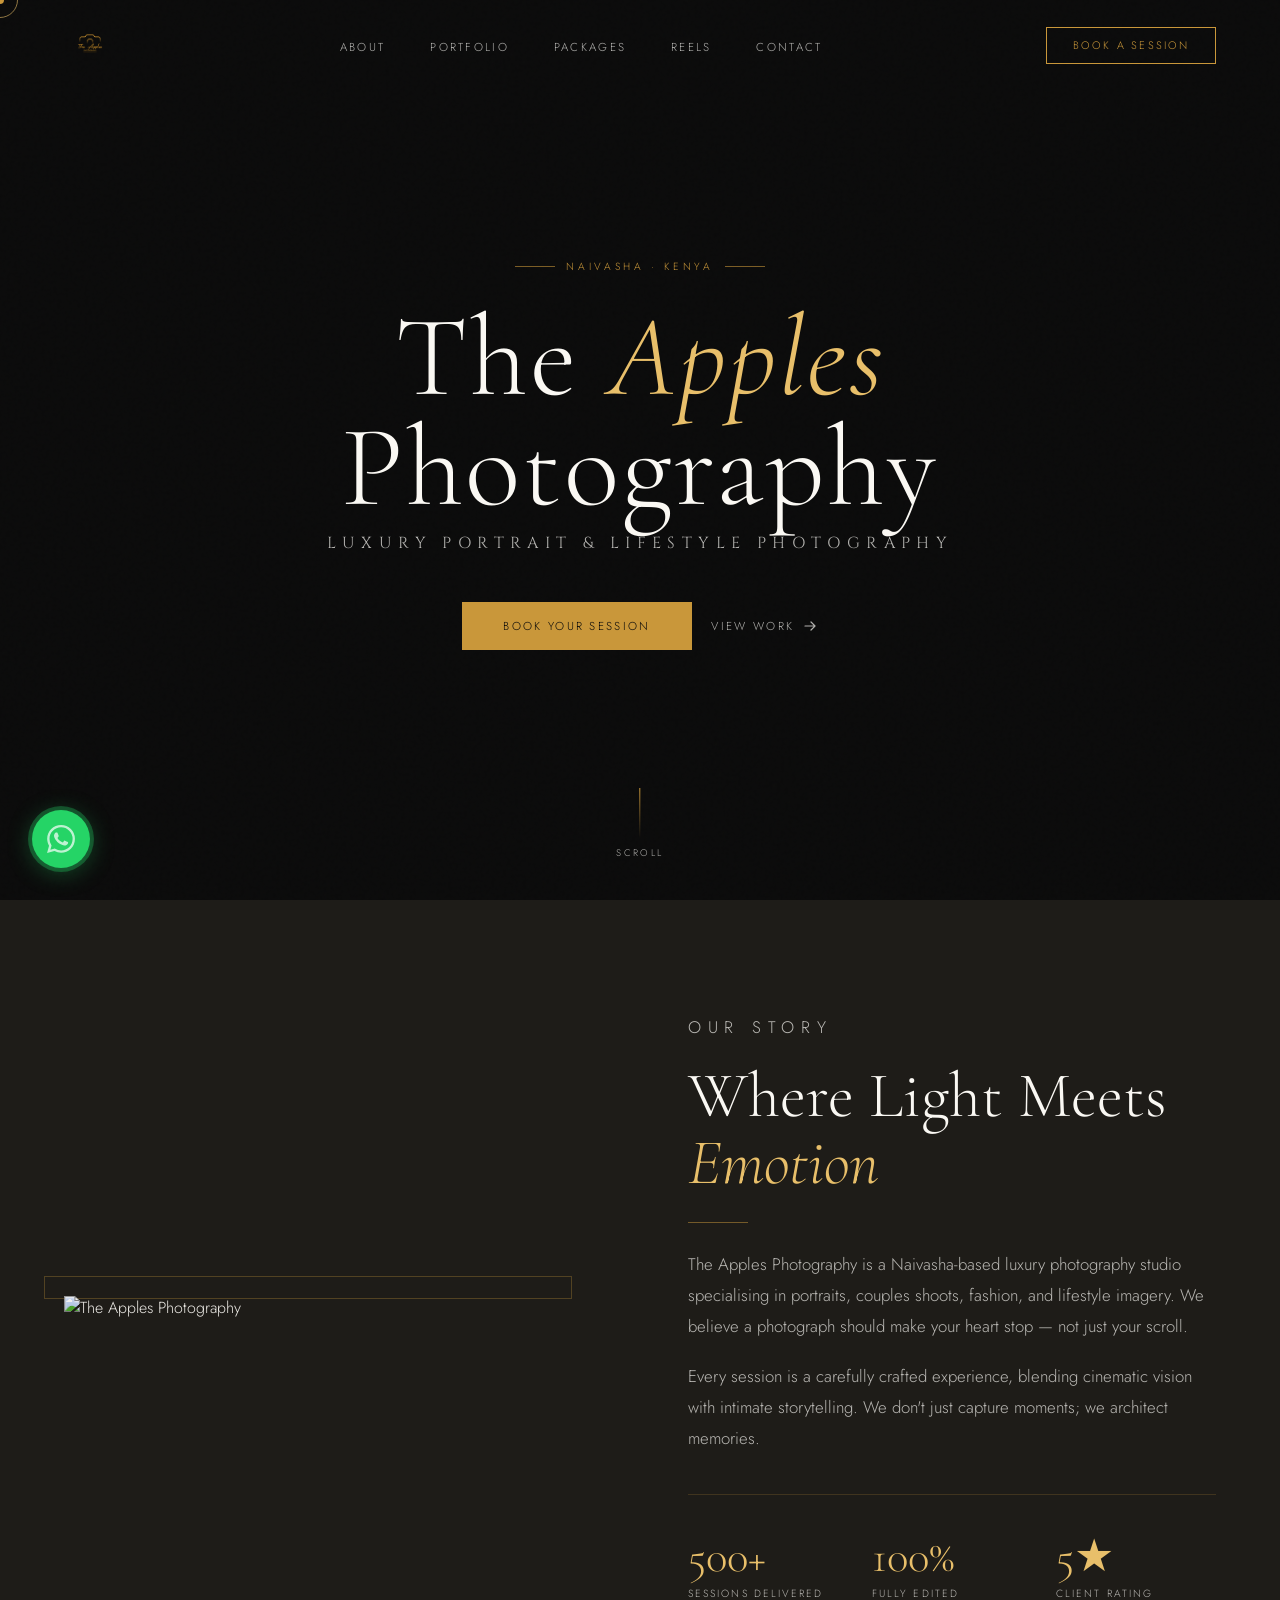
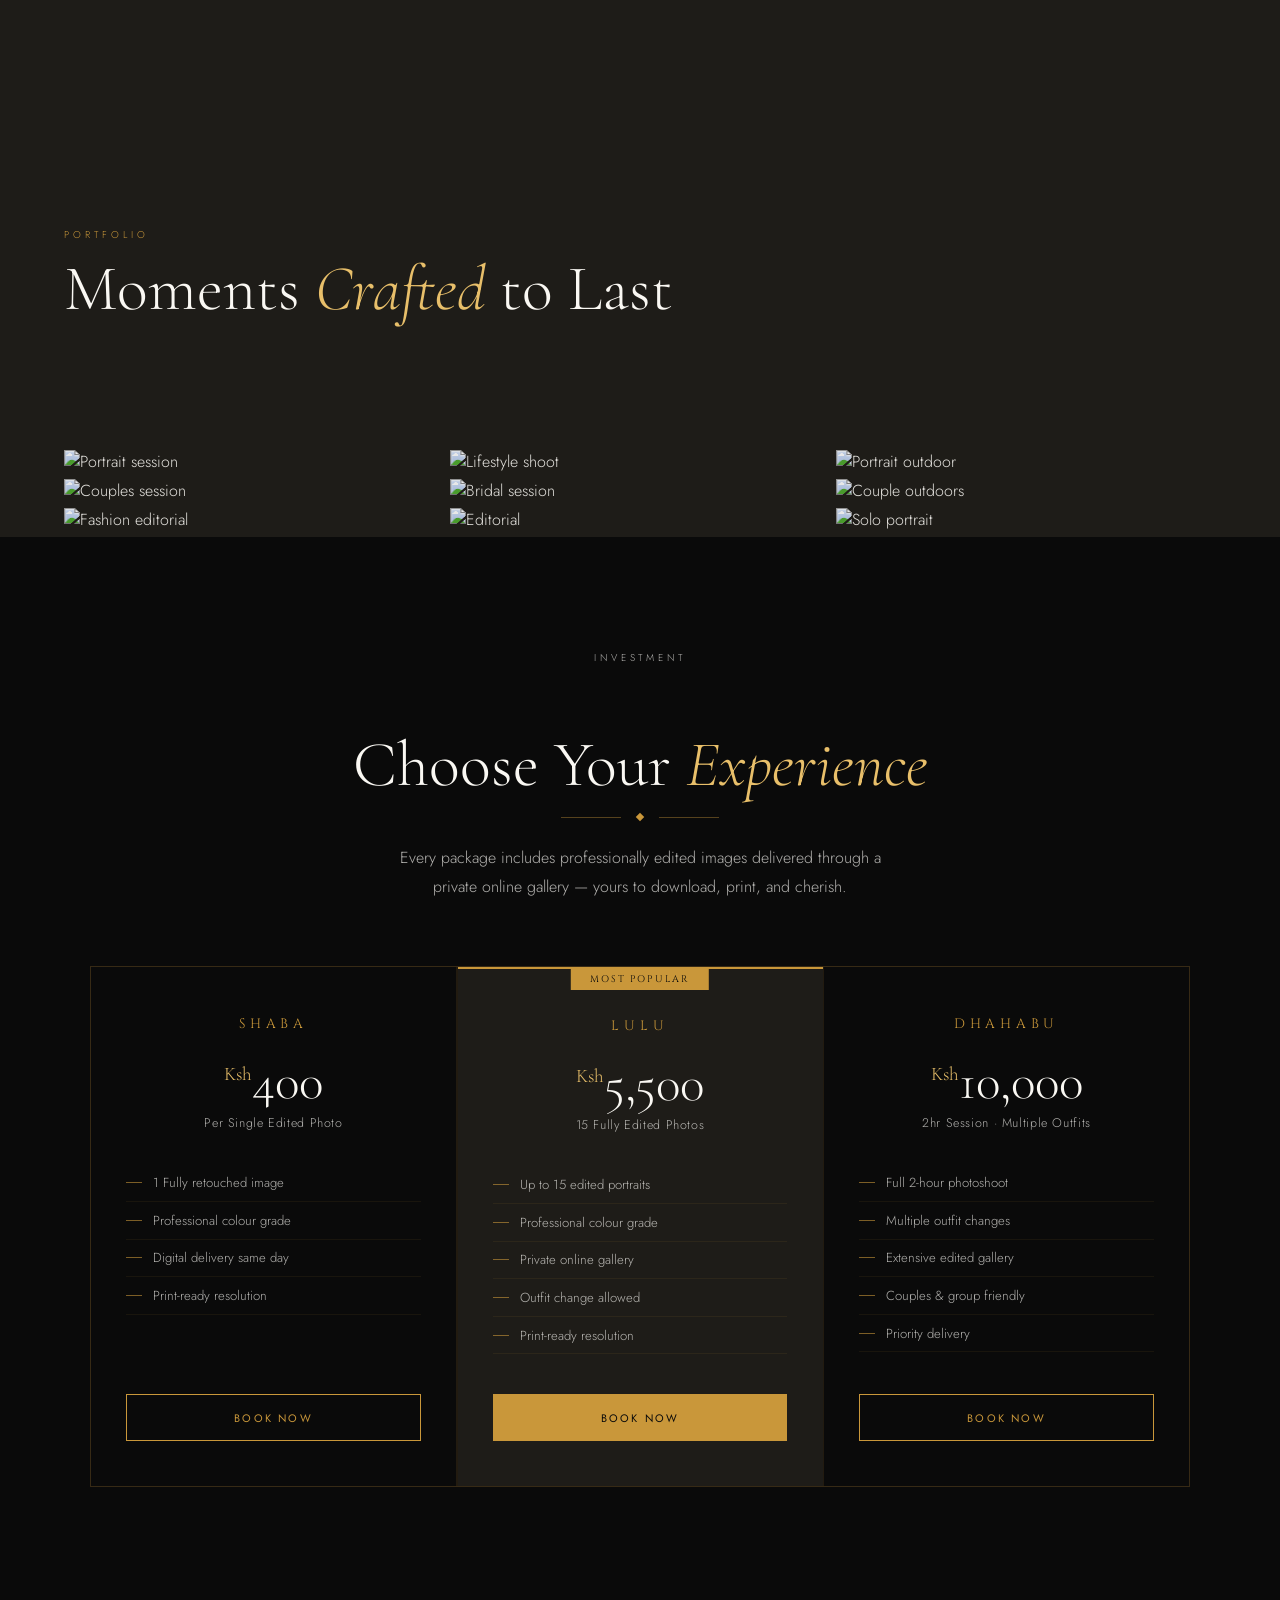
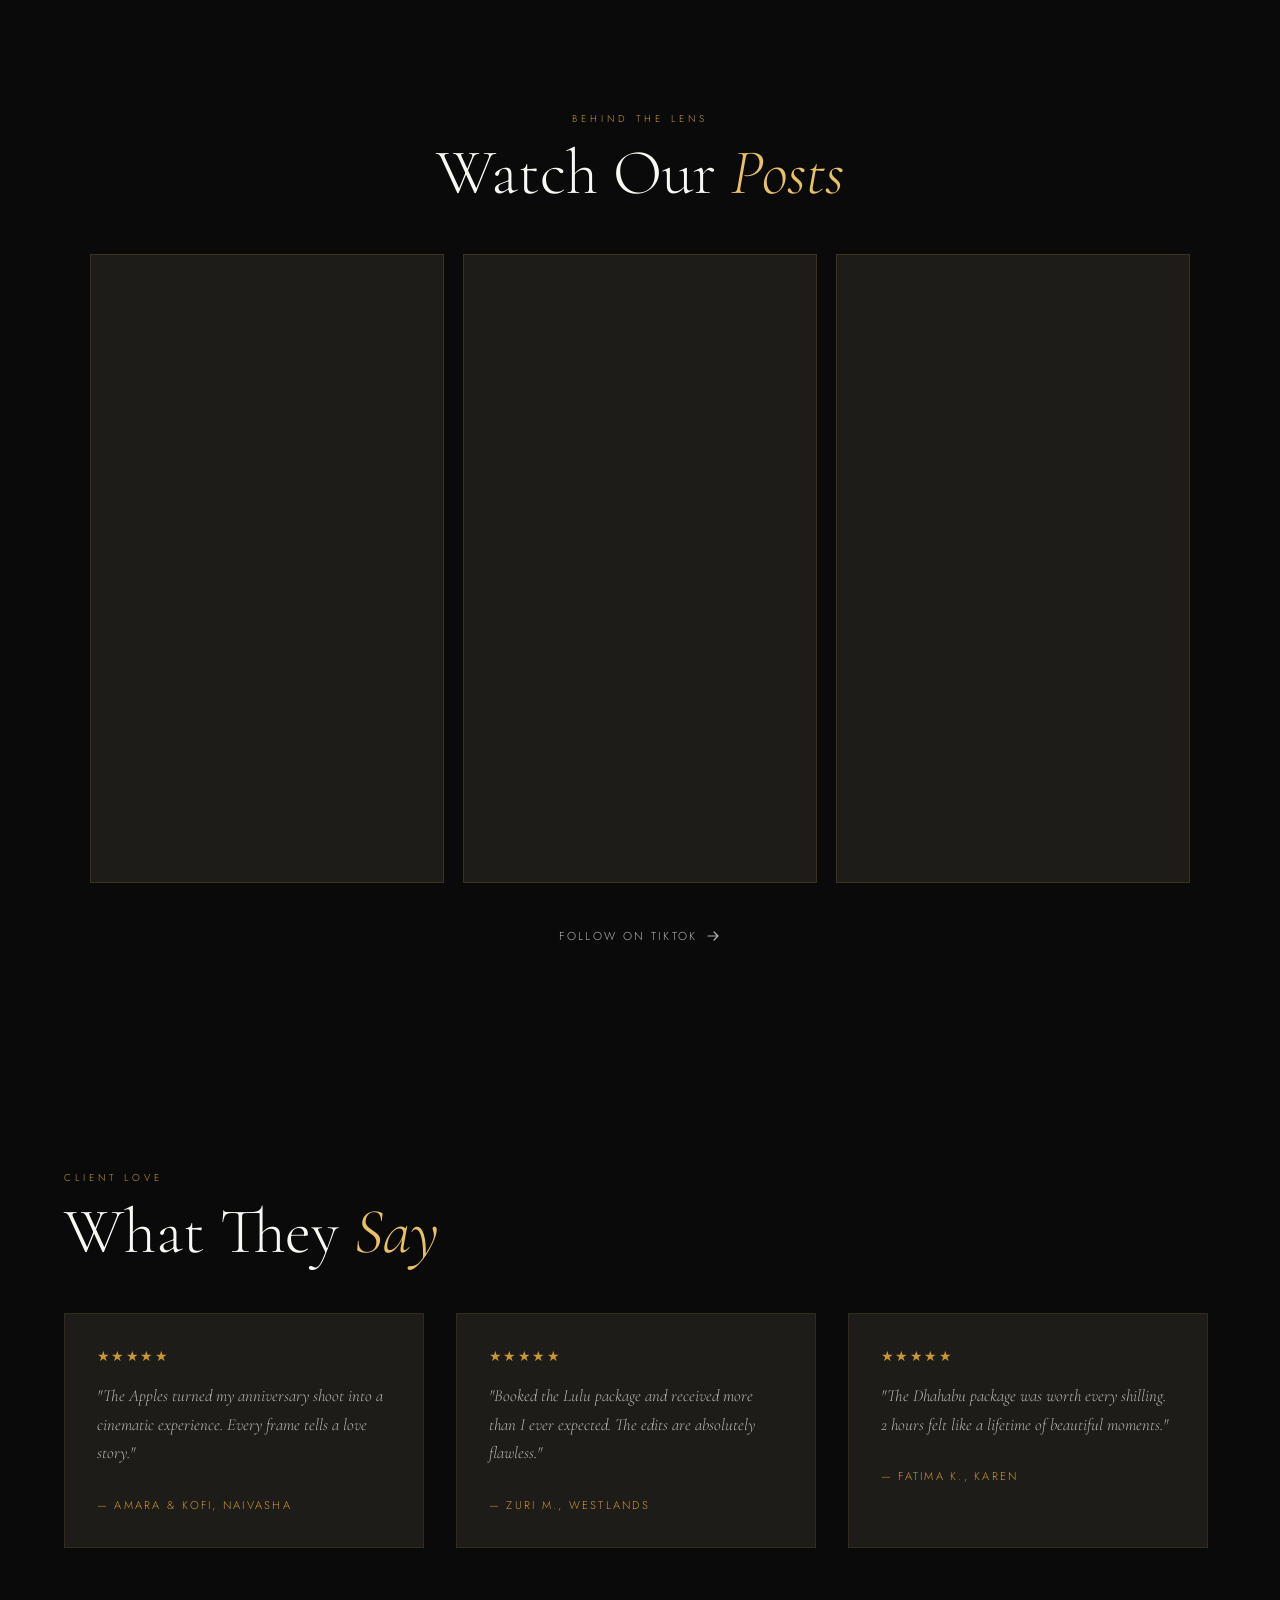
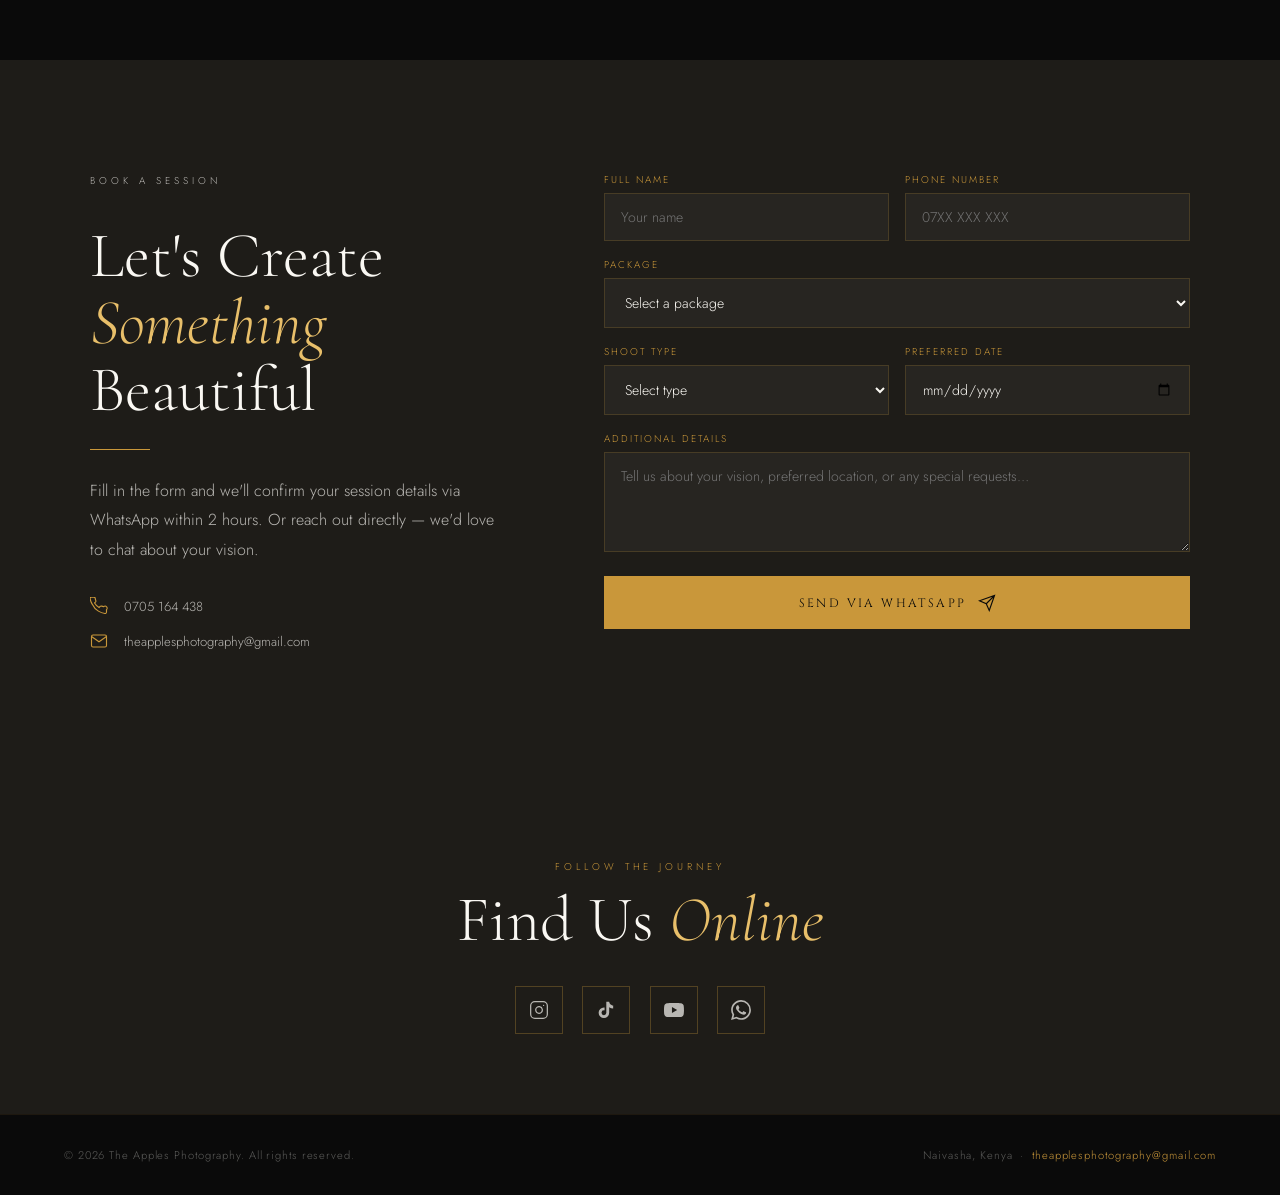
==== index.html @ 59e2ac15 "Initial commit – The Apples Photography website Single-page luxury photography site for The Apples P" ====
<!DOCTYPE html>
<html lang="en">
<head>
  <meta charset="UTF-8">
  <meta name="viewport" content="width=device-width, initial-scale=1.0">
  <title>The Apples Photography | Luxury Photography in Naivasha</title>
  <meta name="description" content="The Apples Photography – premium portrait, couples & fashion photography in Naivasha. Book your session today.">
  <link rel="preconnect" href="https://fonts.googleapis.com">
  <link rel="preconnect" href="https://fonts.gstatic.com" crossorigin>
  <link href="https://fonts.googleapis.com/css2?family=Cormorant+Garamond:ital,wght@0,300;0,400;0,600;1,300;1,400&family=Cinzel:wght@400;600&family=Jost:wght@200;300;400&display=swap" rel="stylesheet">
  <link rel="stylesheet" href="css/styles.css">
</head>
<body>

<!-- Custom Cursor -->
<div class="cursor" id="cursor"></div>
<div class="cursor-ring" id="cursorRing"></div>

<!-- Nav -->
<nav id="navbar">
  <a href="#hero" class="nav-logo">
    <img src="public/TRASNPARENT%20APPLE%20LOGO%20.png" alt="The Apples Photography" class="nav-logo-img">
  </a>
  <ul class="nav-links">
    <li><a href="#about">About</a></li>
    <li><a href="#portfolio">Portfolio</a></li>
    <li><a href="#pricing">Packages</a></li>
    <li><a href="#reels">Reels</a></li>
    <li><a href="#booking">Contact</a></li>
  </ul>
  <a href="#booking" class="nav-cta">Book a Session</a>
  <button class="nav-hamburger" id="navHamburger" aria-label="Open menu">
    <span></span><span></span><span></span>
  </button>
</nav>

<!-- Mobile Nav Overlay -->
<div class="mobile-nav" id="mobileNav">
  <button class="mobile-nav-close" id="mobileNavClose" aria-label="Close menu">&#x2715;</button>
  <ul>
    <li><a href="#about">About</a></li>
    <li><a href="#portfolio">Portfolio</a></li>
    <li><a href="#pricing">Packages</a></li>
    <li><a href="#reels">Reels</a></li>
    <li><a href="#booking">Contact</a></li>
  </ul>
  <a href="#booking" class="mobile-nav-cta">Book a Session</a>
</div>

<!-- Hero -->
<section id="hero">
  <div class="hero-bg"></div>
  <div class="hero-grain"></div>
  <div class="hero-content">
    <div class="hero-badge">Naivasha · Kenya</div>
    <h1 class="hero-title">
      The <em>Apples</em><br>Photography
    </h1>
    <p class="hero-sub">Luxury Portrait &amp; Lifestyle Photography</p>
    <div class="hero-actions">
      <a href="#booking" class="btn-primary">Book Your Session</a>
      <a href="#portfolio" class="btn-secondary">
        View Work
        <svg width="16" height="16" viewBox="0 0 16 16" fill="none">
          <path d="M3 8H13M9 4l4 4-4 4" stroke="currentColor" stroke-width="1.2" stroke-linecap="round" stroke-linejoin="round"/>
        </svg>
      </a>
    </div>
  </div>
  <div class="hero-scroll">
    <div class="hero-scroll-line"></div>
    <span>Scroll</span>
  </div>
</section>

<!-- About -->
<section id="about">
  <div class="about-visual reveal">
    <div class="about-img-frame"></div>
    <img src="https://images.unsplash.com/photo-1531746020798-e6953c6e8e04?w=800&q=85" alt="The Apples Photography" class="about-img">
  </div>
  <div class="about-text reveal reveal-delay-1">
    <p class="section-label">Our Story</p>
    <h2 class="section-title">Where Light Meets <em>Emotion</em></h2>
    <div class="divider"></div>
    <p>The Apples Photography is a Naivasha-based luxury photography studio specialising in portraits, couples shoots, fashion, and lifestyle imagery. We believe a photograph should make your heart stop — not just your scroll.</p>
    <p>Every session is a carefully crafted experience, blending cinematic vision with intimate storytelling. We don't just capture moments; we architect memories.</p>
    <div class="about-stats">
      <div>
        <span class="stat-num">500+</span>
        <span class="stat-label">Sessions Delivered</span>
      </div>
      <div>
        <span class="stat-num">100%</span>
        <span class="stat-label">Fully Edited</span>
      </div>
      <div>
        <span class="stat-num">5★</span>
        <span class="stat-label">Client Rating</span>
      </div>
    </div>
  </div>
</section>

<!-- Portfolio -->
<section id="portfolio">
  <div class="section-inner">
    <p class="section-label reveal">Portfolio</p>
    <h2 class="section-title reveal reveal-delay-1">Moments <em>Crafted</em> to Last</h2>
  </div>
  <div class="gallery-masonry">
    <div class="gallery-item reveal">
      <img src="https://images.unsplash.com/photo-1531746020798-e6953c6e8e04?w=600&q=80" alt="Portrait session">
      <div class="gallery-overlay"><span class="gallery-tag">Portrait</span></div>
    </div>
    <div class="gallery-item reveal reveal-delay-1">
      <img src="https://images.unsplash.com/photo-1519741497674-611481863552?w=600&q=80" alt="Couples session">
      <div class="gallery-overlay"><span class="gallery-tag">Couples</span></div>
    </div>
    <div class="gallery-item reveal reveal-delay-2">
      <img src="https://images.unsplash.com/photo-1509631179647-0177331693ae?w=600&q=80" alt="Fashion editorial">
      <div class="gallery-overlay"><span class="gallery-tag">Fashion</span></div>
    </div>
    <div class="gallery-item reveal reveal-delay-1">
      <img src="https://images.unsplash.com/photo-1488161628813-04466f872be2?w=600&q=80" alt="Lifestyle shoot">
      <div class="gallery-overlay"><span class="gallery-tag">Lifestyle</span></div>
    </div>
    <div class="gallery-item reveal reveal-delay-2">
      <img src="https://images.unsplash.com/photo-1622547748225-3fc4abd2cca0?w=600&q=80" alt="Bridal session">
      <div class="gallery-overlay"><span class="gallery-tag">Bridal</span></div>
    </div>
    <div class="gallery-item reveal">
      <img src="https://images.unsplash.com/photo-1469334031218-e382a71b716b?w=600&q=80" alt="Editorial">
      <div class="gallery-overlay"><span class="gallery-tag">Editorial</span></div>
    </div>
    <div class="gallery-item reveal reveal-delay-1">
      <img src="https://images.unsplash.com/photo-1524504388940-b1c1722653e1?w=600&q=80" alt="Portrait outdoor">
      <div class="gallery-overlay"><span class="gallery-tag">Outdoor</span></div>
    </div>
    <div class="gallery-item reveal reveal-delay-2">
      <img src="https://images.unsplash.com/photo-1520975941755-7b1b8a1c9e9e?w=600&q=80" alt="Couple outdoors">
      <div class="gallery-overlay"><span class="gallery-tag">Couples</span></div>
    </div>
    <div class="gallery-item reveal">
      <img src="https://images.unsplash.com/photo-1508214751196-bcfd4ca60f91?w=600&q=80" alt="Solo portrait">
      <div class="gallery-overlay"><span class="gallery-tag">Portrait</span></div>
    </div>
  </div>
</section>

<!-- Pricing -->
<section id="pricing">
  <p class="section-label reveal">Investment</p>
  <h2 class="section-title reveal reveal-delay-1">Choose Your <em>Experience</em></h2>
  <div class="ornament reveal reveal-delay-1" style="justify-content:center;max-width:200px;margin:1rem auto 1.5rem;">
    <div class="ornament-line"></div>
    <div class="ornament-diamond"></div>
    <div class="ornament-line"></div>
  </div>
  <p class="reveal reveal-delay-2">Every package includes professionally edited images delivered through a private online gallery — yours to download, print, and cherish.</p>

  <div class="packages-grid reveal reveal-delay-2">
    <!-- Shaba -->
    <div class="package-card">
      <p class="package-name">Shaba</p>
      <div class="package-price"><span class="package-currency">Ksh</span>400</div>
      <p class="package-desc">Per Single Edited Photo</p>
      <ul class="package-features">
        <li>1 Fully retouched image</li>
        <li>Professional colour grade</li>
        <li>Digital delivery same day</li>
        <li>Print-ready resolution</li>
      </ul>
      <button class="pkg-btn" onclick="bookPackage('Shaba','Ksh 400','Single Edited Photo')">Book Now</button>
    </div>
    <!-- Lulu — Featured -->
    <div class="package-card featured">
      <span class="package-tag">Most Popular</span>
      <p class="package-name">Lulu</p>
      <div class="package-price"><span class="package-currency">Ksh</span>5,500</div>
      <p class="package-desc">15 Fully Edited Photos</p>
      <ul class="package-features">
        <li>Up to 15 edited portraits</li>
        <li>Professional colour grade</li>
        <li>Private online gallery</li>
        <li>Outfit change allowed</li>
        <li>Print-ready resolution</li>
      </ul>
      <button class="pkg-btn" onclick="bookPackage('Lulu','Ksh 5,500','15 Fully Edited Photos')">Book Now</button>
    </div>
    <!-- Dhahabu -->
    <div class="package-card">
      <p class="package-name">Dhahabu</p>
      <div class="package-price"><span class="package-currency">Ksh</span>10,000</div>
      <p class="package-desc">2hr Session · Multiple Outfits</p>
      <ul class="package-features">
        <li>Full 2-hour photoshoot</li>
        <li>Multiple outfit changes</li>
        <li>Extensive edited gallery</li>
        <li>Couples &amp; group friendly</li>
        <li>Priority delivery</li>
      </ul>
      <button class="pkg-btn" onclick="bookPackage('Dhahabu','Ksh 10,000','2hr Session with Multiple Outfits')">Book Now</button>
    </div>
  </div>
</section>

<!-- Reels -->
<section id="reels">
  <p class="section-label reveal">Behind the Lens</p>
  <h2 class="section-title reveal reveal-delay-1">Watch Our <em>Posts</em></h2>
  <div class="reels-grid">
    <div class="reel-card reveal">
      <iframe
        class="reel-embed"
        src="https://www.tiktok.com/embed/v2/7470085297770908934"
        allowfullscreen
        scrolling="no"
        allow="encrypted-media; autoplay; clipboard-write"
        title="The Apples Photography TikTok post 1">
      </iframe>
    </div>
    <div class="reel-card reveal reveal-delay-1">
      <iframe
        class="reel-embed"
        src="https://www.tiktok.com/embed/v2/7559918968539041035"
        allowfullscreen
        scrolling="no"
        allow="encrypted-media; autoplay; clipboard-write"
        title="The Apples Photography TikTok post 2">
      </iframe>
    </div>
    <div class="reel-card reveal reveal-delay-2">
      <iframe
        class="reel-embed"
        src="https://www.tiktok.com/embed/v2/7595934901258472760"
        allowfullscreen
        scrolling="no"
        allow="encrypted-media; autoplay; clipboard-write"
        title="The Apples Photography TikTok post 3">
      </iframe>
    </div>
  </div>
  <div style="margin-top:2.5rem;">
    <a href="https://www.tiktok.com/@theapplesphotography" target="_blank" rel="noopener" class="btn-secondary">
      Follow on TikTok
      <svg width="16" height="16" viewBox="0 0 16 16" fill="none">
        <path d="M3 8H13M9 4l4 4-4 4" stroke="currentColor" stroke-width="1.2" stroke-linecap="round" stroke-linejoin="round"/>
      </svg>
    </a>
  </div>
</section>

<!-- Testimonials -->
<section id="testimonials">
  <p class="section-label reveal">Client Love</p>
  <h2 class="section-title reveal reveal-delay-1">What They <em>Say</em></h2>
  <div style="overflow:hidden;margin-top:0;">
    <div class="testimonials-track">
      <div class="testimonial-card">
        <div class="testimonial-stars">★★★★★</div>
        <p class="testimonial-text">"The Apples turned my anniversary shoot into a cinematic experience. Every frame tells a love story."</p>
        <span class="testimonial-name">— Amara &amp; Kofi, Naivasha</span>
      </div>
      <div class="testimonial-card">
        <div class="testimonial-stars">★★★★★</div>
        <p class="testimonial-text">"Booked the Lulu package and received more than I ever expected. The edits are absolutely flawless."</p>
        <span class="testimonial-name">— Zuri M., Westlands</span>
      </div>
      <div class="testimonial-card">
        <div class="testimonial-stars">★★★★★</div>
        <p class="testimonial-text">"The Dhahabu package was worth every shilling. 2 hours felt like a lifetime of beautiful moments."</p>
        <span class="testimonial-name">— Fatima K., Karen</span>
      </div>
      <div class="testimonial-card">
        <div class="testimonial-stars">★★★★★</div>
        <p class="testimonial-text">"I've worked with many photographers. None make you feel like a model the way The Apples team does."</p>
        <span class="testimonial-name">— Njeri W., Kilimani</span>
      </div>
      <div class="testimonial-card">
        <div class="testimonial-stars">★★★★★</div>
        <p class="testimonial-text">"My headshots went from LinkedIn-basic to magazine-cover worthy. Absolute professionals."</p>
        <span class="testimonial-name">— David O., CBD</span>
      </div>
      <!-- Duplicate for seamless infinite loop -->
      <div class="testimonial-card">
        <div class="testimonial-stars">★★★★★</div>
        <p class="testimonial-text">"The Apples turned my anniversary shoot into a cinematic experience. Every frame tells a love story."</p>
        <span class="testimonial-name">— Amara &amp; Kofi, Naivasha</span>
      </div>
      <div class="testimonial-card">
        <div class="testimonial-stars">★★★★★</div>
        <p class="testimonial-text">"Booked the Lulu package and received more than I ever expected. The edits are absolutely flawless."</p>
        <span class="testimonial-name">— Zuri M., Westlands</span>
      </div>
      <div class="testimonial-card">
        <div class="testimonial-stars">★★★★★</div>
        <p class="testimonial-text">"The Dhahabu package was worth every shilling. 2 hours felt like a lifetime of beautiful moments."</p>
        <span class="testimonial-name">— Fatima K., Karen</span>
      </div>
      <div class="testimonial-card">
        <div class="testimonial-stars">★★★★★</div>
        <p class="testimonial-text">"I've worked with many photographers. None make you feel like a model the way The Apples team does."</p>
        <span class="testimonial-name">— Njeri W., Kilimani</span>
      </div>
      <div class="testimonial-card">
        <div class="testimonial-stars">★★★★★</div>
        <p class="testimonial-text">"My headshots went from LinkedIn-basic to magazine-cover worthy. Absolute professionals."</p>
        <span class="testimonial-name">— David O., CBD</span>
      </div>
    </div>
  </div>
</section>

<!-- Booking -->
<section id="booking">
  <div class="booking-inner">
    <div class="booking-info">
      <p class="section-label reveal">Book a Session</p>
      <h2 class="section-title reveal reveal-delay-1">Let's Create <em>Something</em> Beautiful</h2>
      <div class="divider reveal reveal-delay-1"></div>
      <p class="reveal reveal-delay-2">Fill in the form and we'll confirm your session details via WhatsApp within 2 hours. Or reach out directly — we'd love to chat about your vision.</p>
      <div class="booking-contact-item reveal reveal-delay-2">
        <svg width="18" height="18" viewBox="0 0 24 24" fill="none" stroke="currentColor" stroke-width="1.5" style="color:var(--gold)"><path d="M22 16.92v3a2 2 0 01-2.18 2 19.79 19.79 0 01-8.63-3.07A19.5 19.5 0 013.07 9.8a19.79 19.79 0 01-3.07-8.63A2 2 0 012 .18h3a2 2 0 012 1.72c.127.96.361 1.903.7 2.81a2 2 0 01-.45 2.11L6.09 7.91a16 16 0 006 6l1.27-1.27a2 2 0 012.11-.45c.907.339 1.85.573 2.81.7A2 2 0 0122 16.92z"/></svg>
        <span>0705 164 438</span>
      </div>
      <div class="booking-contact-item reveal reveal-delay-2">
        <svg width="18" height="18" viewBox="0 0 24 24" fill="none" stroke="currentColor" stroke-width="1.5" style="color:var(--gold)"><path d="M4 4h16c1.1 0 2 .9 2 2v12c0 1.1-.9 2-2 2H4c-1.1 0-2-.9-2-2V6c0-1.1.9-2 2-2z"/><polyline points="22,6 12,13 2,6"/></svg>
        <span>theapplesphotography@gmail.com</span>
      </div>
    </div>
    <div class="booking-form reveal reveal-delay-2">
      <div class="form-row">
        <div class="form-group">
          <label for="name">Full Name</label>
          <input type="text" id="name" placeholder="Your name">
        </div>
        <div class="form-group">
          <label for="phone">Phone Number</label>
          <input type="tel" id="phone" placeholder="07XX XXX XXX">
        </div>
      </div>
      <div class="form-group">
        <label for="package">Package</label>
        <select id="package">
          <option value="">Select a package</option>
          <option value="Shaba – Ksh 400 (Single Photo)">Shaba – Ksh 400 (Single Photo)</option>
          <option value="Lulu – Ksh 5,500 (15 Photos)">Lulu – Ksh 5,500 (15 Photos)</option>
          <option value="Dhahabu – Ksh 10,000 (2hr Session)">Dhahabu – Ksh 10,000 (2hr Session)</option>
        </select>
      </div>
      <div class="form-row">
        <div class="form-group">
          <label for="shoot-type">Shoot Type</label>
          <select id="shoot-type">
            <option value="">Select type</option>
            <option value="Portrait / Solo">Portrait / Solo</option>
            <option value="Couples">Couples</option>
            <option value="Family">Family</option>
            <option value="Fashion / Editorial">Fashion / Editorial</option>
            <option value="Corporate / Headshots">Corporate / Headshots</option>
            <option value="Bridal / Pre-wedding">Bridal / Pre-wedding</option>
          </select>
        </div>
        <div class="form-group">
          <label for="date">Preferred Date</label>
          <input type="date" id="date">
        </div>
      </div>
      <div class="form-group">
        <label for="message">Additional Details</label>
        <textarea id="message" placeholder="Tell us about your vision, preferred location, or any special requests…"></textarea>
      </div>
      <button class="form-submit" onclick="sendToWhatsApp()">
        Send via WhatsApp
        <svg width="18" height="18" viewBox="0 0 24 24" fill="none" stroke="currentColor" stroke-width="1.5">
          <path d="M22 2L11 13M22 2l-7 20-4-9-9-4 20-7z"/>
        </svg>
      </button>
    </div>
  </div>
</section>

<!-- Social -->
<section id="social">
  <p class="section-label">Follow the Journey</p>
  <h2 class="section-title">Find Us <em>Online</em></h2>
  <ul class="social-links">
    <li>
      <a href="https://www.instagram.com/theapplesphotography" target="_blank" rel="noopener" title="Instagram" aria-label="Instagram">
        <svg width="20" height="20" viewBox="0 0 24 24" fill="none" stroke="currentColor" stroke-width="1.5" stroke-linecap="round" stroke-linejoin="round">
          <rect x="2" y="2" width="20" height="20" rx="5" ry="5"/>
          <path d="M16 11.37A4 4 0 1112.63 8 4 4 0 0116 11.37z"/>
          <line x1="17.5" y1="6.5" x2="17.51" y2="6.5"/>
        </svg>
      </a>
    </li>
    <li>
      <a href="https://www.tiktok.com/@theapplesphotography" target="_blank" rel="noopener" title="TikTok" aria-label="TikTok">
        <svg width="20" height="20" viewBox="0 0 24 24" fill="currentColor">
          <path d="M19.59 6.69a4.83 4.83 0 01-3.77-4.25V2h-3.45v13.67a2.89 2.89 0 01-2.88 2.5 2.89 2.89 0 01-2.89-2.89 2.89 2.89 0 012.89-2.89c.28 0 .54.04.79.1V9.01a6.27 6.27 0 00-.79-.05 6.34 6.34 0 00-6.34 6.34 6.34 6.34 0 006.34 6.34 6.34 6.34 0 006.33-6.34V8.69a8.18 8.18 0 004.78 1.52V6.73a4.85 4.85 0 01-1.01-.04z"/>
        </svg>
      </a>
    </li>
    <li>
      <a href="https://www.youtube.com/@theapplesphotographyfilms9664" target="_blank" rel="noopener" title="YouTube" aria-label="YouTube">
        <svg width="20" height="20" viewBox="0 0 24 24" fill="currentColor">
          <path d="M23.498 6.186a3.016 3.016 0 00-2.122-2.136C19.505 3.545 12 3.545 12 3.545s-7.505 0-9.377.505A3.017 3.017 0 00.502 6.186C0 8.07 0 12 0 12s0 3.93.502 5.814a3.016 3.016 0 002.122 2.136c1.871.505 9.376.505 9.376.505s7.505 0 9.377-.505a3.015 3.015 0 002.122-2.136C24 15.93 24 12 24 12s0-3.93-.502-5.814zM9.545 15.568V8.432L15.818 12l-6.273 3.568z"/>
        </svg>
      </a>
    </li>
    <li>
      <a href="https://wa.me/254705164438" target="_blank" rel="noopener" title="WhatsApp" aria-label="WhatsApp">
        <svg width="20" height="20" viewBox="0 0 24 24" fill="currentColor">
          <path d="M17.472 14.382c-.297-.149-1.758-.867-2.03-.967-.273-.099-.471-.148-.67.15-.197.297-.767.966-.94 1.164-.173.199-.347.223-.644.075-.297-.15-1.255-.463-2.39-1.475-.883-.788-1.48-1.761-1.653-2.059-.173-.297-.018-.458.13-.606.134-.133.298-.347.446-.52.149-.174.198-.298.298-.497.099-.198.05-.371-.025-.52-.075-.149-.669-1.612-.916-2.207-.242-.579-.487-.5-.669-.51-.173-.008-.371-.01-.57-.01-.198 0-.52.074-.792.372-.272.297-1.04 1.016-1.04 2.479 0 1.462 1.065 2.875 1.213 3.074.149.198 2.096 3.2 5.077 4.487.709.306 1.262.489 1.694.625.712.227 1.36.195 1.871.118.571-.085 1.758-.719 2.006-1.413.248-.694.248-1.289.173-1.413-.074-.124-.272-.198-.57-.347m-5.421 7.403h-.004a9.87 9.87 0 01-5.031-1.378l-.361-.214-3.741.982.998-3.648-.235-.374a9.86 9.86 0 01-1.51-5.26c.001-5.45 4.436-9.884 9.888-9.884 2.64 0 5.122 1.03 6.988 2.898a9.825 9.825 0 012.893 6.994c-.003 5.45-4.437 9.884-9.885 9.884m8.413-18.297A11.815 11.815 0 0012.05 0C5.495 0 .16 5.335.157 11.892c0 2.096.547 4.142 1.588 5.945L.057 24l6.305-1.654a11.882 11.882 0 005.683 1.448h.005c6.554 0 11.89-5.335 11.893-11.893a11.821 11.821 0 00-3.48-8.413z"/>
        </svg>
      </a>
    </li>
  </ul>
</section>

<footer>
  <span>© 2026 The Apples Photography. All rights reserved.</span>
  <span>Naivasha, Kenya &nbsp;·&nbsp; <a href="mailto:theapplesphotography@gmail.com">theapplesphotography@gmail.com</a></span>
</footer>

<!-- WhatsApp Sticky -->
<div class="wa-sticky">
  <span class="wa-tooltip">Chat with us now</span>
  <a href="https://wa.me/254705164438?text=Hi%20The%20Apples%20Photography!%20I'm%20interested%20in%20booking%20a%20session." target="_blank" rel="noopener" class="wa-bubble" aria-label="Chat on WhatsApp">
    <div class="wa-pulse"></div>
    <svg viewBox="0 0 24 24" xmlns="http://www.w3.org/2000/svg">
      <path d="M17.472 14.382c-.297-.149-1.758-.867-2.03-.967-.273-.099-.471-.148-.67.15-.197.297-.767.966-.94 1.164-.173.199-.347.223-.644.075-.297-.15-1.255-.463-2.39-1.475-.883-.788-1.48-1.761-1.653-2.059-.173-.297-.018-.458.13-.606.134-.133.298-.347.446-.52.149-.174.198-.298.298-.497.099-.198.05-.371-.025-.52-.075-.149-.669-1.612-.916-2.207-.242-.579-.487-.5-.669-.51-.173-.008-.371-.01-.57-.01-.198 0-.52.074-.792.372-.272.297-1.04 1.016-1.04 2.479 0 1.462 1.065 2.875 1.213 3.074.149.198 2.096 3.2 5.077 4.487.709.306 1.262.489 1.694.625.712.227 1.36.195 1.871.118.571-.085 1.758-.719 2.006-1.413.248-.694.248-1.289.173-1.413-.074-.124-.272-.198-.57-.347m-5.421 7.403h-.004a9.87 9.87 0 01-5.031-1.378l-.361-.214-3.741.982.998-3.648-.235-.374a9.86 9.86 0 01-1.51-5.26c.001-5.45 4.436-9.884 9.888-9.884 2.64 0 5.122 1.03 6.988 2.898a9.825 9.825 0 012.893 6.994c-.003 5.45-4.437 9.884-9.885 9.884m8.413-18.297A11.815 11.815 0 0012.05 0C5.495 0 .16 5.335.157 11.892c0 2.096.547 4.142 1.588 5.945L.057 24l6.305-1.654a11.882 11.882 0 005.683 1.448h.005c6.554 0 11.89-5.335 11.893-11.893a11.821 11.821 0 00-3.48-8.413z"/>
    </svg>
  </a>
</div>

<script src="js/main.js"></script>
</body>
</html>
---- css/styles.css ----
:root {
  --gold: #C9973A;
  --gold-light: #E8BF6A;
  --gold-pale: #F5E6C8;
  --gold-deep: #8B6320;
  --black: #0A0A0A;
  --black-mid: #141414;
  --black-soft: #1E1C18;
  --white: #FAF8F3;
  --white-dim: rgba(250,248,243,0.7);
  --white-ghost: rgba(250,248,243,0.12);
  --font-display: 'Cinzel', serif;
  --font-serif: 'Cormorant Garamond', serif;
  --font-body: 'Jost', sans-serif;
}

*, *::before, *::after { box-sizing: border-box; margin: 0; padding: 0; }
html { scroll-behavior: smooth; }

body {
  background: var(--black);
  color: var(--white);
  font-family: var(--font-body);
  font-weight: 300;
  overflow-x: hidden;
  cursor: none;
}

/* ── Custom Cursor ── */
.cursor {
  position: fixed;
  width: 8px; height: 8px;
  background: var(--gold);
  border-radius: 50%;
  pointer-events: none;
  z-index: 9999;
  transform: translate(-50%, -50%);
  transition: transform 0.1s ease;
}
.cursor-ring {
  position: fixed;
  width: 36px; height: 36px;
  border: 1px solid var(--gold-light);
  border-radius: 50%;
  pointer-events: none;
  z-index: 9998;
  transform: translate(-50%, -50%);
  transition: all 0.18s ease;
  opacity: 0.6;
}
body:hover .cursor { opacity: 1; }

/* ── Nav ── */
nav {
  position: fixed; top: 0; left: 0; right: 0;
  z-index: 1000;
  padding: 1.2rem 4rem;
  display: flex;
  align-items: center;
  justify-content: space-between;
  transition: background 0.4s ease, padding 0.4s ease;
}
nav.scrolled {
  background: rgba(10,10,10,0.94);
  backdrop-filter: blur(16px);
  padding: 0.7rem 4rem;
  border-bottom: 1px solid rgba(201,151,58,0.15);
}
.nav-logo { display: flex; align-items: center; text-decoration: none; }
.nav-logo-img {
  height: 52px;
  width: auto;
  object-fit: contain;
  transition: height 0.4s ease, opacity 0.3s;
}
nav.scrolled .nav-logo-img { height: 40px; }
.nav-logo-img:hover { opacity: 0.85; }

.nav-links { display: flex; gap: 2.8rem; list-style: none; }
.nav-links a {
  font-family: var(--font-body);
  font-weight: 300;
  font-size: 0.72rem;
  letter-spacing: 0.2em;
  text-transform: uppercase;
  color: var(--white-dim);
  text-decoration: none;
  transition: color 0.3s;
}
.nav-links a:hover { color: var(--gold-light); }

.nav-cta {
  background: transparent;
  border: 1px solid var(--gold);
  color: var(--gold);
  font-family: var(--font-body);
  font-size: 0.68rem;
  letter-spacing: 0.2em;
  text-transform: uppercase;
  padding: 0.6rem 1.6rem;
  cursor: none;
  transition: all 0.3s ease;
  text-decoration: none;
}
.nav-cta:hover { background: var(--gold); color: var(--black); }

/* Hamburger */
.nav-hamburger {
  display: none;
  flex-direction: column;
  justify-content: center;
  gap: 6px;
  background: none;
  border: none;
  cursor: none;
  padding: 4px;
  z-index: 1001;
}
.nav-hamburger span {
  display: block;
  width: 26px;
  height: 1.5px;
  background: var(--gold);
  transition: all 0.3s ease;
}

/* ── Mobile Nav Overlay ── */
.mobile-nav {
  position: fixed;
  inset: 0;
  background: rgba(10,10,10,0.98);
  backdrop-filter: blur(24px);
  z-index: 999;
  display: flex;
  flex-direction: column;
  align-items: center;
  justify-content: center;
  gap: 2.5rem;
  opacity: 0;
  pointer-events: none;
  transition: opacity 0.35s ease;
}
.mobile-nav.open { opacity: 1; pointer-events: all; }

.mobile-nav-close {
  position: absolute;
  top: 1.8rem;
  right: 2rem;
  background: none;
  border: none;
  color: var(--white-dim);
  font-size: 1.6rem;
  line-height: 1;
  cursor: none;
  transition: color 0.3s;
}
.mobile-nav-close:hover { color: var(--gold); }

.mobile-nav ul {
  list-style: none;
  display: flex;
  flex-direction: column;
  align-items: center;
  gap: 2rem;
}
.mobile-nav ul a {
  font-family: var(--font-display);
  font-size: 1rem;
  letter-spacing: 0.35em;
  text-transform: uppercase;
  color: var(--white-dim);
  text-decoration: none;
  transition: color 0.3s;
}
.mobile-nav ul a:hover { color: var(--gold-light); }

.mobile-nav .mobile-nav-cta {
  font-family: var(--font-body);
  font-size: 0.75rem;
  letter-spacing: 0.2em;
  text-transform: uppercase;
  color: var(--black);
  background: var(--gold);
  padding: 0.9rem 2.4rem;
  text-decoration: none;
  border: none;
  transition: background 0.3s;
  margin-top: 0.5rem;
}
.mobile-nav .mobile-nav-cta:hover { background: var(--gold-light); }

/* ── Hero ── */
#hero {
  height: 100vh;
  position: relative;
  display: flex;
  align-items: center;
  justify-content: center;
  overflow: hidden;
}
.hero-bg {
  position: absolute; inset: 0;
  background:
    linear-gradient(160deg, rgba(10,10,10,0.7) 0%, rgba(10,10,10,0.3) 50%, rgba(10,10,10,0.85) 100%),
    url('https://images.unsplash.com/photo-1531746020798-e6953c6e8e04?w=1600&q=80') center/cover no-repeat;
  transform: scale(1.05);
  animation: heroZoom 12s ease-in-out infinite alternate;
}
@keyframes heroZoom {
  from { transform: scale(1.05); }
  to   { transform: scale(1.0); }
}
.hero-grain {
  position: absolute; inset: 0;
  background-image: url("data:image/svg+xml,%3Csvg viewBox='0 0 256 256' xmlns='http://www.w3.org/2000/svg'%3E%3Cfilter id='noise'%3E%3CfeTurbulence type='fractalNoise' baseFrequency='0.9' numOctaves='4' stitchTiles='stitch'/%3E%3C/filter%3E%3Crect width='100%25' height='100%25' filter='url(%23noise)' opacity='0.04'/%3E%3C/svg%3E");
  pointer-events: none;
  opacity: 0.4;
}
.hero-content {
  position: relative;
  text-align: center;
  z-index: 1;
  padding: 0 1.5rem;
  animation: heroFadeUp 1.4s cubic-bezier(0.16,1,0.3,1) forwards;
  opacity: 0;
  transform: translateY(30px);
}
@keyframes heroFadeUp {
  to { opacity: 1; transform: translateY(0); }
}
.hero-badge {
  display: inline-flex;
  align-items: center;
  gap: 0.7rem;
  font-family: var(--font-body);
  font-size: 0.65rem;
  letter-spacing: 0.35em;
  text-transform: uppercase;
  color: var(--gold);
  margin-bottom: 1.8rem;
}
.hero-badge::before, .hero-badge::after {
  content: '';
  display: block;
  width: 40px; height: 1px;
  background: var(--gold);
  opacity: 0.6;
}
.hero-title {
  font-family: var(--font-serif);
  font-size: clamp(3rem, 9vw, 8rem);
  font-weight: 300;
  line-height: 0.95;
  letter-spacing: 0.02em;
  margin-bottom: 0.6rem;
  color: var(--white);
}
.hero-title em { font-style: italic; color: var(--gold-light); }
.hero-sub {
  font-family: var(--font-display);
  font-size: clamp(0.6rem, 1.5vw, 1rem);
  letter-spacing: 0.4em;
  text-transform: uppercase;
  color: var(--white-dim);
  margin-bottom: 3rem;
}
.hero-actions {
  display: flex;
  flex-wrap: wrap;
  gap: 1.2rem;
  justify-content: center;
  align-items: center;
}
.btn-primary {
  background: var(--gold);
  color: var(--black);
  font-family: var(--font-body);
  font-size: 0.72rem;
  letter-spacing: 0.2em;
  text-transform: uppercase;
  padding: 1rem 2.6rem;
  border: none;
  cursor: none;
  text-decoration: none;
  display: inline-block;
  transition: all 0.3s ease;
  position: relative;
  overflow: hidden;
}
.btn-primary::after {
  content: '';
  position: absolute; inset: 0;
  background: rgba(255,255,255,0.15);
  transform: translateX(-101%);
  transition: transform 0.35s ease;
}
.btn-primary:hover::after { transform: translateX(0); }

.btn-secondary {
  font-family: var(--font-body);
  font-size: 0.72rem;
  letter-spacing: 0.2em;
  text-transform: uppercase;
  color: var(--white-dim);
  text-decoration: none;
  display: inline-flex;
  align-items: center;
  gap: 0.5rem;
  transition: color 0.3s;
}
.btn-secondary:hover { color: var(--gold-light); }
.btn-secondary svg { transition: transform 0.3s; }
.btn-secondary:hover svg { transform: translateX(4px); }

.hero-scroll {
  position: absolute;
  bottom: 2.5rem; left: 50%;
  transform: translateX(-50%);
  display: flex;
  flex-direction: column;
  align-items: center;
  gap: 0.5rem;
  color: var(--white-dim);
  font-size: 0.6rem;
  letter-spacing: 0.25em;
  text-transform: uppercase;
}
.hero-scroll-line {
  width: 1px; height: 50px;
  background: linear-gradient(to bottom, var(--gold), transparent);
  animation: scrollPulse 2s ease-in-out infinite;
}
@keyframes scrollPulse {
  0%, 100% { opacity: 0.4; transform: scaleY(1); }
  50%       { opacity: 1;   transform: scaleY(1.15); }
}

/* ── Section base ── */
section { padding: 7rem 4rem; }
.section-label {
  font-family: var(--font-body);
  font-size: 0.62rem;
  letter-spacing: 0.4em;
  text-transform: uppercase;
  color: var(--gold);
  margin-bottom: 0.8rem;
}
.section-title {
  font-family: var(--font-serif);
  font-size: clamp(2.2rem, 5vw, 4.5rem);
  font-weight: 300;
  line-height: 1.05;
}
.section-title em { font-style: italic; color: var(--gold-light); }
.divider {
  width: 60px; height: 1px;
  background: var(--gold);
  margin: 1.6rem 0;
  opacity: 0.5;
}

/* ── About ── */
#about {
  display: grid;
  grid-template-columns: 1fr 1fr;
  gap: 6rem;
  align-items: center;
  background: var(--black-soft);
}
.about-visual { position: relative; }
.about-img {
  width: 100%;
  aspect-ratio: 3/4;
  object-fit: cover;
  filter: brightness(0.9) contrast(1.1);
}
.about-img-frame {
  position: absolute;
  top: -20px; left: -20px;
  right: 20px; bottom: 20px;
  border: 1px solid rgba(201,151,58,0.3);
  pointer-events: none;
}
.about-text p {
  font-size: 1.05rem;
  line-height: 1.85;
  color: var(--white-dim);
  margin-bottom: 1.2rem;
}
.about-stats {
  display: grid;
  grid-template-columns: repeat(3, 1fr);
  gap: 1.5rem;
  margin-top: 2.5rem;
  padding-top: 2.5rem;
  border-top: 1px solid rgba(201,151,58,0.2);
}
.stat-num {
  font-family: var(--font-serif);
  font-size: 2.8rem;
  font-weight: 300;
  color: var(--gold-light);
  display: block;
  line-height: 1;
}
.stat-label {
  font-size: 0.65rem;
  letter-spacing: 0.2em;
  text-transform: uppercase;
  color: var(--white-dim);
  margin-top: 0.3rem;
}

/* ── Pricing ── */
#pricing { background: var(--black); text-align: center; }
#pricing .section-title { margin-bottom: 0.5rem; }
#pricing > p {
  color: var(--white-dim);
  max-width: 520px;
  margin: 0 auto 4rem;
  line-height: 1.8;
}
.packages-grid {
  display: grid;
  grid-template-columns: repeat(3, 1fr);
  gap: 1.5px;
  max-width: 1100px;
  margin: 0 auto;
  background: rgba(201,151,58,0.12);
  border: 1px solid rgba(201,151,58,0.12);
}
.package-card {
  background: var(--black);
  padding: 3rem 2.2rem 2.8rem;
  position: relative;
  transition: background 0.3s;
  display: flex;
  flex-direction: column;
}
.package-card:hover { background: var(--black-soft); }
.package-card.featured {
  background: var(--black-soft);
  border-top: 2px solid var(--gold);
}
.package-tag {
  position: absolute;
  top: -1px; left: 50%; transform: translateX(-50%);
  background: var(--gold);
  color: var(--black);
  font-size: 0.6rem;
  letter-spacing: 0.2em;
  text-transform: uppercase;
  padding: 0.3rem 1.2rem;
  font-family: var(--font-display);
  white-space: nowrap;
}
.package-name {
  font-family: var(--font-display);
  font-size: 0.85rem;
  letter-spacing: 0.35em;
  text-transform: uppercase;
  color: var(--gold);
  margin-bottom: 1.5rem;
}
.package-price {
  font-family: var(--font-serif);
  font-size: 3.2rem;
  font-weight: 300;
  color: var(--white);
  line-height: 1;
  margin-bottom: 0.4rem;
}
.package-currency {
  font-size: 1.2rem;
  vertical-align: super;
  color: var(--gold-light);
}
.package-desc {
  font-size: 0.78rem;
  color: var(--white-dim);
  letter-spacing: 0.05em;
  margin-bottom: 2rem;
}
.package-features {
  list-style: none;
  margin-bottom: 2.5rem;
  flex: 1;
}
.package-features li {
  font-size: 0.82rem;
  color: var(--white-dim);
  padding: 0.55rem 0;
  border-bottom: 1px solid rgba(201,151,58,0.08);
  display: flex;
  align-items: center;
  gap: 0.7rem;
}
.package-features li::before {
  content: '';
  width: 16px; height: 1px;
  background: var(--gold);
  flex-shrink: 0;
  opacity: 0.6;
}
.pkg-btn {
  display: block;
  width: 100%;
  text-align: center;
  padding: 0.9rem;
  font-family: var(--font-body);
  font-size: 0.68rem;
  letter-spacing: 0.2em;
  text-transform: uppercase;
  text-decoration: none;
  border: 1px solid var(--gold);
  color: var(--gold);
  background: transparent;
  transition: all 0.3s;
  cursor: none;
}
.package-card.featured .pkg-btn,
.pkg-btn:hover {
  background: var(--gold);
  color: var(--black);
}

/* ── Portfolio ── */
#portfolio { background: var(--black-soft); padding-bottom: 0; }
#portfolio .section-inner { padding-bottom: 5rem; }
.gallery-masonry { columns: 3; column-gap: 6px; margin-top: 3rem; }
.gallery-item {
  break-inside: avoid;
  margin-bottom: 6px;
  overflow: hidden;
  position: relative;
  cursor: none;
}
.gallery-item img {
  width: 100%;
  display: block;
  filter: brightness(0.88) contrast(1.08);
  transition: transform 0.7s cubic-bezier(0.25,0.46,0.45,0.94), filter 0.4s;
}
.gallery-item:hover img { transform: scale(1.04); filter: brightness(1) contrast(1.05); }
.gallery-overlay {
  position: absolute; inset: 0;
  background: linear-gradient(to top, rgba(10,10,10,0.7) 0%, transparent 50%);
  opacity: 0;
  transition: opacity 0.4s;
  display: flex;
  align-items: flex-end;
  padding: 1.2rem;
}
.gallery-item:hover .gallery-overlay { opacity: 1; }
.gallery-tag {
  font-size: 0.6rem;
  letter-spacing: 0.2em;
  text-transform: uppercase;
  color: var(--gold-light);
}

/* ── Reels / TikTok Embeds ── */
#reels { background: var(--black); text-align: center; }
.reels-grid {
  display: grid;
  grid-template-columns: repeat(3, 1fr);
  gap: 1.2rem;
  max-width: 1100px;
  margin: 3rem auto 0;
}
.reel-card {
  position: relative;
  overflow: hidden;
  background: var(--black-soft);
  border: 1px solid rgba(201,151,58,0.18);
  aspect-ratio: 9/16;
  transition: border-color 0.3s;
}
.reel-card:hover { border-color: var(--gold); }
.reel-embed {
  position: absolute;
  inset: 0;
  width: 100%;
  height: 100%;
  border: none;
  display: block;
}

/* ── Booking Form ── */
#booking { background: var(--black-soft); }
.booking-inner {
  display: grid;
  grid-template-columns: 1fr 1.4fr;
  gap: 6rem;
  align-items: start;
  max-width: 1100px;
  margin: 0 auto;
}
.booking-info h2 { margin-bottom: 1.2rem; }
.booking-info p { color: var(--white-dim); line-height: 1.85; margin-bottom: 2rem; }
.booking-contact-item {
  display: flex;
  align-items: center;
  gap: 1rem;
  margin-bottom: 1rem;
  font-size: 0.82rem;
  color: var(--white-dim);
}
.booking-contact-item svg { color: var(--gold); flex-shrink: 0; }
.booking-form { display: flex; flex-direction: column; gap: 1rem; }
.form-row { display: grid; grid-template-columns: 1fr 1fr; gap: 1rem; }
.form-group { display: flex; flex-direction: column; gap: 0.4rem; }
.form-group label {
  font-size: 0.62rem;
  letter-spacing: 0.2em;
  text-transform: uppercase;
  color: var(--gold);
}
.form-group input,
.form-group select,
.form-group textarea {
  background: rgba(255,255,255,0.04);
  border: 1px solid rgba(201,151,58,0.2);
  color: var(--white);
  font-family: var(--font-body);
  font-size: 0.88rem;
  font-weight: 300;
  padding: 0.8rem 1rem;
  outline: none;
  transition: border-color 0.3s, background 0.3s;
  width: 100%;
}
.form-group input:focus,
.form-group select:focus,
.form-group textarea:focus {
  border-color: var(--gold);
  background: rgba(201,151,58,0.05);
}
.form-group select option { background: var(--black-soft); }
.form-group textarea { resize: vertical; min-height: 100px; }
.form-submit {
  background: var(--gold);
  color: var(--black);
  border: none;
  font-family: var(--font-display);
  font-size: 0.75rem;
  letter-spacing: 0.2em;
  text-transform: uppercase;
  padding: 1.1rem 2rem;
  cursor: none;
  margin-top: 0.5rem;
  transition: all 0.3s;
  display: flex;
  align-items: center;
  justify-content: center;
  gap: 0.7rem;
  width: 100%;
}
.form-submit:hover { background: var(--gold-light); }
.form-submit svg { transition: transform 0.3s; }
.form-submit:hover svg { transform: translateX(4px); }

/* ── Testimonials ── */
#testimonials { background: var(--black); overflow: hidden; }
.testimonials-track {
  display: flex;
  gap: 2rem;
  margin-top: 3rem;
  animation: slide 30s linear infinite;
  width: max-content;
}
.testimonials-track:hover { animation-play-state: paused; }
@keyframes slide {
  from { transform: translateX(0); }
  to   { transform: translateX(-50%); }
}
.testimonial-card {
  background: var(--black-soft);
  border: 1px solid rgba(201,151,58,0.12);
  padding: 2rem;
  width: 360px;
  flex-shrink: 0;
}
.testimonial-stars { color: var(--gold); font-size: 0.9rem; letter-spacing: 0.1em; margin-bottom: 1rem; }
.testimonial-text {
  font-family: var(--font-serif);
  font-size: 1.05rem;
  font-style: italic;
  line-height: 1.7;
  color: var(--white-dim);
  margin-bottom: 1.5rem;
}
.testimonial-name { font-size: 0.7rem; letter-spacing: 0.2em; text-transform: uppercase; color: var(--gold); }

/* ── Social ── */
#social { background: var(--black-soft); text-align: center; padding: 5rem 4rem; }
.social-links {
  display: flex;
  justify-content: center;
  flex-wrap: wrap;
  gap: 1.2rem;
  margin-top: 2rem;
  list-style: none;
}
.social-links a {
  width: 48px; height: 48px;
  border: 1px solid rgba(201,151,58,0.3);
  display: flex;
  align-items: center;
  justify-content: center;
  color: var(--white-dim);
  text-decoration: none;
  transition: all 0.3s;
}
.social-links a:hover { border-color: var(--gold); color: var(--gold); background: rgba(201,151,58,0.08); }

/* ── Footer ── */
footer {
  background: var(--black);
  border-top: 1px solid rgba(201,151,58,0.1);
  padding: 2rem 4rem;
  display: flex;
  align-items: center;
  justify-content: space-between;
  font-size: 0.7rem;
  color: rgba(250,248,243,0.35);
  letter-spacing: 0.08em;
}
footer a { color: var(--gold); text-decoration: none; }

/* ── WhatsApp Sticky ── */
.wa-sticky {
  position: fixed;
  bottom: 2rem; left: 2rem;
  z-index: 900;
  display: flex;
  flex-direction: column;
  align-items: flex-start;
  gap: 0.5rem;
}
.wa-bubble {
  background: #25D366;
  width: 58px; height: 58px;
  border-radius: 50%;
  display: flex;
  align-items: center;
  justify-content: center;
  text-decoration: none;
  box-shadow: 0 4px 24px rgba(37,211,102,0.35);
  transition: transform 0.3s, box-shadow 0.3s;
  position: relative;
}
.wa-bubble:hover { transform: scale(1.1); box-shadow: 0 6px 32px rgba(37,211,102,0.5); }
.wa-bubble svg { width: 28px; height: 28px; fill: white; }
.wa-pulse {
  position: absolute; inset: -4px;
  border-radius: 50%;
  background: rgba(37,211,102,0.3);
  animation: waPulse 2s ease-out infinite;
}
@keyframes waPulse {
  0%   { transform: scale(1);   opacity: 0.6; }
  100% { transform: scale(1.5); opacity: 0; }
}
.wa-tooltip {
  background: var(--black-soft);
  border: 1px solid rgba(37,211,102,0.3);
  padding: 0.45rem 0.9rem;
  font-size: 0.65rem;
  letter-spacing: 0.1em;
  color: #25D366;
  white-space: nowrap;
  opacity: 0;
  transform: translateX(-8px);
  transition: all 0.3s;
  pointer-events: none;
}
.wa-sticky:hover .wa-tooltip { opacity: 1; transform: translateX(0); }

/* ── Utilities ── */
.reveal {
  opacity: 0;
  transform: translateY(24px);
  transition: opacity 0.8s cubic-bezier(0.16,1,0.3,1), transform 0.8s cubic-bezier(0.16,1,0.3,1);
}
.reveal.visible { opacity: 1; transform: translateY(0); }
.reveal-delay-1 { transition-delay: 0.1s; }
.reveal-delay-2 { transition-delay: 0.2s; }
.reveal-delay-3 { transition-delay: 0.3s; }

.ornament { display: flex; align-items: center; gap: 1rem; margin: 1rem 0 2.5rem; }
.ornament-line { flex: 1; max-width: 60px; height: 1px; background: var(--gold); opacity: 0.4; }
.ornament-diamond { width: 6px; height: 6px; background: var(--gold); transform: rotate(45deg); }

/* ═══════════════════════════════════
   RESPONSIVE BREAKPOINTS
═══════════════════════════════════ */

/* Tablet landscape */
@media (max-width: 1100px) {
  .packages-grid { grid-template-columns: repeat(3, 1fr); }
  .reels-grid { max-width: 960px; }
}

@media (max-width: 1024px) {
  nav { padding: 1.1rem 2.5rem; }
  nav.scrolled { padding: 0.65rem 2.5rem; }
  .nav-logo-img { height: 44px; }
  nav.scrolled .nav-logo-img { height: 34px; }
  section { padding: 5rem 2.5rem; }
  #social { padding: 4.5rem 2.5rem; }
  #about { grid-template-columns: 1fr; gap: 3rem; }
  .about-img { aspect-ratio: 4/3; }
  .packages-grid { grid-template-columns: 1fr; max-width: 440px; }
  .gallery-masonry { columns: 2; }
  .reels-grid { grid-template-columns: repeat(2, 1fr); max-width: 680px; }
  .booking-inner { grid-template-columns: 1fr; gap: 3rem; }
  footer { flex-direction: column; gap: 0.8rem; text-align: center; }
}

/* Tablet portrait */
@media (max-width: 768px) {
  nav { padding: 1rem 2rem; }
  nav.scrolled { padding: 0.6rem 2rem; }
  .nav-logo-img { height: 40px; }
  nav.scrolled .nav-logo-img { height: 32px; }
  section { padding: 4.5rem 2rem; }
  #social { padding: 4rem 2rem; }
  .reels-grid { grid-template-columns: 1fr 1fr; max-width: 600px; gap: 1rem; }
  .testimonial-card { width: 300px; }
  .packages-grid { max-width: 100%; }
}

/* Mobile large */
@media (max-width: 640px) {
  .nav-links, .nav-cta { display: none; }
  .nav-hamburger { display: flex; }
  nav { padding: 0.9rem 1.5rem; }
  nav.scrolled { padding: 0.55rem 1.5rem; }
  .nav-logo-img { height: 38px; }
  nav.scrolled .nav-logo-img { height: 30px; }
  section { padding: 4rem 1.5rem; }
  #social { padding: 3.5rem 1.5rem; }
  footer { padding: 1.8rem 1.5rem; }
  .gallery-masonry { columns: 1; }
  .reels-grid { grid-template-columns: 1fr; max-width: 380px; }
  .form-row { grid-template-columns: 1fr; }
  .about-stats { grid-template-columns: repeat(3, 1fr); }
  .booking-inner { gap: 2.5rem; }
}

/* Mobile medium */
@media (max-width: 480px) {
  nav { padding: 0.8rem 1.2rem; }
  section { padding: 3.5rem 1.2rem; }
  #social { padding: 3rem 1.2rem; }
  footer { padding: 1.5rem 1.2rem; font-size: 0.65rem; }
  .hero-actions { flex-direction: column; gap: 0.8rem; }
  .about-stats { grid-template-columns: 1fr 1fr; }
  .stat-num { font-size: 2.4rem; }
  .package-price { font-size: 2.8rem; }
  .reels-grid { max-width: 100%; }
  .testimonial-card { width: 280px; }
  .packages-grid { max-width: 100%; }
}

/* Mobile small */
@media (max-width: 375px) {
  nav { padding: 0.7rem 1rem; }
  section { padding: 3rem 1rem; }
  .about-stats { grid-template-columns: 1fr; text-align: center; }
  .stat-num { font-size: 2.2rem; }
  .hero-badge::before, .hero-badge::after { width: 24px; }
  .testimonial-card { width: 260px; }
}

/* Hide scroll cue on very short viewports (landscape phones) */
@media (max-height: 560px) {
  .hero-scroll { display: none; }
}
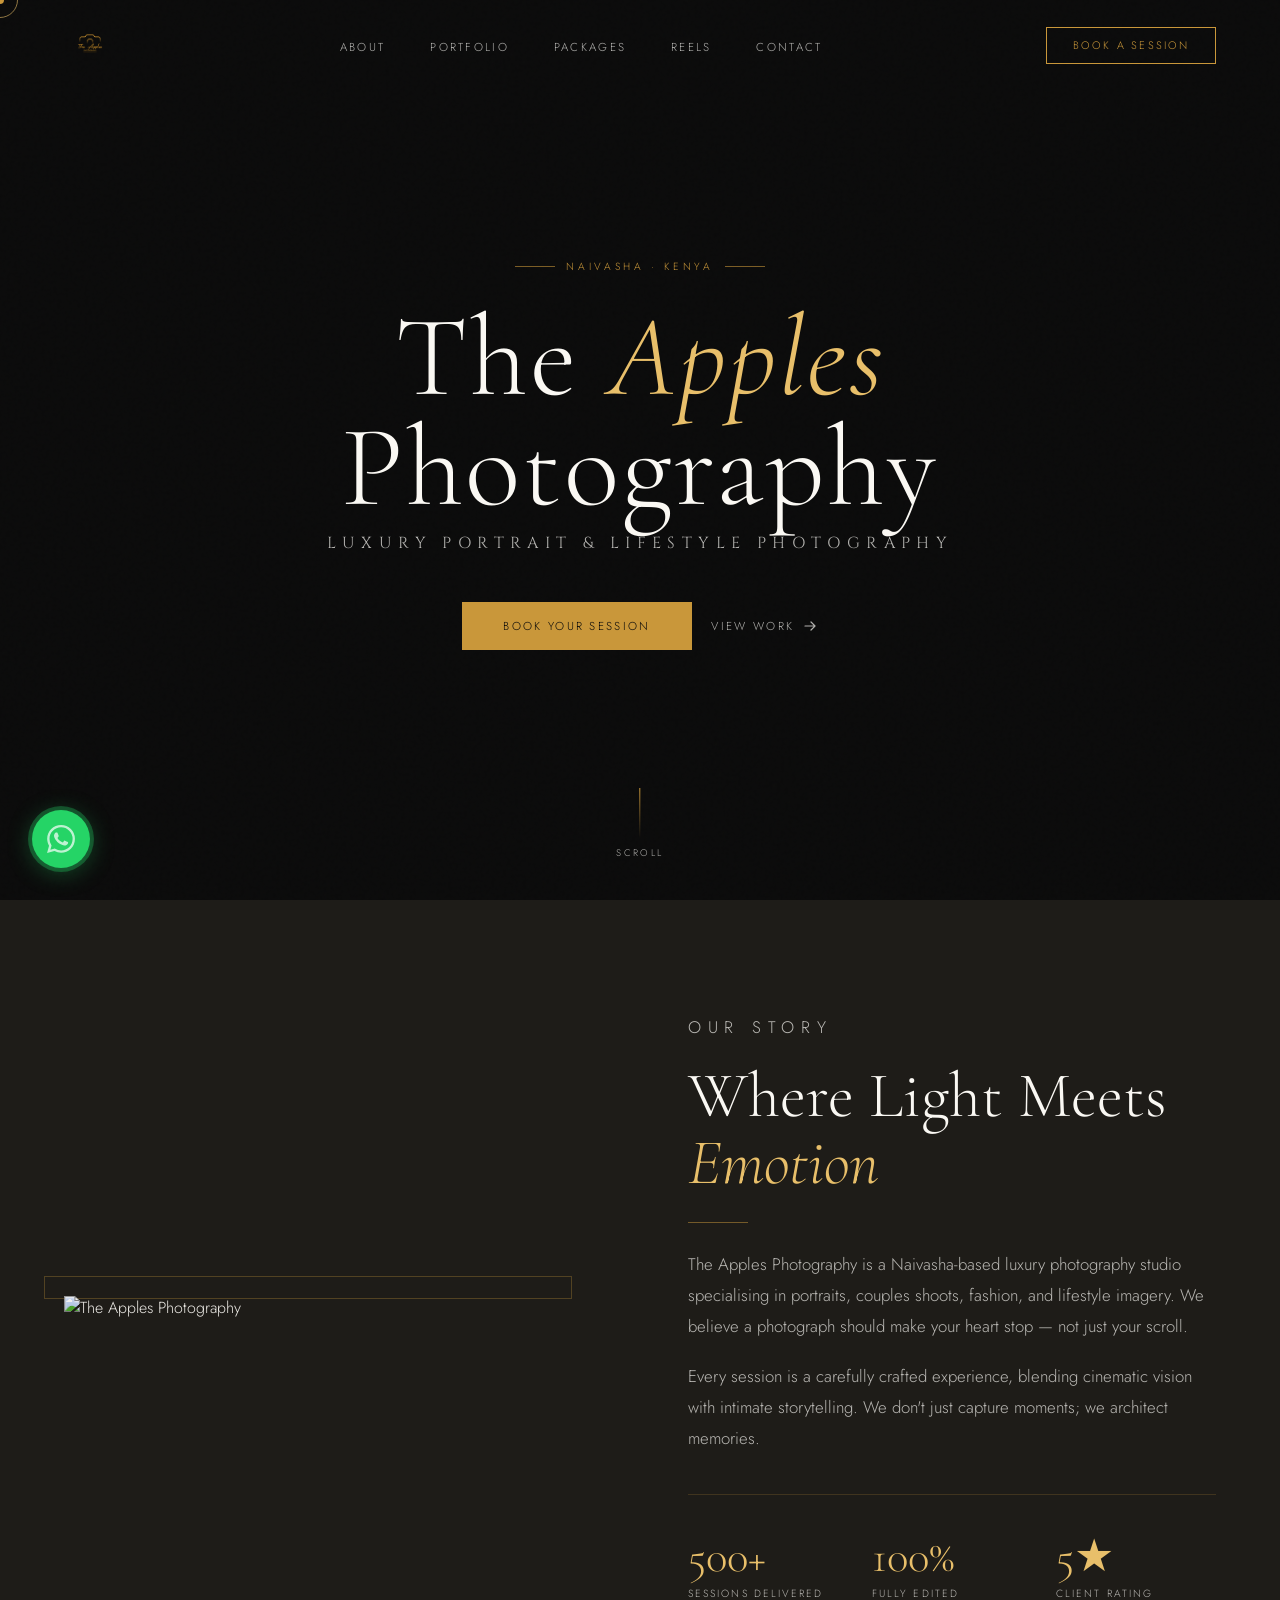
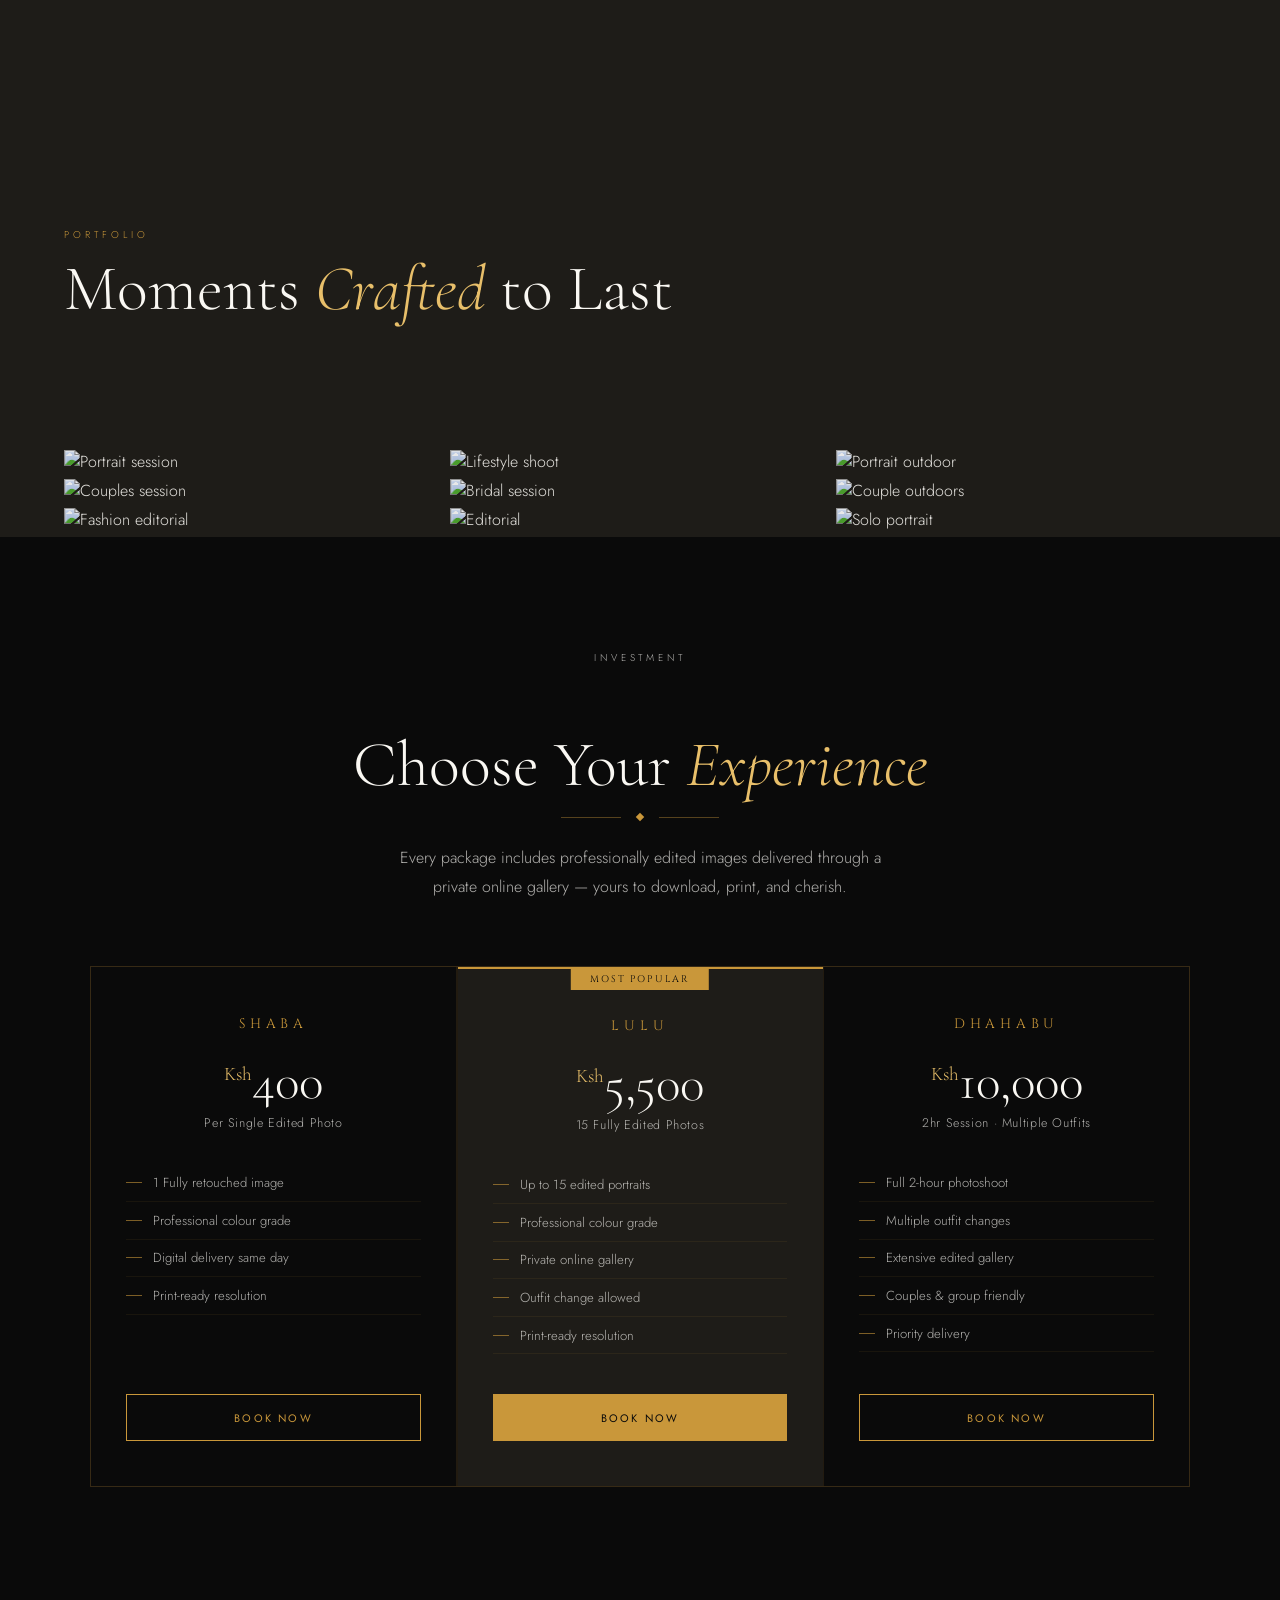
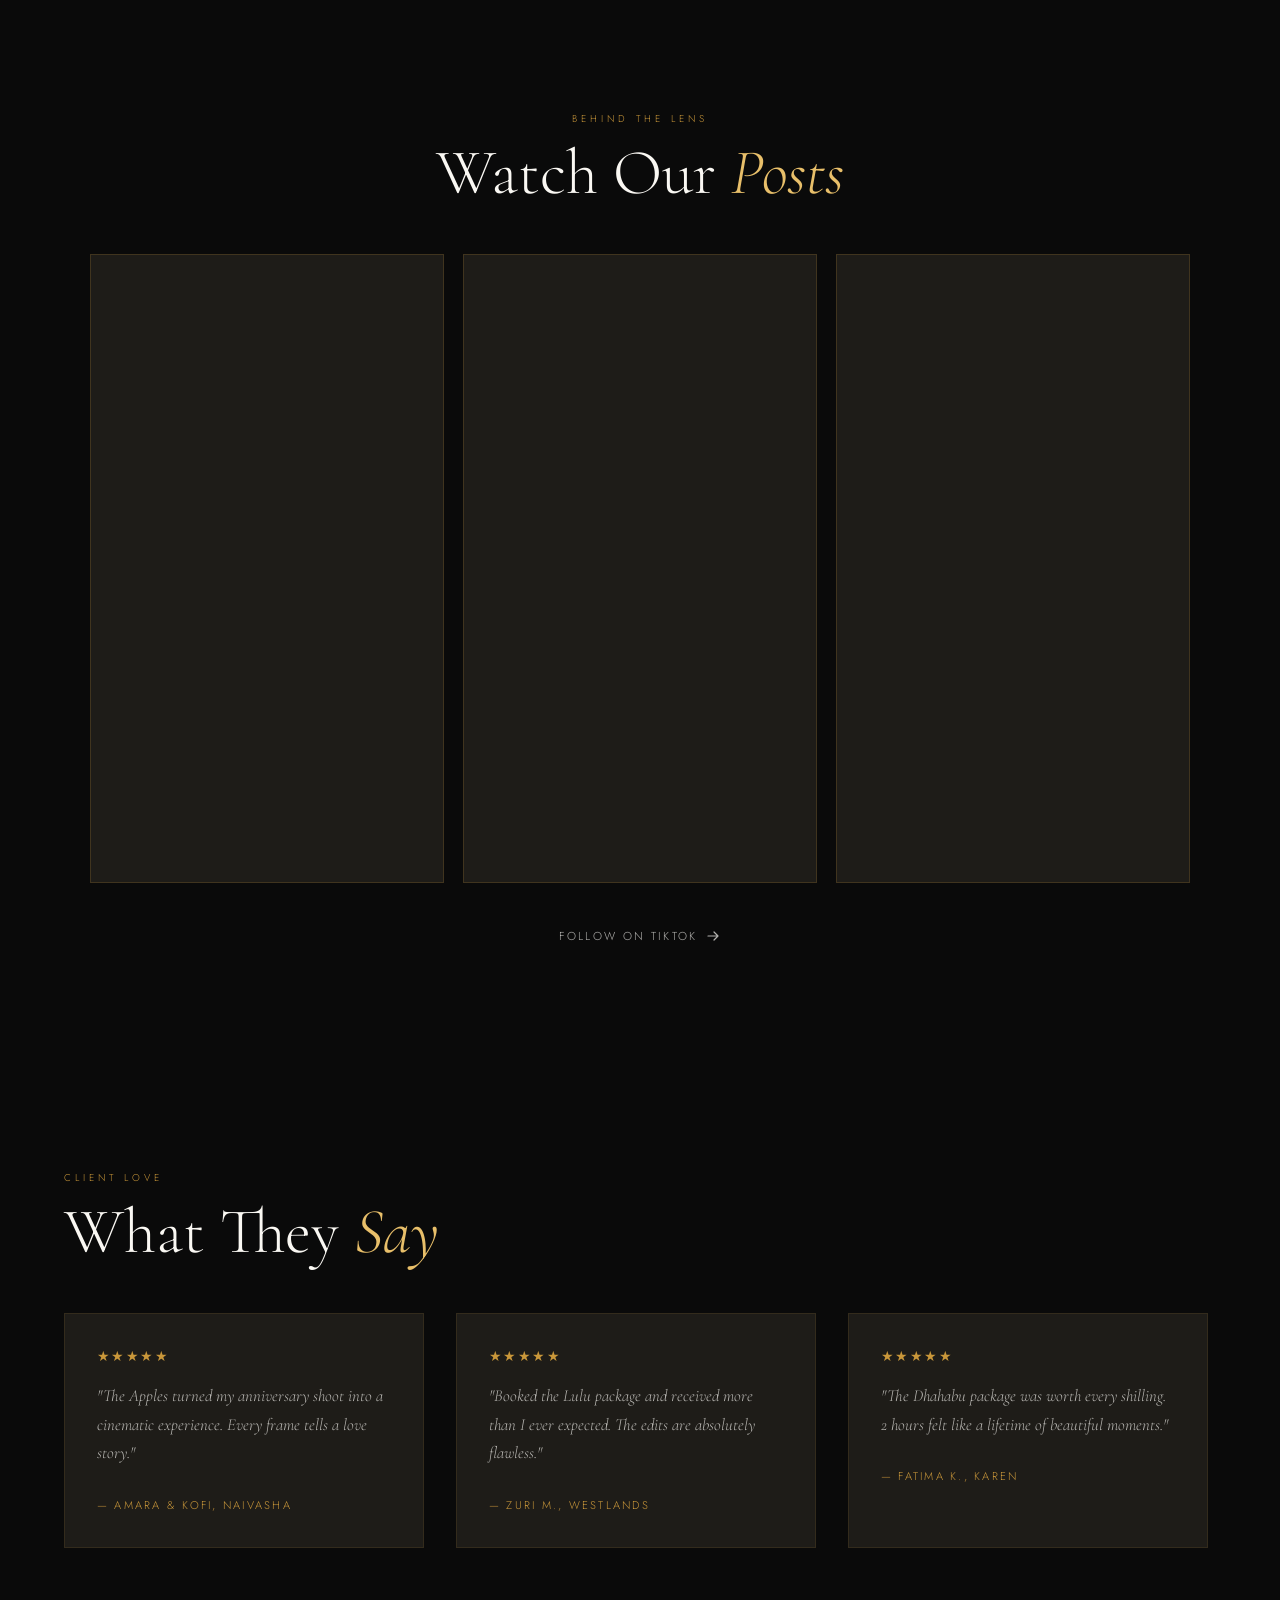
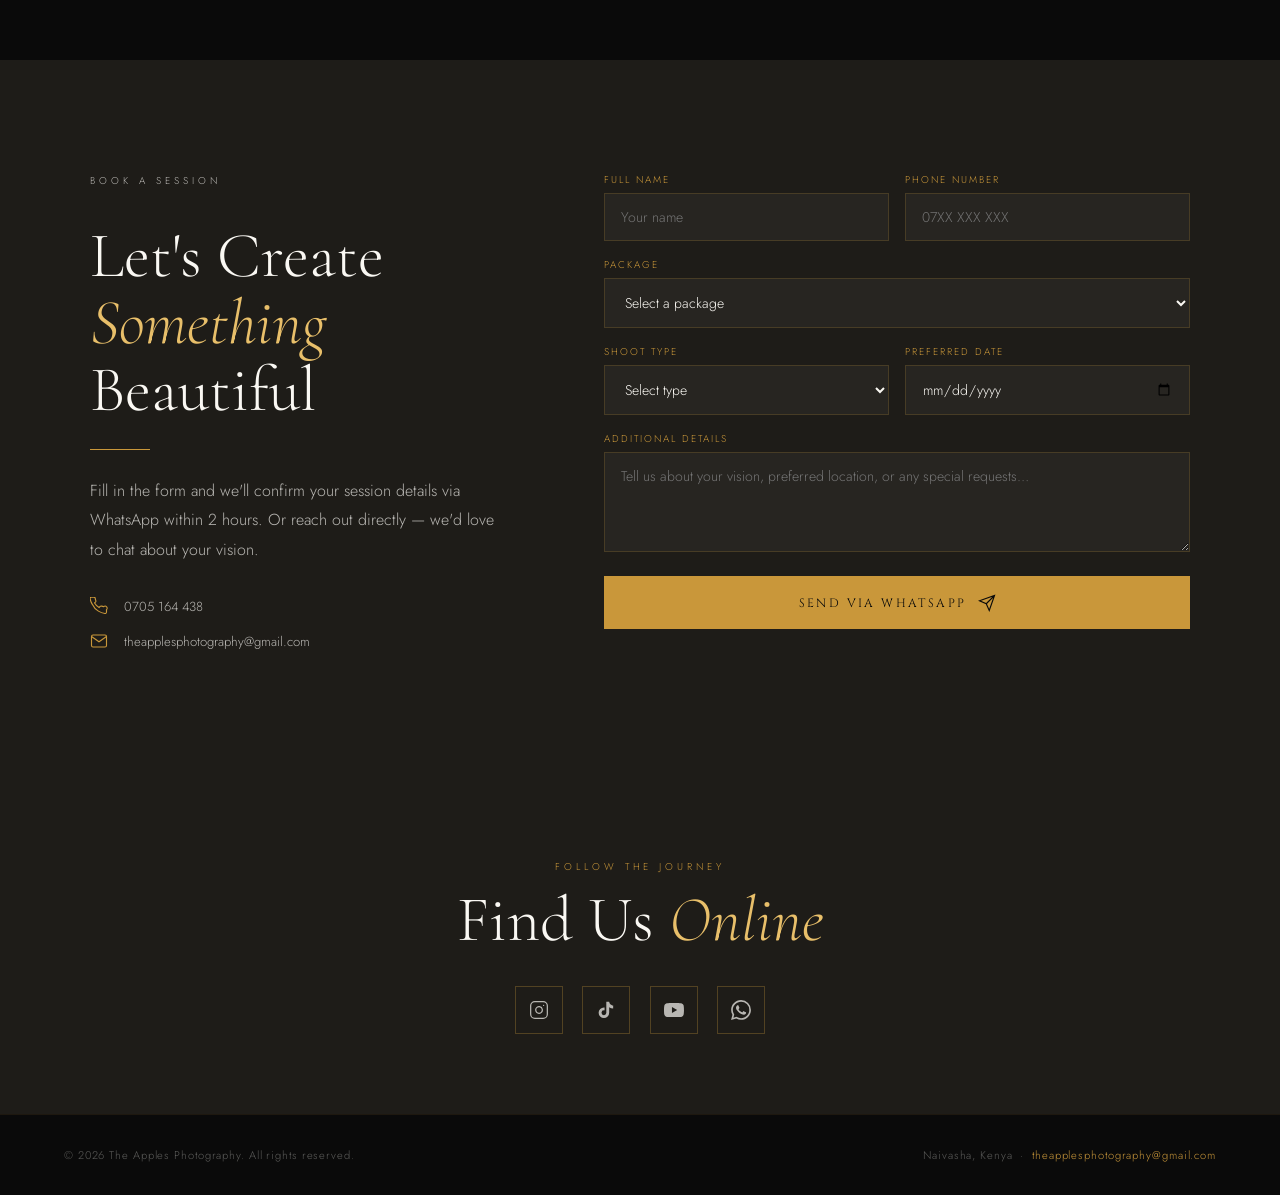
==== commit 130ea9f7: "Update location to Naivasha, refine reels section with direct inline TikTok iframes - Changed busine" ====
--- a/index.html
+++ b/index.html
@@ -211,34 +211,22 @@
   <h2 class="section-title reveal reveal-delay-1">Watch Our <em>Posts</em></h2>
   <div class="reels-grid">
     <div class="reel-card reveal">
-      <iframe
-        class="reel-embed"
-        src="https://www.tiktok.com/embed/v2/7470085297770908934"
-        allowfullscreen
-        scrolling="no"
+      <iframe class="reel-embed" src="https://www.tiktok.com/embed/v2/7470085297770908934"
+        allowfullscreen scrolling="no"
         allow="encrypted-media; autoplay; clipboard-write"
-        title="The Apples Photography TikTok post 1">
-      </iframe>
+        title="The Apples Photography post 1"></iframe>
     </div>
     <div class="reel-card reveal reveal-delay-1">
-      <iframe
-        class="reel-embed"
-        src="https://www.tiktok.com/embed/v2/7559918968539041035"
-        allowfullscreen
-        scrolling="no"
+      <iframe class="reel-embed" src="https://www.tiktok.com/embed/v2/7559918968539041035"
+        allowfullscreen scrolling="no"
         allow="encrypted-media; autoplay; clipboard-write"
-        title="The Apples Photography TikTok post 2">
-      </iframe>
+        title="The Apples Photography post 2"></iframe>
     </div>
     <div class="reel-card reveal reveal-delay-2">
-      <iframe
-        class="reel-embed"
-        src="https://www.tiktok.com/embed/v2/7595934901258472760"
-        allowfullscreen
-        scrolling="no"
+      <iframe class="reel-embed" src="https://www.tiktok.com/embed/v2/7595934901258472760"
+        allowfullscreen scrolling="no"
         allow="encrypted-media; autoplay; clipboard-write"
-        title="The Apples Photography TikTok post 3">
-      </iframe>
+        title="The Apples Photography post 3"></iframe>
     </div>
   </div>
   <div style="margin-top:2.5rem;">
@@ -250,6 +238,7 @@
     </a>
   </div>
 </section>
+
 
 <!-- Testimonials -->
 <section id="testimonials">
--- a/css/styles.css
+++ b/css/styles.css
@@ -559,7 +559,7 @@
   color: var(--gold-light);
 }
 
-/* ── Reels / TikTok Embeds ── */
+/* ── Reels ── */
 #reels { background: var(--black); text-align: center; }
 .reels-grid {
   display: grid;
@@ -570,10 +570,10 @@
 }
 .reel-card {
   position: relative;
+  aspect-ratio: 9/16;
   overflow: hidden;
   background: var(--black-soft);
-  border: 1px solid rgba(201,151,58,0.18);
-  aspect-ratio: 9/16;
+  border: 1px solid rgba(201,151,58,0.2);
   transition: border-color 0.3s;
 }
 .reel-card:hover { border-color: var(--gold); }
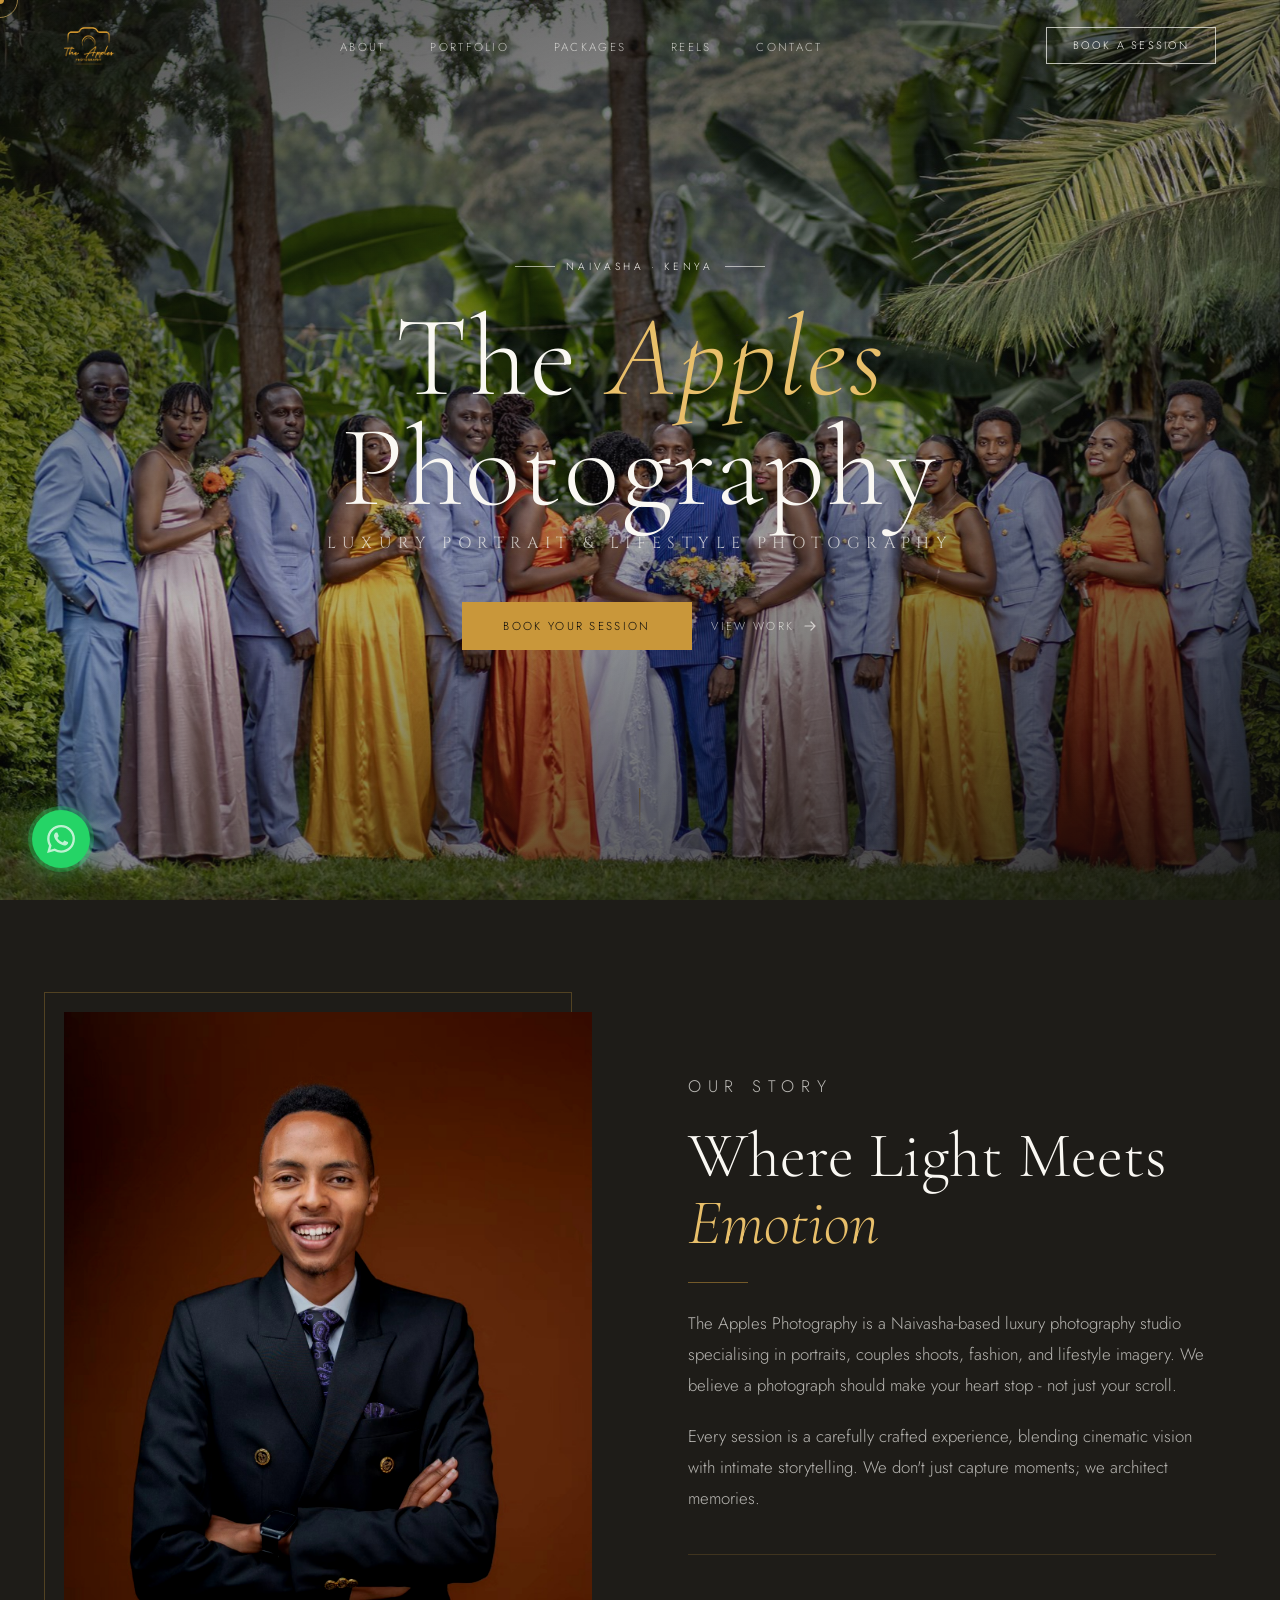
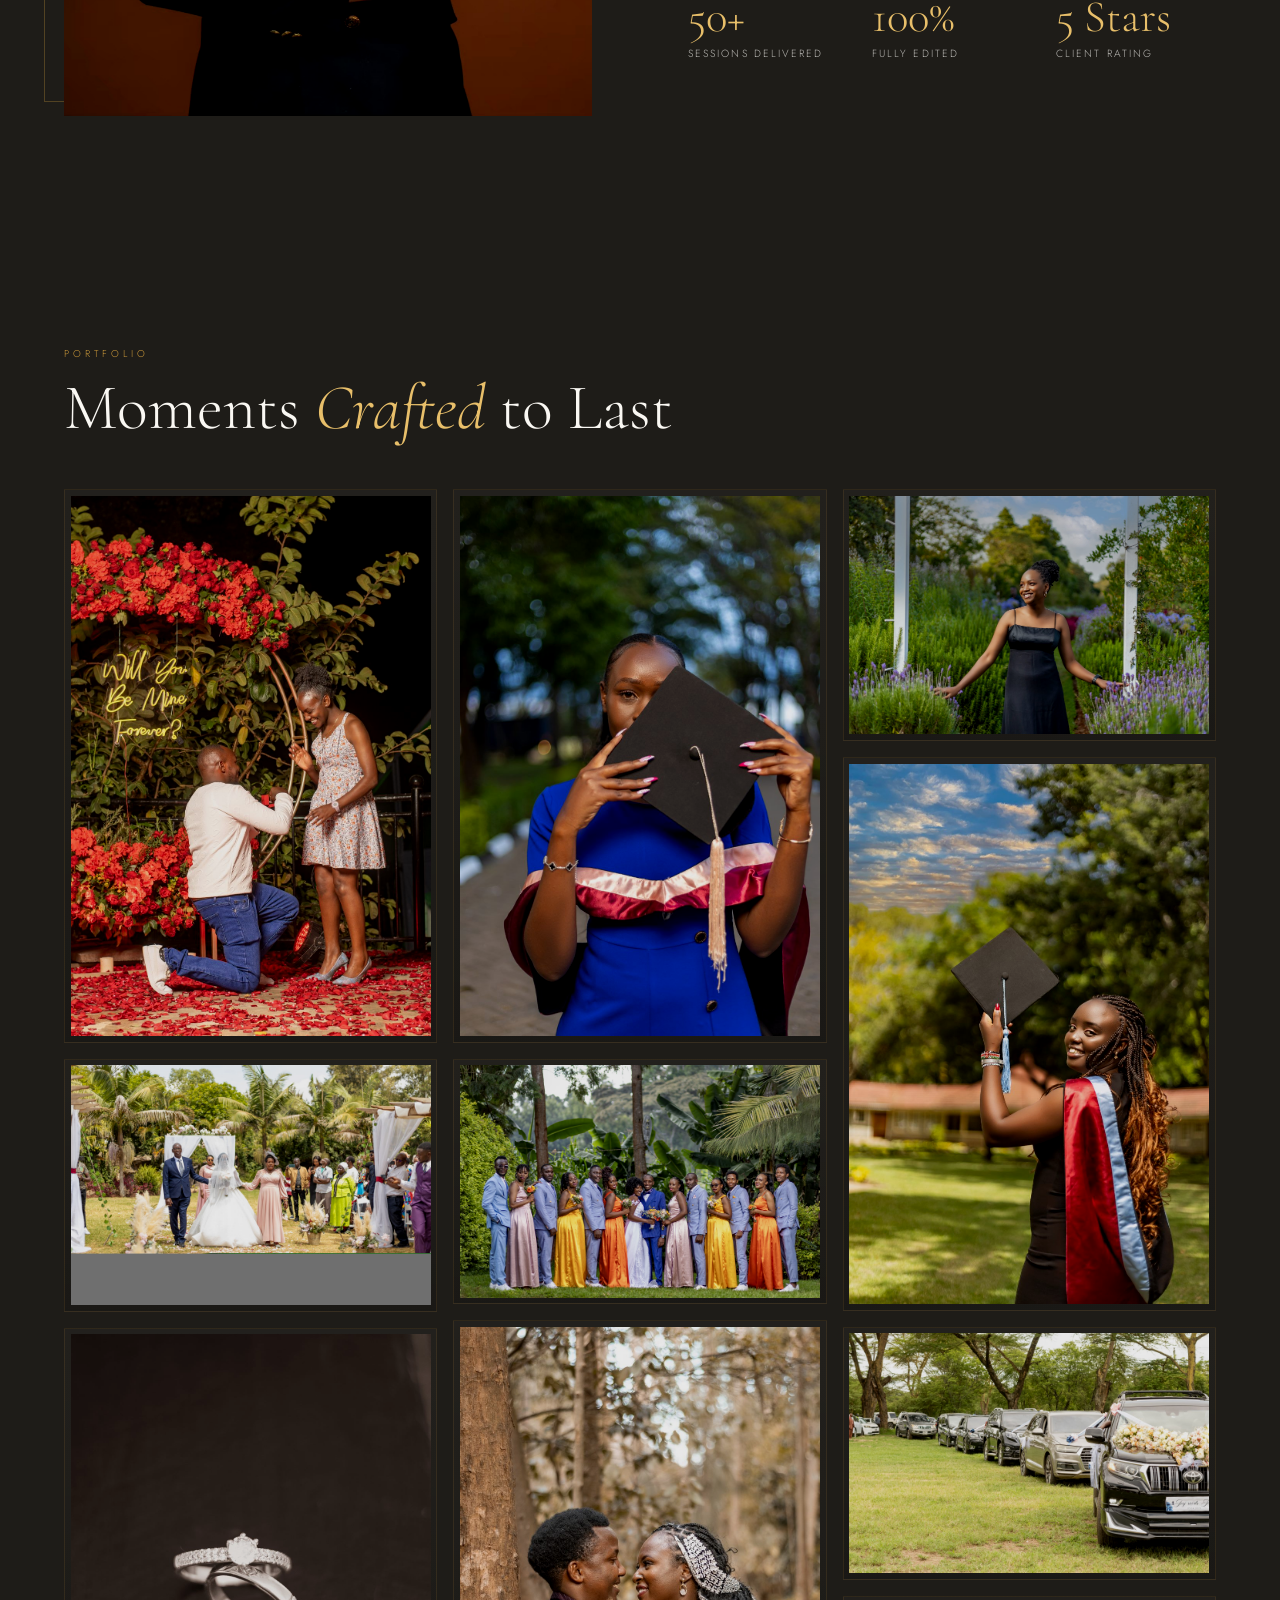
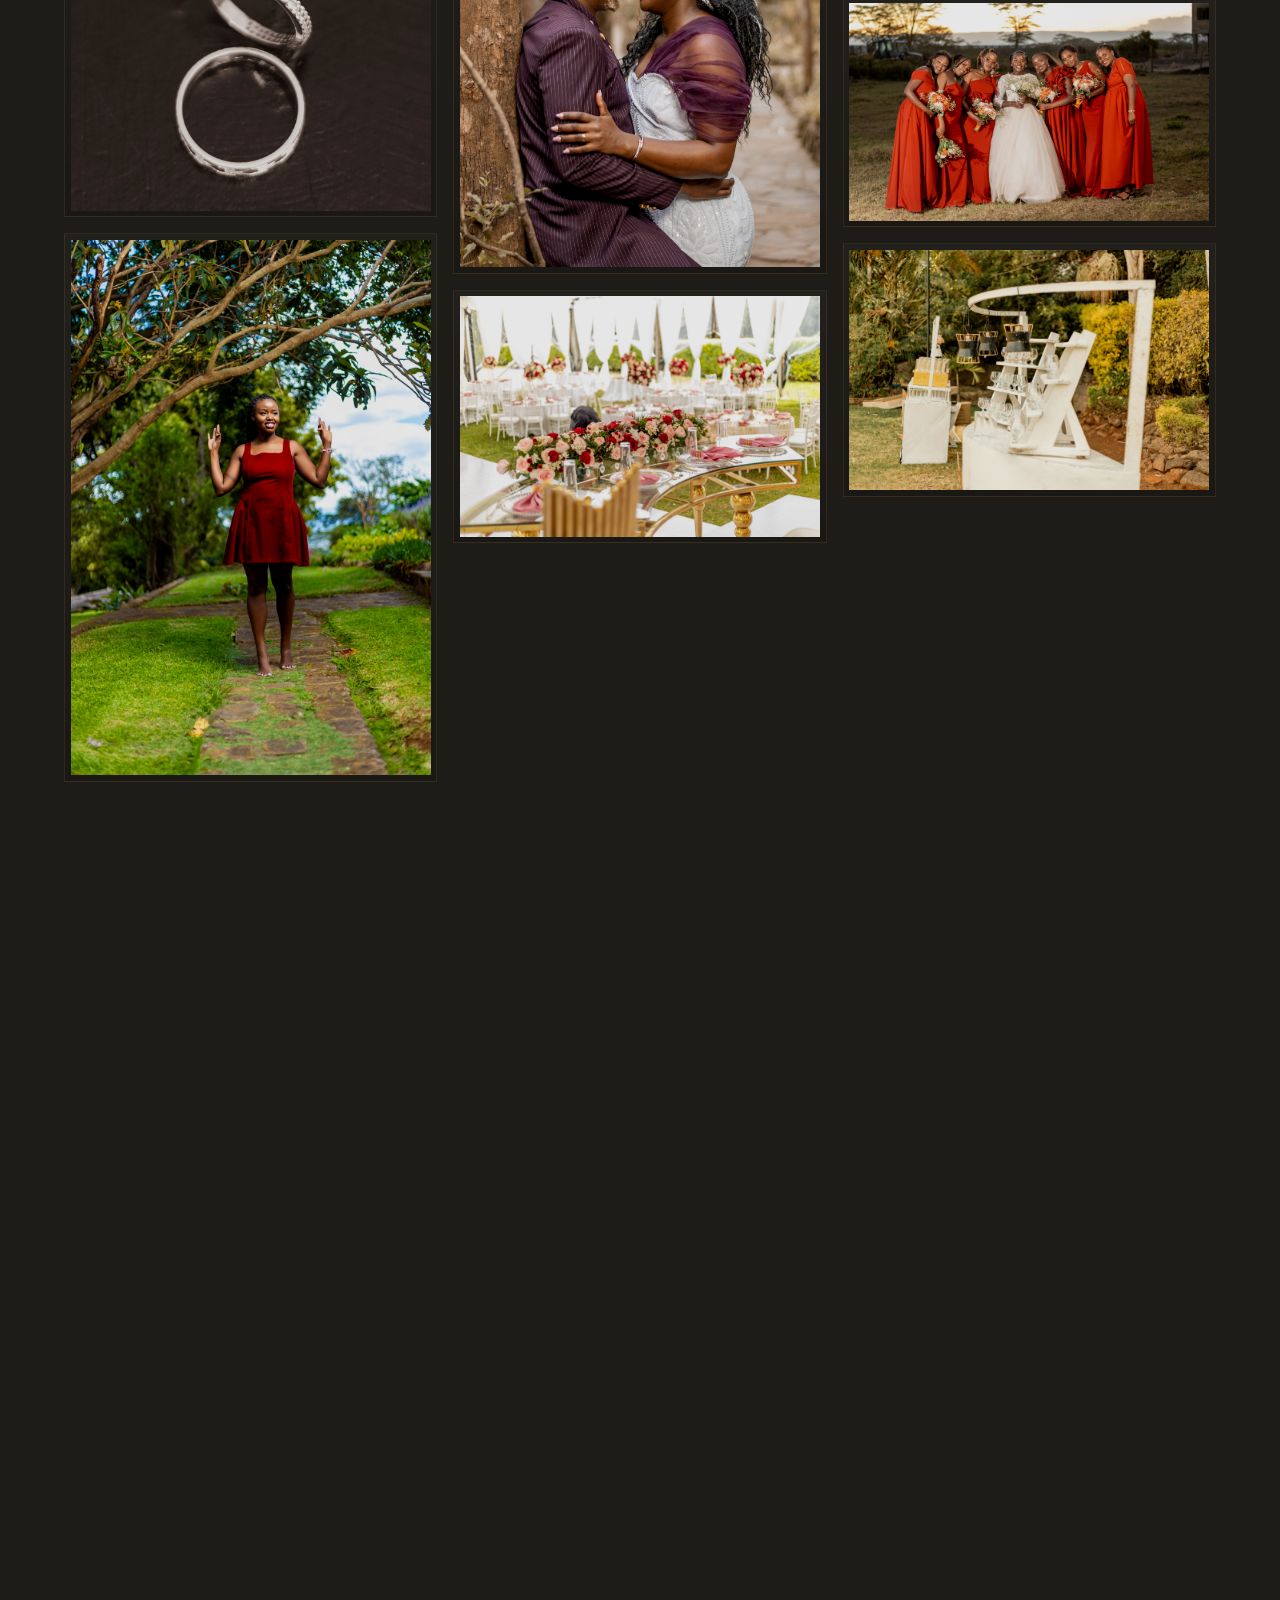
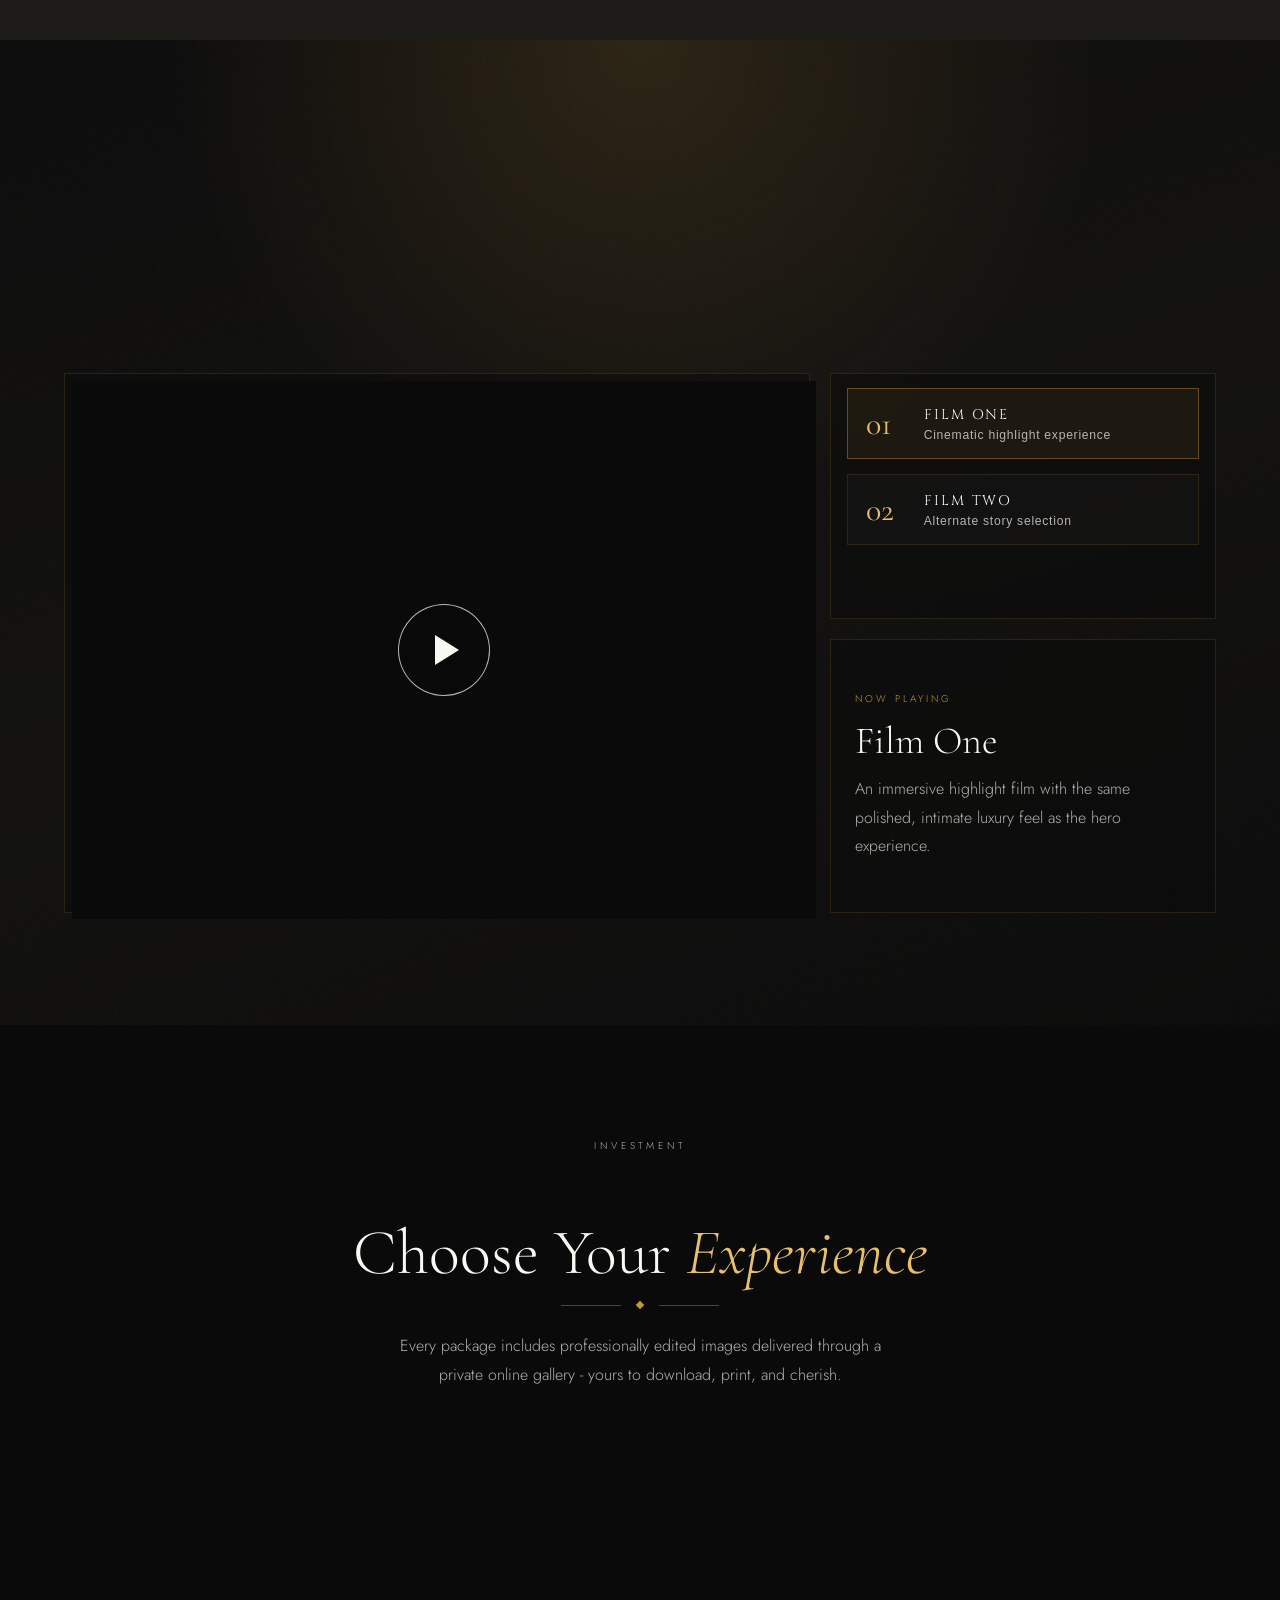
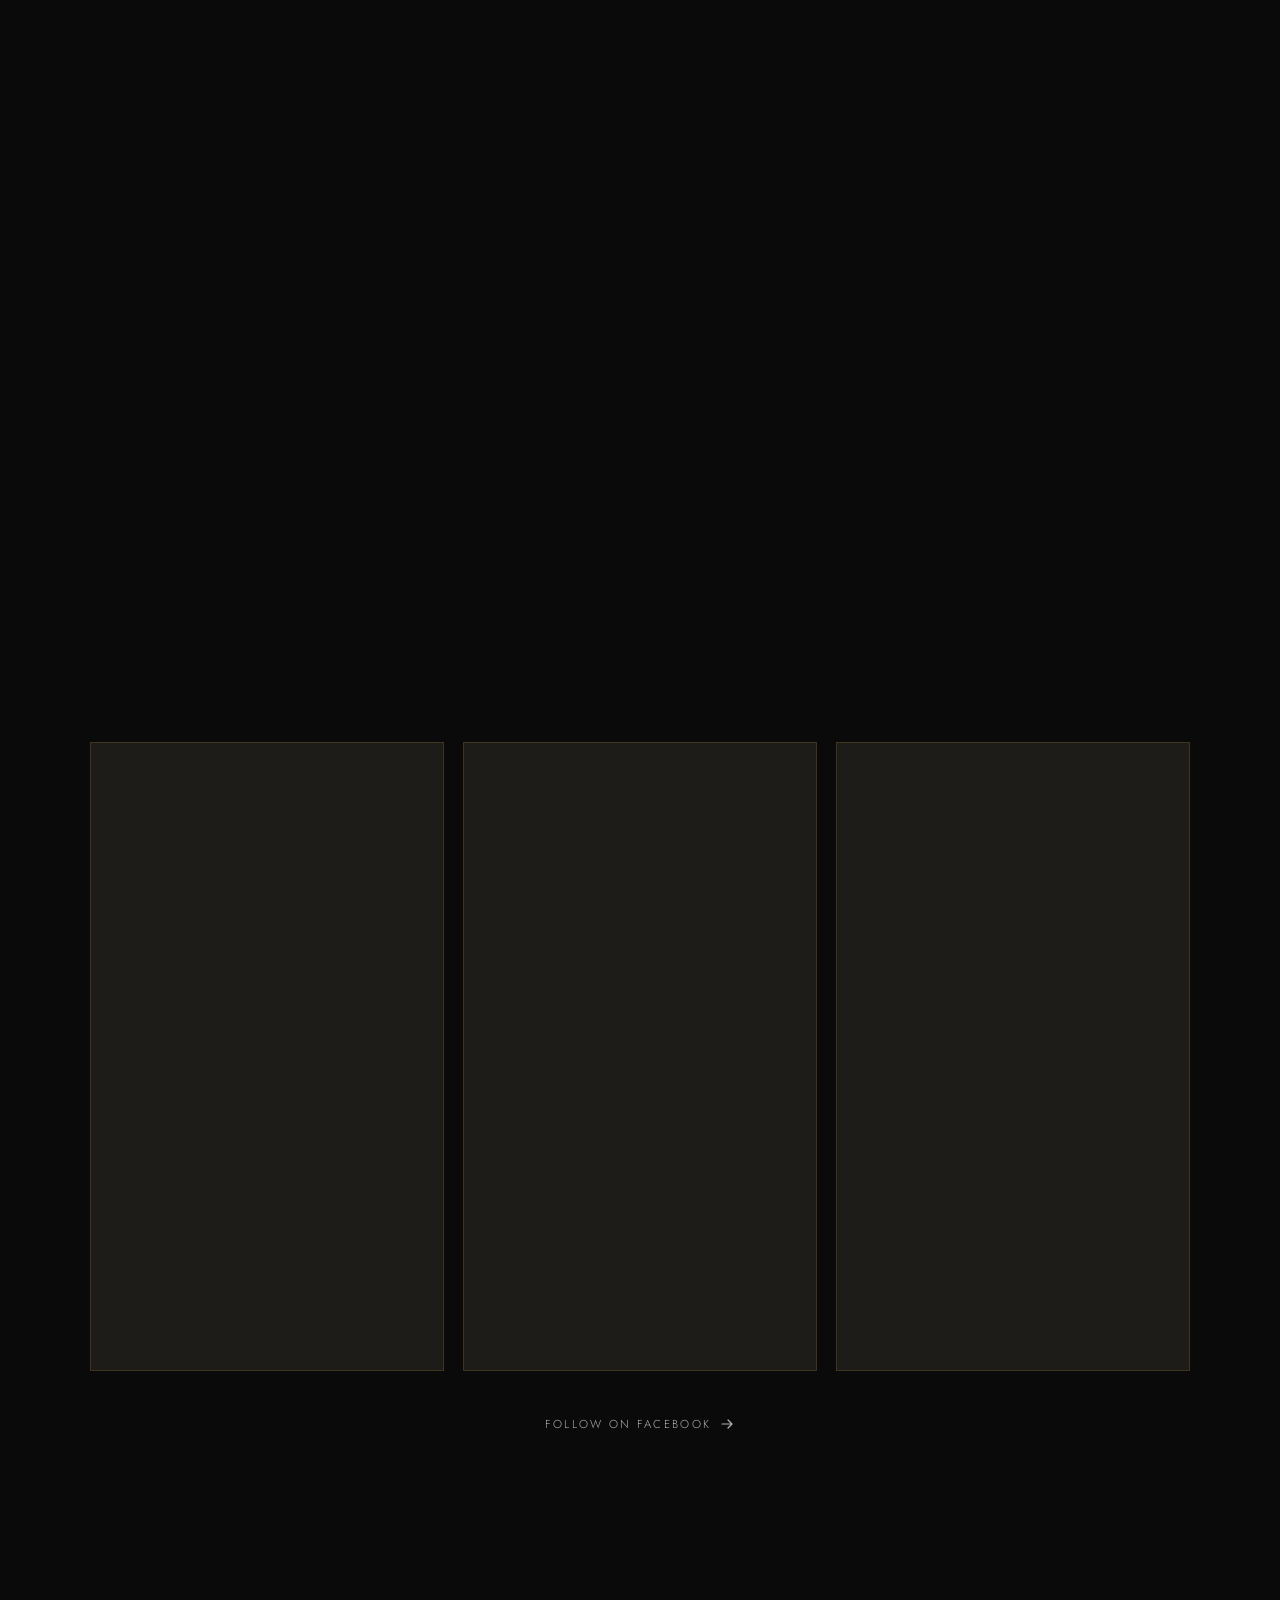
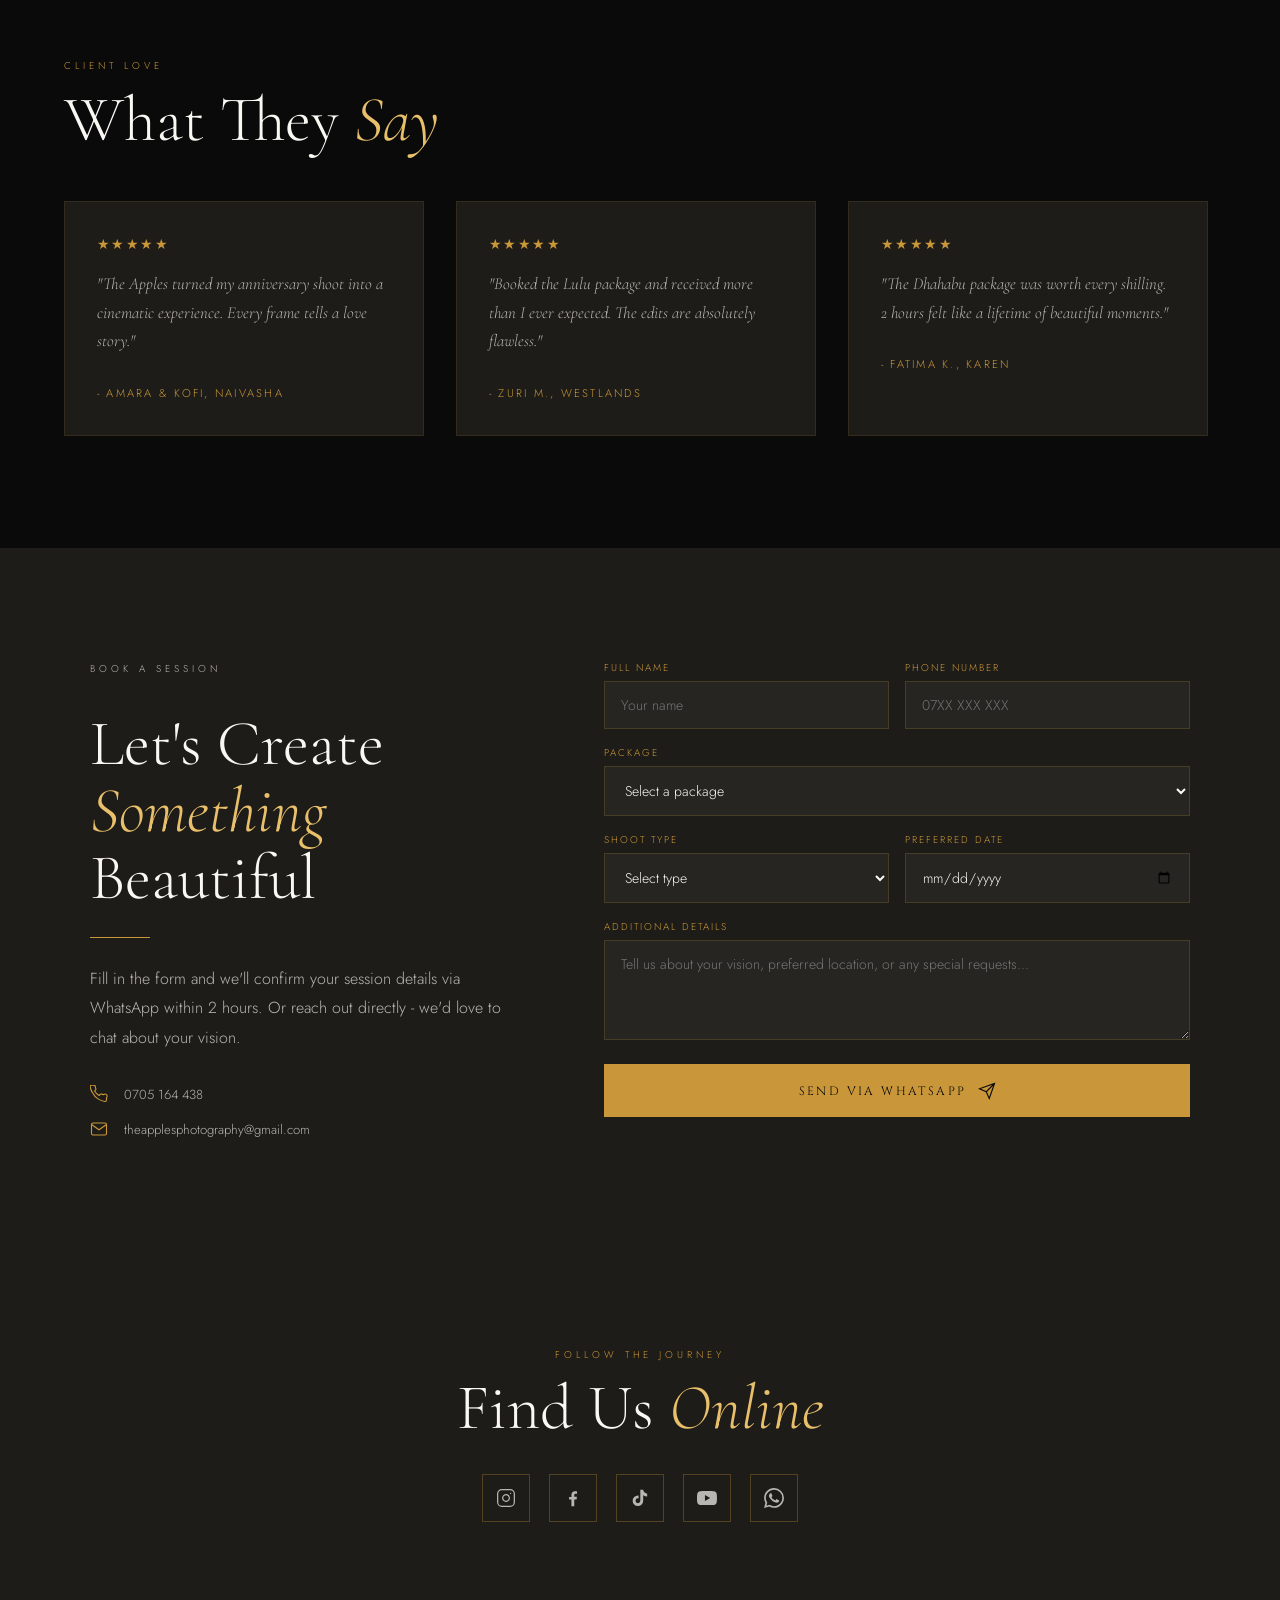
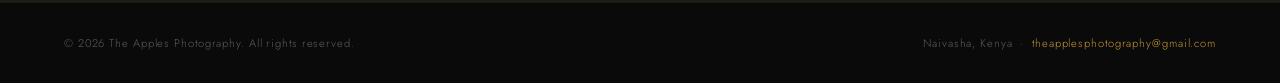
==== commit 0e02bfbe: "Update website content and assets: styles, scripts, images, and new pages" ====
--- a/index.html
+++ b/index.html
@@ -4,7 +4,8 @@
   <meta charset="UTF-8">
   <meta name="viewport" content="width=device-width, initial-scale=1.0">
   <title>The Apples Photography | Luxury Photography in Naivasha</title>
-  <meta name="description" content="The Apples Photography – premium portrait, couples & fashion photography in Naivasha. Book your session today.">
+  <meta name="description" content="The Apples Photography - premium portrait, couples and fashion photography in Naivasha. Book your session today.">
+  <link rel="icon" type="image/png" href="public/TRASNPARENT%20APPLE%20LOGO%20.png">
   <link rel="preconnect" href="https://fonts.googleapis.com">
   <link rel="preconnect" href="https://fonts.gstatic.com" crossorigin>
   <link href="https://fonts.googleapis.com/css2?family=Cormorant+Garamond:ital,wght@0,300;0,400;0,600;1,300;1,400&family=Cinzel:wght@400;600&family=Jost:wght@200;300;400&display=swap" rel="stylesheet">
@@ -49,10 +50,15 @@
 
 <!-- Hero -->
 <section id="hero">
-  <div class="hero-bg"></div>
+  <div class="hero-bg" aria-hidden="true">
+    <div class="hero-slide is-active" style="background-image:url('public/gallery/web/hero-replacement.jpg')"></div>
+    <div class="hero-slide" style="background-image:url('public/gallery/web/portraits.jpg')"></div>
+    <div class="hero-slide" style="background-image:url('public/gallery/web/wedding-convoy.jpg')"></div>
+    <div class="hero-slide" style="background-image:url('public/gallery/web/wedding-bride-team.jpg')"></div>
+  </div>
   <div class="hero-grain"></div>
   <div class="hero-content">
-    <div class="hero-badge">Naivasha · Kenya</div>
+    <div class="hero-badge">Naivasha &middot; Kenya</div>
     <h1 class="hero-title">
       The <em>Apples</em><br>Photography
     </h1>
@@ -77,17 +83,17 @@
 <section id="about">
   <div class="about-visual reveal">
     <div class="about-img-frame"></div>
-    <img src="https://images.unsplash.com/photo-1531746020798-e6953c6e8e04?w=800&q=85" alt="The Apples Photography" class="about-img">
+    <img src="public/mr_sam.jpg" alt="Mr. Sam, CEO of The Apples Photography" class="about-img">
   </div>
   <div class="about-text reveal reveal-delay-1">
     <p class="section-label">Our Story</p>
     <h2 class="section-title">Where Light Meets <em>Emotion</em></h2>
     <div class="divider"></div>
-    <p>The Apples Photography is a Naivasha-based luxury photography studio specialising in portraits, couples shoots, fashion, and lifestyle imagery. We believe a photograph should make your heart stop — not just your scroll.</p>
+    <p>The Apples Photography is a Naivasha-based luxury photography studio specialising in portraits, couples shoots, fashion, and lifestyle imagery. We believe a photograph should make your heart stop - not just your scroll.</p>
     <p>Every session is a carefully crafted experience, blending cinematic vision with intimate storytelling. We don't just capture moments; we architect memories.</p>
     <div class="about-stats">
       <div>
-        <span class="stat-num">500+</span>
+        <span class="stat-num">50+</span>
         <span class="stat-label">Sessions Delivered</span>
       </div>
       <div>
@@ -95,7 +101,7 @@
         <span class="stat-label">Fully Edited</span>
       </div>
       <div>
-        <span class="stat-num">5★</span>
+        <span class="stat-num">5 Stars</span>
         <span class="stat-label">Client Rating</span>
       </div>
     </div>
@@ -108,42 +114,155 @@
     <p class="section-label reveal">Portfolio</p>
     <h2 class="section-title reveal reveal-delay-1">Moments <em>Crafted</em> to Last</h2>
   </div>
-  <div class="gallery-masonry">
-    <div class="gallery-item reveal">
-      <img src="https://images.unsplash.com/photo-1531746020798-e6953c6e8e04?w=600&q=80" alt="Portrait session">
-      <div class="gallery-overlay"><span class="gallery-tag">Portrait</span></div>
-    </div>
-    <div class="gallery-item reveal reveal-delay-1">
-      <img src="https://images.unsplash.com/photo-1519741497674-611481863552?w=600&q=80" alt="Couples session">
-      <div class="gallery-overlay"><span class="gallery-tag">Couples</span></div>
-    </div>
-    <div class="gallery-item reveal reveal-delay-2">
-      <img src="https://images.unsplash.com/photo-1509631179647-0177331693ae?w=600&q=80" alt="Fashion editorial">
-      <div class="gallery-overlay"><span class="gallery-tag">Fashion</span></div>
-    </div>
-    <div class="gallery-item reveal reveal-delay-1">
-      <img src="https://images.unsplash.com/photo-1488161628813-04466f872be2?w=600&q=80" alt="Lifestyle shoot">
-      <div class="gallery-overlay"><span class="gallery-tag">Lifestyle</span></div>
-    </div>
-    <div class="gallery-item reveal reveal-delay-2">
-      <img src="https://images.unsplash.com/photo-1622547748225-3fc4abd2cca0?w=600&q=80" alt="Bridal session">
-      <div class="gallery-overlay"><span class="gallery-tag">Bridal</span></div>
-    </div>
-    <div class="gallery-item reveal">
-      <img src="https://images.unsplash.com/photo-1469334031218-e382a71b716b?w=600&q=80" alt="Editorial">
-      <div class="gallery-overlay"><span class="gallery-tag">Editorial</span></div>
-    </div>
-    <div class="gallery-item reveal reveal-delay-1">
-      <img src="https://images.unsplash.com/photo-1524504388940-b1c1722653e1?w=600&q=80" alt="Portrait outdoor">
-      <div class="gallery-overlay"><span class="gallery-tag">Outdoor</span></div>
-    </div>
-    <div class="gallery-item reveal reveal-delay-2">
-      <img src="https://images.unsplash.com/photo-1520975941755-7b1b8a1c9e9e?w=600&q=80" alt="Couple outdoors">
-      <div class="gallery-overlay"><span class="gallery-tag">Couples</span></div>
-    </div>
-    <div class="gallery-item reveal">
-      <img src="https://images.unsplash.com/photo-1508214751196-bcfd4ca60f91?w=600&q=80" alt="Solo portrait">
-      <div class="gallery-overlay"><span class="gallery-tag">Portrait</span></div>
+  <div class="gallery-columns">
+    <div class="gallery-column">
+      <div class="gallery-item reveal">
+        <img src="public/gallery/web/proposal.jpg" alt="Proposal session" loading="lazy">
+        <div class="gallery-overlay"><span class="gallery-tag">Proposal</span></div>
+      </div>
+      <div class="gallery-item reveal reveal-delay-1">
+        <img src="public/gallery/web/wedding-main.jpg" alt="Wedding portrait" loading="lazy">
+        <div class="gallery-overlay"><span class="gallery-tag">Wedding</span></div>
+      </div>
+      <div class="gallery-item reveal reveal-delay-2">
+        <img src="public/gallery/web/wedding-rings.jpg" alt="Wedding rings detail" loading="lazy">
+        <div class="gallery-overlay"><span class="gallery-tag">Details</span></div>
+      </div>
+      <div class="gallery-item reveal">
+        <img src="public/gallery/web/portrait-2.jpg" alt="Portrait session close-up" loading="lazy">
+        <div class="gallery-overlay"><span class="gallery-tag">Portraits</span></div>
+      </div>
+      <div class="gallery-item reveal reveal-delay-1">
+        <img src="public/gallery/web/decor-2.jpg" alt="Wedding decor setup" loading="lazy">
+        <div class="gallery-overlay"><span class="gallery-tag">Decor</span></div>
+      </div>
+      <div class="gallery-item reveal reveal-delay-2">
+        <img src="public/gallery/web/proposal-2.jpg" alt="Proposal celebration moment" loading="lazy">
+        <div class="gallery-overlay"><span class="gallery-tag">Proposal</span></div>
+      </div>
+      <div class="gallery-item reveal">
+        <img src="public/gallery/web/wedding-shoes.jpg" alt="Wedding shoes detail" loading="lazy">
+        <div class="gallery-overlay"><span class="gallery-tag">Details</span></div>
+      </div>
+    </div>
+    <div class="gallery-column">
+      <div class="gallery-item reveal">
+        <img src="public/gallery/web/graduation.jpg" alt="Graduation portraits" loading="lazy">
+        <div class="gallery-overlay"><span class="gallery-tag">Graduation</span></div>
+      </div>
+      <div class="gallery-item reveal reveal-delay-1">
+        <img src="public/gallery/web/hero-replacement.jpg" alt="Wedding ceremony moment" loading="lazy">
+        <div class="gallery-overlay"><span class="gallery-tag">Ceremony</span></div>
+      </div>
+      <div class="gallery-item reveal reveal-delay-2">
+        <img src="public/gallery/web/wedding-couple.jpg" alt="Wedding couple portrait" loading="lazy">
+        <div class="gallery-overlay"><span class="gallery-tag">Couple</span></div>
+      </div>
+      <div class="gallery-item reveal">
+        <img src="public/gallery/web/decor-1.jpg" alt="Wedding decor details" loading="lazy">
+        <div class="gallery-overlay"><span class="gallery-tag">Decor</span></div>
+      </div>
+      <div class="gallery-item reveal reveal-delay-1">
+        <img src="public/gallery/web/wedding-rings-hand.jpg" alt="Wedding rings on hand" loading="lazy">
+        <div class="gallery-overlay"><span class="gallery-tag">Details</span></div>
+      </div>
+      <div class="gallery-item reveal reveal-delay-2">
+        <img src="public/gallery/web/portrait-2.jpg" alt="Portrait session close-up" loading="lazy">
+        <div class="gallery-overlay"><span class="gallery-tag">Portraits</span></div>
+      </div>
+    </div>
+    <div class="gallery-column">
+      <div class="gallery-item reveal">
+        <img src="public/gallery/web/portraits.jpg" alt="Portrait session" loading="lazy">
+        <div class="gallery-overlay"><span class="gallery-tag">Portraits</span></div>
+      </div>
+      <div class="gallery-item reveal reveal-delay-1">
+        <img src="public/gallery/web/graduation-2.jpg" alt="Graduation portrait outdoors" loading="lazy">
+        <div class="gallery-overlay"><span class="gallery-tag">Graduation</span></div>
+      </div>
+      <div class="gallery-item reveal reveal-delay-2">
+        <img src="public/gallery/web/wedding-convoy.jpg" alt="Wedding convoy" loading="lazy">
+        <div class="gallery-overlay"><span class="gallery-tag">Convoy</span></div>
+      </div>
+      <div class="gallery-item reveal">
+        <img src="public/gallery/web/wedding-bride-team.jpg" alt="Bride team portrait" loading="lazy">
+        <div class="gallery-overlay"><span class="gallery-tag">Bride Team</span></div>
+      </div>
+      <div class="gallery-item reveal reveal-delay-1">
+        <img src="public/gallery/web/decor-3.jpg" alt="Wedding decor styling" loading="lazy">
+        <div class="gallery-overlay"><span class="gallery-tag">Decor</span></div>
+      </div>
+      <div class="gallery-item reveal reveal-delay-2">
+        <img src="public/gallery/web/groom-team-2.jpg" alt="Groom team portrait" loading="lazy">
+        <div class="gallery-overlay"><span class="gallery-tag">Groom Team</span></div>
+      </div>
+      <div class="gallery-item reveal">
+        <img src="public/gallery/web/wedding-vows.jpg" alt="Wedding vows moment" loading="lazy">
+        <div class="gallery-overlay"><span class="gallery-tag">Vows</span></div>
+      </div>
+    </div>
+  </div>
+</section>
+
+<!-- Films -->
+<section id="films-showcase">
+  <div class="films-backdrop"></div>
+  <div class="hero-grain"></div>
+  <div class="films-content">
+    <p class="section-label reveal">Moving Portraits</p>
+    <h2 class="section-title reveal reveal-delay-1">Choose the <em>Film</em> You Want to Experience</h2>
+    <p class="films-intro reveal reveal-delay-2">A cinematic extension of the gallery, designed for visitors who want to feel the motion, atmosphere, and emotion behind the still frames.</p>
+
+    <div class="films-stage reveal reveal-delay-2">
+      <div class="films-player-shell">
+        <div id="filmPoster" class="film-poster is-visible" style="background-image:url('https://drive.google.com/thumbnail?id=1dozZ3FjbHM92coeBxDfXfqhGvvhWXId0&sz=w1600')">
+          <button id="filmPlayButton" class="film-play-button" type="button" aria-label="Play selected film">
+            <span class="film-play-icon"></span>
+          </button>
+        </div>
+        <iframe
+          id="filmViewer"
+          class="film-viewer"
+          src=""
+          data-video-src="https://drive.google.com/file/d/1dozZ3FjbHM92coeBxDfXfqhGvvhWXId0/preview"
+          title="Featured film"
+          allow="autoplay; fullscreen"
+          allowfullscreen>
+        </iframe>
+      </div>
+      <div class="films-selector">
+        <button
+          class="film-option is-active"
+          type="button"
+          data-video-src="https://drive.google.com/file/d/1dozZ3FjbHM92coeBxDfXfqhGvvhWXId0/preview"
+          data-thumbnail-src="https://drive.google.com/thumbnail?id=1dozZ3FjbHM92coeBxDfXfqhGvvhWXId0&sz=w1600"
+          data-film-title="Film One"
+          data-film-copy="An immersive highlight film with the same polished, intimate luxury feel as the hero experience.">
+          <span class="film-option-index">01</span>
+          <span class="film-option-text">
+            <strong>Film One</strong>
+            <small>Cinematic highlight experience</small>
+          </span>
+        </button>
+        <button
+          class="film-option"
+          type="button"
+          data-video-src="https://drive.google.com/file/d/10wnZHdPSfFhsjtz6GJfoERpUm2gefHMs/preview"
+          data-thumbnail-src="public/gallery/web/portrait-2.jpg"
+          data-film-title="Film Two"
+          data-film-copy="A second motion piece for visitors who want to explore another mood, pace, and visual story.">
+          <span class="film-option-index">02</span>
+          <span class="film-option-text">
+            <strong>Film Two</strong>
+            <small>Alternate story selection</small>
+          </span>
+        </button>
+      </div>
+      <div class="films-meta">
+        <p class="films-meta-label">Now Playing</p>
+        <h3 id="filmTitle">Film One</h3>
+        <p id="filmCopy">An immersive highlight film with the same polished, intimate luxury feel as the hero experience.</p>
+      </div>
     </div>
   </div>
 </section>
@@ -157,7 +276,7 @@
     <div class="ornament-diamond"></div>
     <div class="ornament-line"></div>
   </div>
-  <p class="reveal reveal-delay-2">Every package includes professionally edited images delivered through a private online gallery — yours to download, print, and cherish.</p>
+  <p class="reveal reveal-delay-2">Every package includes professionally edited images delivered through a private online gallery - yours to download, print, and cherish.</p>
 
   <div class="packages-grid reveal reveal-delay-2">
     <!-- Shaba -->
@@ -173,7 +292,7 @@
       </ul>
       <button class="pkg-btn" onclick="bookPackage('Shaba','Ksh 400','Single Edited Photo')">Book Now</button>
     </div>
-    <!-- Lulu — Featured -->
+    <!-- Lulu - Featured -->
     <div class="package-card featured">
       <span class="package-tag">Most Popular</span>
       <p class="package-name">Lulu</p>
@@ -192,7 +311,7 @@
     <div class="package-card">
       <p class="package-name">Dhahabu</p>
       <div class="package-price"><span class="package-currency">Ksh</span>10,000</div>
-      <p class="package-desc">2hr Session · Multiple Outfits</p>
+      <p class="package-desc">2hr Session &middot; Multiple Outfits</p>
       <ul class="package-features">
         <li>Full 2-hour photoshoot</li>
         <li>Multiple outfit changes</li>
@@ -211,34 +330,33 @@
   <h2 class="section-title reveal reveal-delay-1">Watch Our <em>Posts</em></h2>
   <div class="reels-grid">
     <div class="reel-card reveal">
-      <iframe class="reel-embed" src="https://www.tiktok.com/embed/v2/7470085297770908934"
+      <iframe class="reel-embed" src="https://www.facebook.com/plugins/video.php?href=https%3A%2F%2Fweb.facebook.com%2Freel%2F704341072433677%2F%3Fs%3Dfb_shorts_profile%26stack_idx%3D0&show_text=false"
         allowfullscreen scrolling="no"
         allow="encrypted-media; autoplay; clipboard-write"
         title="The Apples Photography post 1"></iframe>
     </div>
     <div class="reel-card reveal reveal-delay-1">
-      <iframe class="reel-embed" src="https://www.tiktok.com/embed/v2/7559918968539041035"
+      <iframe class="reel-embed" src="https://www.facebook.com/plugins/video.php?href=https%3A%2F%2Fweb.facebook.com%2Freel%2F24614919988175196%2F%3Fs%3Dfb_shorts_profile%26stack_idx%3D0&show_text=false"
         allowfullscreen scrolling="no"
         allow="encrypted-media; autoplay; clipboard-write"
         title="The Apples Photography post 2"></iframe>
     </div>
     <div class="reel-card reveal reveal-delay-2">
-      <iframe class="reel-embed" src="https://www.tiktok.com/embed/v2/7595934901258472760"
+      <iframe class="reel-embed" src="https://www.facebook.com/plugins/video.php?href=https%3A%2F%2Fweb.facebook.com%2Freel%2F1289082409528636%2F%3Fs%3Dfb_shorts_profile%26stack_idx%3D0&show_text=false"
         allowfullscreen scrolling="no"
         allow="encrypted-media; autoplay; clipboard-write"
         title="The Apples Photography post 3"></iframe>
     </div>
   </div>
   <div style="margin-top:2.5rem;">
-    <a href="https://www.tiktok.com/@theapplesphotography" target="_blank" rel="noopener" class="btn-secondary">
-      Follow on TikTok
+    <a href="https://facebook.com/theapplesphotography" target="_blank" rel="noopener" class="btn-secondary">
+      Follow on Facebook
       <svg width="16" height="16" viewBox="0 0 16 16" fill="none">
         <path d="M3 8H13M9 4l4 4-4 4" stroke="currentColor" stroke-width="1.2" stroke-linecap="round" stroke-linejoin="round"/>
       </svg>
     </a>
   </div>
 </section>
-
 
 <!-- Testimonials -->
 <section id="testimonials">
@@ -249,53 +367,53 @@
       <div class="testimonial-card">
         <div class="testimonial-stars">★★★★★</div>
         <p class="testimonial-text">"The Apples turned my anniversary shoot into a cinematic experience. Every frame tells a love story."</p>
-        <span class="testimonial-name">— Amara &amp; Kofi, Naivasha</span>
+        <span class="testimonial-name">- Amara &amp; Kofi, Naivasha</span>
       </div>
       <div class="testimonial-card">
         <div class="testimonial-stars">★★★★★</div>
         <p class="testimonial-text">"Booked the Lulu package and received more than I ever expected. The edits are absolutely flawless."</p>
-        <span class="testimonial-name">— Zuri M., Westlands</span>
+        <span class="testimonial-name">- Zuri M., Westlands</span>
       </div>
       <div class="testimonial-card">
         <div class="testimonial-stars">★★★★★</div>
         <p class="testimonial-text">"The Dhahabu package was worth every shilling. 2 hours felt like a lifetime of beautiful moments."</p>
-        <span class="testimonial-name">— Fatima K., Karen</span>
+        <span class="testimonial-name">- Fatima K., Karen</span>
       </div>
       <div class="testimonial-card">
         <div class="testimonial-stars">★★★★★</div>
         <p class="testimonial-text">"I've worked with many photographers. None make you feel like a model the way The Apples team does."</p>
-        <span class="testimonial-name">— Njeri W., Kilimani</span>
+        <span class="testimonial-name">- Njeri W., Kilimani</span>
       </div>
       <div class="testimonial-card">
         <div class="testimonial-stars">★★★★★</div>
         <p class="testimonial-text">"My headshots went from LinkedIn-basic to magazine-cover worthy. Absolute professionals."</p>
-        <span class="testimonial-name">— David O., CBD</span>
+        <span class="testimonial-name">- David O., CBD</span>
       </div>
       <!-- Duplicate for seamless infinite loop -->
       <div class="testimonial-card">
         <div class="testimonial-stars">★★★★★</div>
         <p class="testimonial-text">"The Apples turned my anniversary shoot into a cinematic experience. Every frame tells a love story."</p>
-        <span class="testimonial-name">— Amara &amp; Kofi, Naivasha</span>
+        <span class="testimonial-name">- Amara &amp; Kofi, Naivasha</span>
       </div>
       <div class="testimonial-card">
         <div class="testimonial-stars">★★★★★</div>
         <p class="testimonial-text">"Booked the Lulu package and received more than I ever expected. The edits are absolutely flawless."</p>
-        <span class="testimonial-name">— Zuri M., Westlands</span>
+        <span class="testimonial-name">- Zuri M., Westlands</span>
       </div>
       <div class="testimonial-card">
         <div class="testimonial-stars">★★★★★</div>
         <p class="testimonial-text">"The Dhahabu package was worth every shilling. 2 hours felt like a lifetime of beautiful moments."</p>
-        <span class="testimonial-name">— Fatima K., Karen</span>
+        <span class="testimonial-name">- Fatima K., Karen</span>
       </div>
       <div class="testimonial-card">
         <div class="testimonial-stars">★★★★★</div>
         <p class="testimonial-text">"I've worked with many photographers. None make you feel like a model the way The Apples team does."</p>
-        <span class="testimonial-name">— Njeri W., Kilimani</span>
+        <span class="testimonial-name">- Njeri W., Kilimani</span>
       </div>
       <div class="testimonial-card">
         <div class="testimonial-stars">★★★★★</div>
         <p class="testimonial-text">"My headshots went from LinkedIn-basic to magazine-cover worthy. Absolute professionals."</p>
-        <span class="testimonial-name">— David O., CBD</span>
+        <span class="testimonial-name">- David O., CBD</span>
       </div>
     </div>
   </div>
@@ -308,7 +426,7 @@
       <p class="section-label reveal">Book a Session</p>
       <h2 class="section-title reveal reveal-delay-1">Let's Create <em>Something</em> Beautiful</h2>
       <div class="divider reveal reveal-delay-1"></div>
-      <p class="reveal reveal-delay-2">Fill in the form and we'll confirm your session details via WhatsApp within 2 hours. Or reach out directly — we'd love to chat about your vision.</p>
+      <p class="reveal reveal-delay-2">Fill in the form and we'll confirm your session details via WhatsApp within 2 hours. Or reach out directly - we'd love to chat about your vision.</p>
       <div class="booking-contact-item reveal reveal-delay-2">
         <svg width="18" height="18" viewBox="0 0 24 24" fill="none" stroke="currentColor" stroke-width="1.5" style="color:var(--gold)"><path d="M22 16.92v3a2 2 0 01-2.18 2 19.79 19.79 0 01-8.63-3.07A19.5 19.5 0 013.07 9.8a19.79 19.79 0 01-3.07-8.63A2 2 0 012 .18h3a2 2 0 012 1.72c.127.96.361 1.903.7 2.81a2 2 0 01-.45 2.11L6.09 7.91a16 16 0 006 6l1.27-1.27a2 2 0 012.11-.45c.907.339 1.85.573 2.81.7A2 2 0 0122 16.92z"/></svg>
         <span>0705 164 438</span>
@@ -333,9 +451,9 @@
         <label for="package">Package</label>
         <select id="package">
           <option value="">Select a package</option>
-          <option value="Shaba – Ksh 400 (Single Photo)">Shaba – Ksh 400 (Single Photo)</option>
-          <option value="Lulu – Ksh 5,500 (15 Photos)">Lulu – Ksh 5,500 (15 Photos)</option>
-          <option value="Dhahabu – Ksh 10,000 (2hr Session)">Dhahabu – Ksh 10,000 (2hr Session)</option>
+          <option value="Shaba - Ksh 400 (Single Photo)">Shaba - Ksh 400 (Single Photo)</option>
+          <option value="Lulu - Ksh 5,500 (15 Photos)">Lulu - Ksh 5,500 (15 Photos)</option>
+          <option value="Dhahabu - Ksh 10,000 (2hr Session)">Dhahabu - Ksh 10,000 (2hr Session)</option>
         </select>
       </div>
       <div class="form-row">
@@ -358,7 +476,7 @@
       </div>
       <div class="form-group">
         <label for="message">Additional Details</label>
-        <textarea id="message" placeholder="Tell us about your vision, preferred location, or any special requests…"></textarea>
+        <textarea id="message" placeholder="Tell us about your vision, preferred location, or any special requests..."></textarea>
       </div>
       <button class="form-submit" onclick="sendToWhatsApp()">
         Send via WhatsApp
@@ -385,6 +503,13 @@
       </a>
     </li>
     <li>
+      <a href="https://facebook.com/theapplesphotography" target="_blank" rel="noopener" title="Facebook" aria-label="Facebook">
+        <svg width="20" height="20" viewBox="0 0 24 24" fill="currentColor">
+          <path d="M13.5 22v-8.2h2.8l.42-3.2H13.5V8.56c0-.93.27-1.56 1.6-1.56h1.72V4.14c-.3-.04-1.32-.14-2.5-.14-2.48 0-4.18 1.5-4.18 4.28v2.38H7.3v3.2h2.8V22h3.4z"/>
+        </svg>
+      </a>
+    </li>
+    <li>
       <a href="https://www.tiktok.com/@theapplesphotography" target="_blank" rel="noopener" title="TikTok" aria-label="TikTok">
         <svg width="20" height="20" viewBox="0 0 24 24" fill="currentColor">
           <path d="M19.59 6.69a4.83 4.83 0 01-3.77-4.25V2h-3.45v13.67a2.89 2.89 0 01-2.88 2.5 2.89 2.89 0 01-2.89-2.89 2.89 2.89 0 012.89-2.89c.28 0 .54.04.79.1V9.01a6.27 6.27 0 00-.79-.05 6.34 6.34 0 00-6.34 6.34 6.34 6.34 0 006.34 6.34 6.34 6.34 0 006.33-6.34V8.69a8.18 8.18 0 004.78 1.52V6.73a4.85 4.85 0 01-1.01-.04z"/>
@@ -409,8 +534,8 @@
 </section>
 
 <footer>
-  <span>© 2026 The Apples Photography. All rights reserved.</span>
-  <span>Naivasha, Kenya &nbsp;·&nbsp; <a href="mailto:theapplesphotography@gmail.com">theapplesphotography@gmail.com</a></span>
+  <span>&copy; 2026 The Apples Photography. All rights reserved.</span>
+  <span>Naivasha, Kenya &nbsp;&middot;&nbsp; <a href="mailto:theapplesphotography@gmail.com">theapplesphotography@gmail.com</a></span>
 </footer>
 
 <!-- WhatsApp Sticky -->
--- a/css/styles.css
+++ b/css/styles.css
@@ -91,8 +91,8 @@
 
 .nav-cta {
   background: transparent;
-  border: 1px solid var(--gold);
-  color: var(--gold);
+  border: 1px solid rgba(250,248,243,0.72);
+  color: var(--white);
   font-family: var(--font-body);
   font-size: 0.68rem;
   letter-spacing: 0.2em;
@@ -102,7 +102,12 @@
   transition: all 0.3s ease;
   text-decoration: none;
 }
-.nav-cta:hover { background: var(--gold); color: var(--black); }
+.nav-cta:hover { background: var(--white); color: var(--black); border-color: var(--white); }
+nav.scrolled .nav-cta {
+  border-color: var(--gold);
+  color: var(--gold);
+}
+nav.scrolled .nav-cta:hover { background: var(--gold); color: var(--black); border-color: var(--gold); }
 
 /* Hamburger */
 .nav-hamburger {
@@ -200,11 +205,28 @@
 }
 .hero-bg {
   position: absolute; inset: 0;
-  background:
-    linear-gradient(160deg, rgba(10,10,10,0.7) 0%, rgba(10,10,10,0.3) 50%, rgba(10,10,10,0.85) 100%),
-    url('https://images.unsplash.com/photo-1531746020798-e6953c6e8e04?w=1600&q=80') center/cover no-repeat;
-  transform: scale(1.05);
-  animation: heroZoom 12s ease-in-out infinite alternate;
+  overflow: hidden;
+}
+.hero-bg::after {
+  content: '';
+  position: absolute; inset: 0;
+  background: linear-gradient(160deg, rgba(10,10,10,0.72) 0%, rgba(10,10,10,0.28) 50%, rgba(10,10,10,0.88) 100%);
+  z-index: 1;
+}
+.hero-slide {
+  position: absolute; inset: 0;
+  background-position: center;
+  background-size: cover;
+  background-repeat: no-repeat;
+  transform: scale(1.08);
+  opacity: 0;
+  transition: opacity 1.4s ease, transform 7s ease;
+  will-change: opacity, transform;
+  z-index: 0;
+}
+.hero-slide.is-active {
+  opacity: 1;
+  transform: scale(1);
 }
 @keyframes heroZoom {
   from { transform: scale(1.05); }
@@ -236,14 +258,14 @@
   font-size: 0.65rem;
   letter-spacing: 0.35em;
   text-transform: uppercase;
-  color: var(--gold);
+  color: var(--white);
   margin-bottom: 1.8rem;
 }
 .hero-badge::before, .hero-badge::after {
   content: '';
   display: block;
   width: 40px; height: 1px;
-  background: var(--gold);
+  background: var(--white);
   opacity: 0.6;
 }
 .hero-title {
@@ -526,25 +548,42 @@
 
 /* ── Portfolio ── */
 #portfolio { background: var(--black-soft); padding-bottom: 0; }
-#portfolio .section-inner { padding-bottom: 5rem; }
-.gallery-masonry { columns: 3; column-gap: 6px; margin-top: 3rem; }
+#portfolio .section-inner { padding-bottom: 3rem; }
+.gallery-columns {
+  display: grid;
+  grid-template-columns: repeat(3, minmax(0, 1fr));
+  gap: 1rem;
+  align-items: start;
+}
+.gallery-column {
+  display: flex;
+  flex-direction: column;
+  gap: 1rem;
+}
 .gallery-item {
-  break-inside: avoid;
-  margin-bottom: 6px;
   overflow: hidden;
   position: relative;
   cursor: none;
+  padding: 0.35rem;
+  border: 1px solid rgba(201,151,58,0.12);
+  background: linear-gradient(180deg, rgba(255,255,255,0.02) 0%, rgba(10,10,10,0.22) 100%);
 }
 .gallery-item img {
   width: 100%;
+  height: auto;
   display: block;
   filter: brightness(0.88) contrast(1.08);
   transition: transform 0.7s cubic-bezier(0.25,0.46,0.45,0.94), filter 0.4s;
 }
-.gallery-item:hover img { transform: scale(1.04); filter: brightness(1) contrast(1.05); }
+.gallery-item:hover { border-color: rgba(201,151,58,0.32); }
+.gallery-item:hover img { transform: scale(1.02); filter: brightness(1) contrast(1.05); }
 .gallery-overlay {
-  position: absolute; inset: 0;
-  background: linear-gradient(to top, rgba(10,10,10,0.7) 0%, transparent 50%);
+  position: absolute;
+  top: 0.35rem;
+  right: 0.35rem;
+  bottom: 0.35rem;
+  left: 0.35rem;
+  background: linear-gradient(to top, rgba(10,10,10,0.82) 0%, rgba(10,10,10,0.12) 42%, transparent 62%);
   opacity: 0;
   transition: opacity 0.4s;
   display: flex;
@@ -584,6 +623,194 @@
   height: 100%;
   border: none;
   display: block;
+}
+
+/* ── Films ── */
+#films-showcase {
+  position: relative;
+  min-height: 100vh;
+  background: var(--black-soft);
+  overflow: hidden;
+  display: flex;
+  align-items: center;
+}
+.films-backdrop {
+  position: absolute;
+  inset: 0;
+  background:
+    radial-gradient(circle at top, rgba(201,151,58,0.16), transparent 40%),
+    linear-gradient(160deg, rgba(10,10,10,0.88) 0%, rgba(10,10,10,0.58) 52%, rgba(10,10,10,0.92) 100%);
+}
+.films-content {
+  position: relative;
+  z-index: 2;
+  width: min(1240px, 100%);
+  margin: 0 auto;
+  text-align: center;
+}
+.films-intro {
+  max-width: 720px;
+  margin: 1.2rem auto 0;
+  color: var(--white-dim);
+  line-height: 1.85;
+}
+.films-stage {
+  margin-top: 3rem;
+  display: grid;
+  grid-template-columns: 1.45fr 0.75fr;
+  gap: 1.25rem;
+  align-items: stretch;
+}
+.films-player-shell,
+.films-selector,
+.films-meta {
+  border: 1px solid rgba(201,151,58,0.16);
+  background: rgba(10,10,10,0.5);
+  backdrop-filter: blur(14px);
+}
+.films-player-shell {
+  grid-row: span 2;
+  min-height: 540px;
+  padding: 0.45rem;
+  position: relative;
+}
+.film-poster,
+.film-viewer {
+  width: 100%;
+  height: 100%;
+  min-height: 520px;
+  background: var(--black);
+}
+.film-poster {
+  position: absolute;
+  inset: 0.45rem;
+  background-position: center;
+  background-size: cover;
+  background-repeat: no-repeat;
+  display: none;
+  align-items: center;
+  justify-content: center;
+}
+.film-poster::before {
+  content: '';
+  position: absolute;
+  inset: 0;
+  background: linear-gradient(180deg, rgba(10,10,10,0.18) 0%, rgba(10,10,10,0.32) 100%);
+}
+.film-poster.is-visible {
+  display: flex;
+}
+.film-viewer {
+  border: none;
+  display: block;
+  opacity: 0;
+  pointer-events: none;
+  transition: opacity 0.35s ease;
+}
+.film-viewer.is-active {
+  opacity: 1;
+  pointer-events: auto;
+}
+.film-play-button {
+  position: relative;
+  z-index: 1;
+  width: 92px;
+  height: 92px;
+  border-radius: 50%;
+  border: 1px solid rgba(250,248,243,0.72);
+  background: rgba(10,10,10,0.32);
+  display: inline-flex;
+  align-items: center;
+  justify-content: center;
+  cursor: none;
+  transition: transform 0.3s ease, background 0.3s ease, border-color 0.3s ease;
+}
+.film-play-button:hover {
+  transform: scale(1.04);
+  background: rgba(201,151,58,0.22);
+  border-color: var(--gold-light);
+}
+.film-play-icon {
+  margin-left: 6px;
+  width: 0;
+  height: 0;
+  border-top: 15px solid transparent;
+  border-bottom: 15px solid transparent;
+  border-left: 24px solid var(--white);
+}
+.films-selector {
+  display: flex;
+  flex-direction: column;
+  gap: 0.85rem;
+  padding: 1rem;
+  text-align: left;
+}
+.film-option {
+  width: 100%;
+  border: 1px solid rgba(201,151,58,0.14);
+  background: rgba(255,255,255,0.02);
+  color: var(--white);
+  display: flex;
+  align-items: center;
+  gap: 1rem;
+  padding: 1rem 1.1rem;
+  cursor: none;
+  transition: border-color 0.3s ease, background 0.3s ease, transform 0.3s ease;
+  text-align: left;
+}
+.film-option:hover,
+.film-option.is-active {
+  border-color: rgba(201,151,58,0.42);
+  background: rgba(201,151,58,0.08);
+  transform: translateY(-2px);
+}
+.film-option-index {
+  font-family: var(--font-serif);
+  font-size: 2rem;
+  line-height: 1;
+  color: var(--gold-light);
+  min-width: 42px;
+}
+.film-option-text {
+  display: flex;
+  flex-direction: column;
+  gap: 0.22rem;
+}
+.film-option-text strong {
+  font-family: var(--font-display);
+  font-size: 0.88rem;
+  letter-spacing: 0.14em;
+  text-transform: uppercase;
+  font-weight: 400;
+}
+.film-option-text small {
+  font-size: 0.76rem;
+  letter-spacing: 0.06em;
+  color: var(--white-dim);
+}
+.films-meta {
+  padding: 1.4rem 1.5rem;
+  text-align: left;
+  display: flex;
+  flex-direction: column;
+  justify-content: center;
+}
+.films-meta-label {
+  font-size: 0.62rem;
+  letter-spacing: 0.3em;
+  text-transform: uppercase;
+  color: var(--gold);
+  margin-bottom: 0.7rem;
+}
+.films-meta h3 {
+  font-family: var(--font-serif);
+  font-size: clamp(1.8rem, 3vw, 2.8rem);
+  font-weight: 300;
+  margin-bottom: 0.7rem;
+}
+.films-meta p:last-child {
+  color: var(--white-dim);
+  line-height: 1.8;
 }
 
 /* ── Booking Form ── */
@@ -800,6 +1027,10 @@
 @media (max-width: 1100px) {
   .packages-grid { grid-template-columns: repeat(3, 1fr); }
   .reels-grid { max-width: 960px; }
+  .films-stage { grid-template-columns: 1fr; }
+  .films-player-shell { grid-row: auto; min-height: 480px; }
+  .film-poster,
+  .film-viewer { min-height: 460px; }
 }
 
 @media (max-width: 1024px) {
@@ -810,9 +1041,12 @@
   section { padding: 5rem 2.5rem; }
   #social { padding: 4.5rem 2.5rem; }
   #about { grid-template-columns: 1fr; gap: 3rem; }
-  .about-img { aspect-ratio: 4/3; }
+  .about-img {
+    aspect-ratio: 3/4;
+    object-position: center top;
+  }
   .packages-grid { grid-template-columns: 1fr; max-width: 440px; }
-  .gallery-masonry { columns: 2; }
+  .gallery-columns { grid-template-columns: repeat(2, minmax(0, 1fr)); }
   .reels-grid { grid-template-columns: repeat(2, 1fr); max-width: 680px; }
   .booking-inner { grid-template-columns: 1fr; gap: 3rem; }
   footer { flex-direction: column; gap: 0.8rem; text-align: center; }
@@ -826,7 +1060,11 @@
   nav.scrolled .nav-logo-img { height: 32px; }
   section { padding: 4.5rem 2rem; }
   #social { padding: 4rem 2rem; }
+  .gallery-columns { grid-template-columns: 1fr; }
   .reels-grid { grid-template-columns: 1fr 1fr; max-width: 600px; gap: 1rem; }
+  .films-player-shell { min-height: 420px; }
+  .film-poster,
+  .film-viewer { min-height: 400px; }
   .testimonial-card { width: 300px; }
   .packages-grid { max-width: 100%; }
 }
@@ -842,8 +1080,12 @@
   section { padding: 4rem 1.5rem; }
   #social { padding: 3.5rem 1.5rem; }
   footer { padding: 1.8rem 1.5rem; }
-  .gallery-masonry { columns: 1; }
   .reels-grid { grid-template-columns: 1fr; max-width: 380px; }
+  .films-content { text-align: left; }
+  .films-intro { margin-left: 0; margin-right: 0; }
+  .films-player-shell { min-height: 320px; }
+  .film-poster,
+  .film-viewer { min-height: 300px; }
   .form-row { grid-template-columns: 1fr; }
   .about-stats { grid-template-columns: repeat(3, 1fr); }
   .booking-inner { gap: 2.5rem; }
@@ -860,6 +1102,11 @@
   .stat-num { font-size: 2.4rem; }
   .package-price { font-size: 2.8rem; }
   .reels-grid { max-width: 100%; }
+  .film-play-button { width: 74px; height: 74px; }
+  .film-play-icon { border-top-width: 12px; border-bottom-width: 12px; border-left-width: 20px; }
+  .film-option { padding: 0.9rem; }
+  .film-option-index { font-size: 1.6rem; min-width: 34px; }
+  .films-meta { padding: 1.1rem; }
   .testimonial-card { width: 280px; }
   .packages-grid { max-width: 100%; }
 }
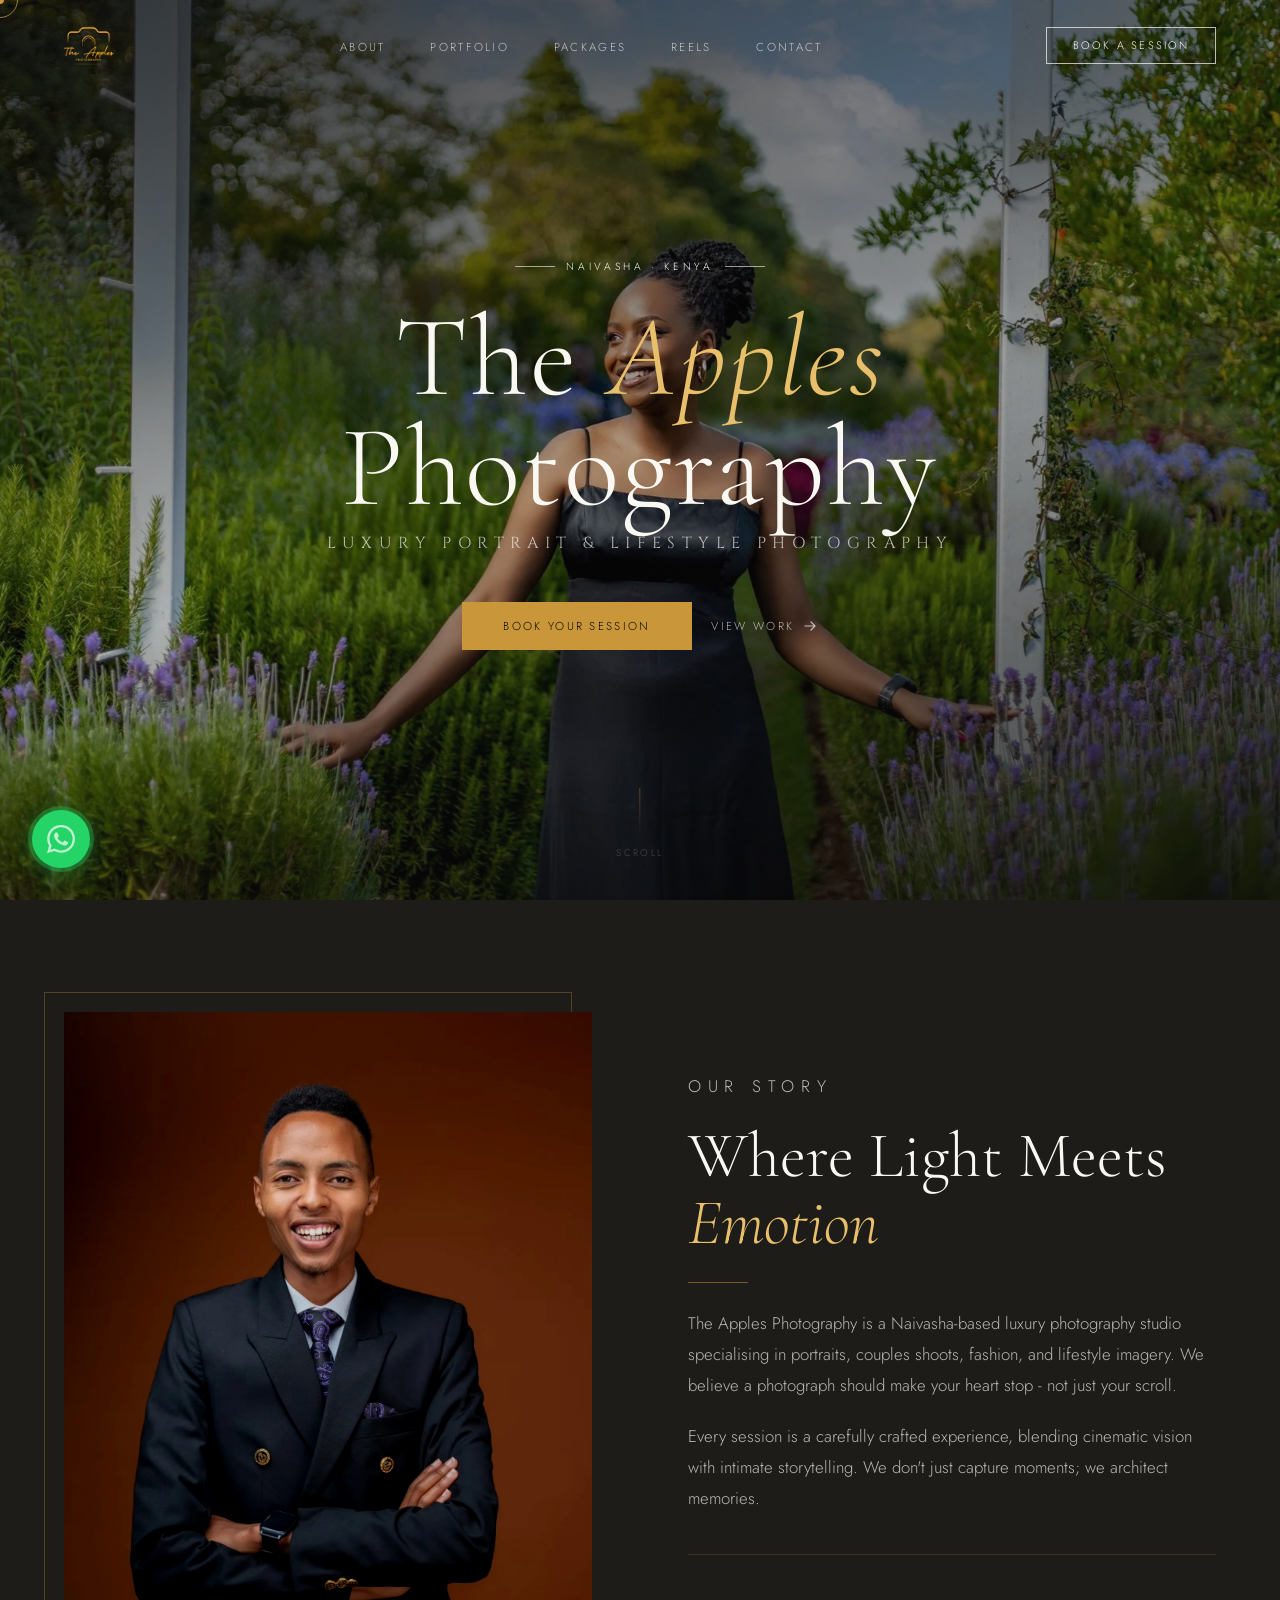
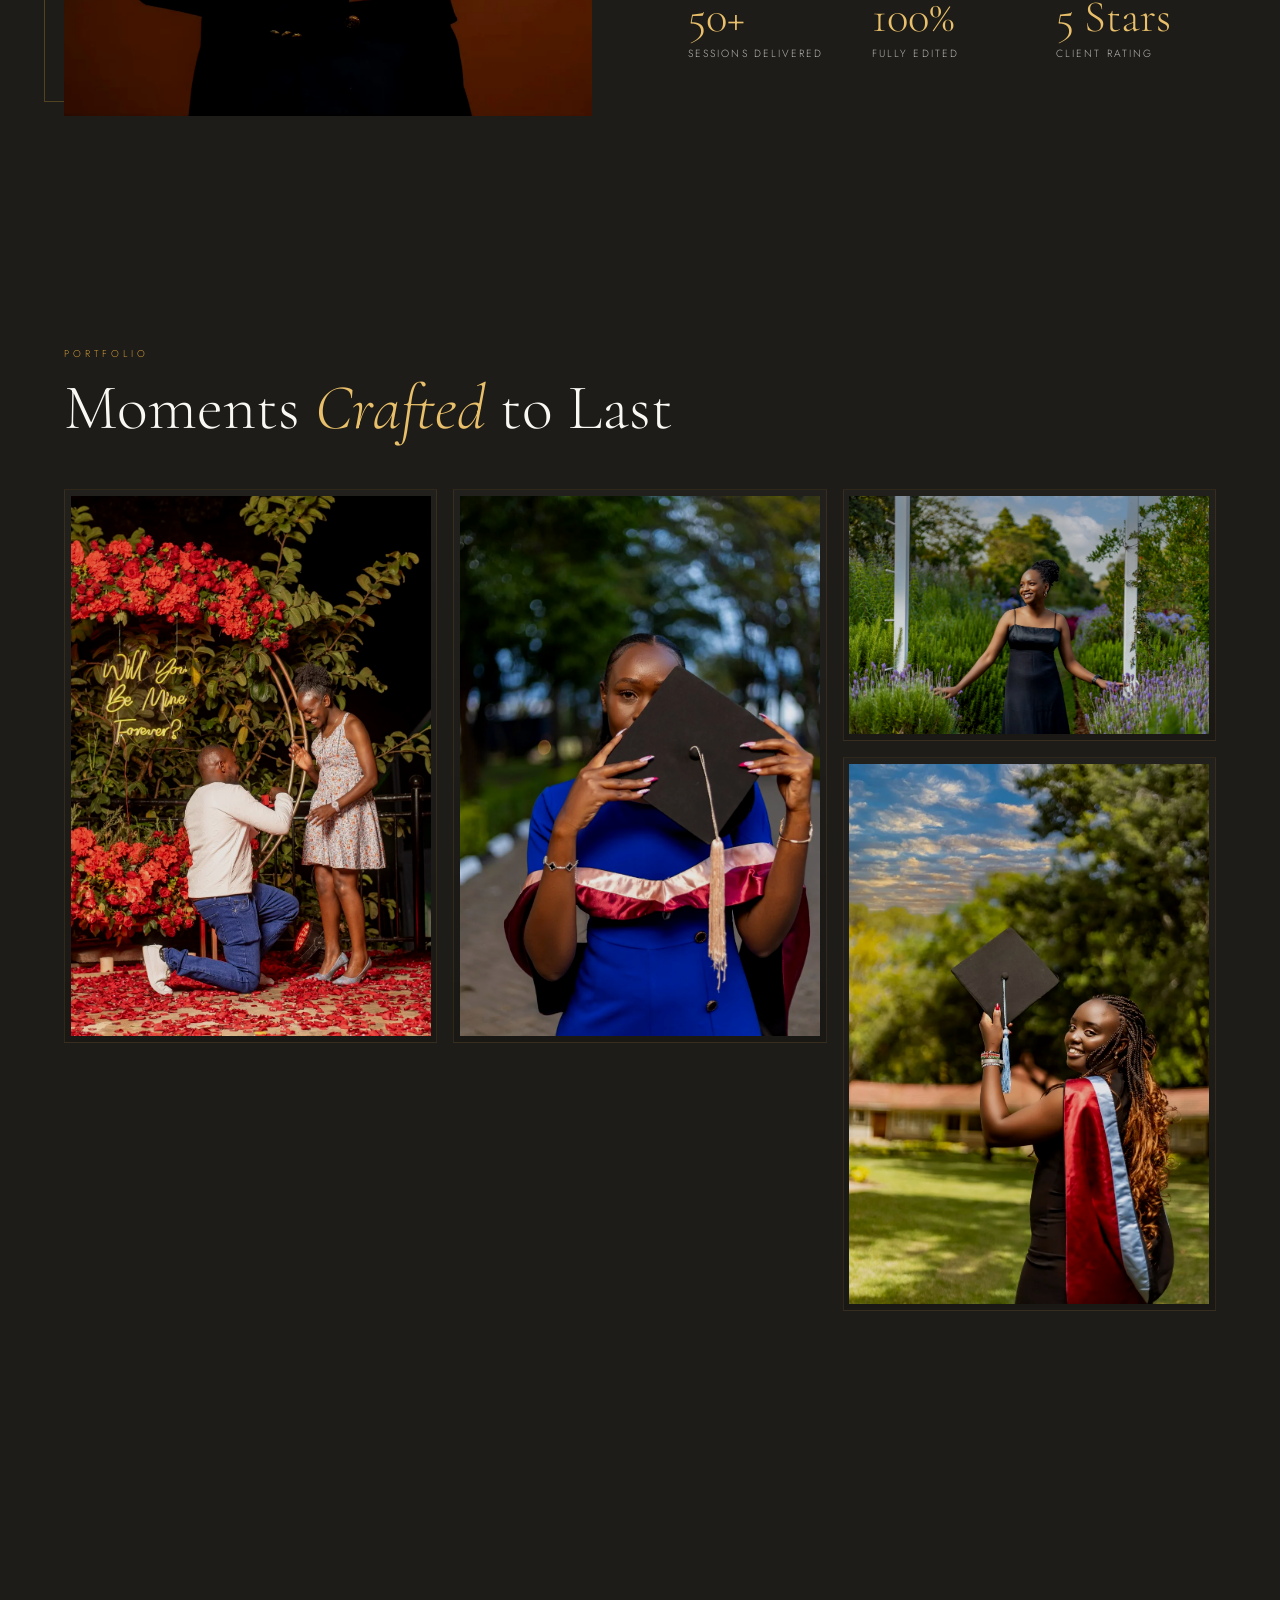
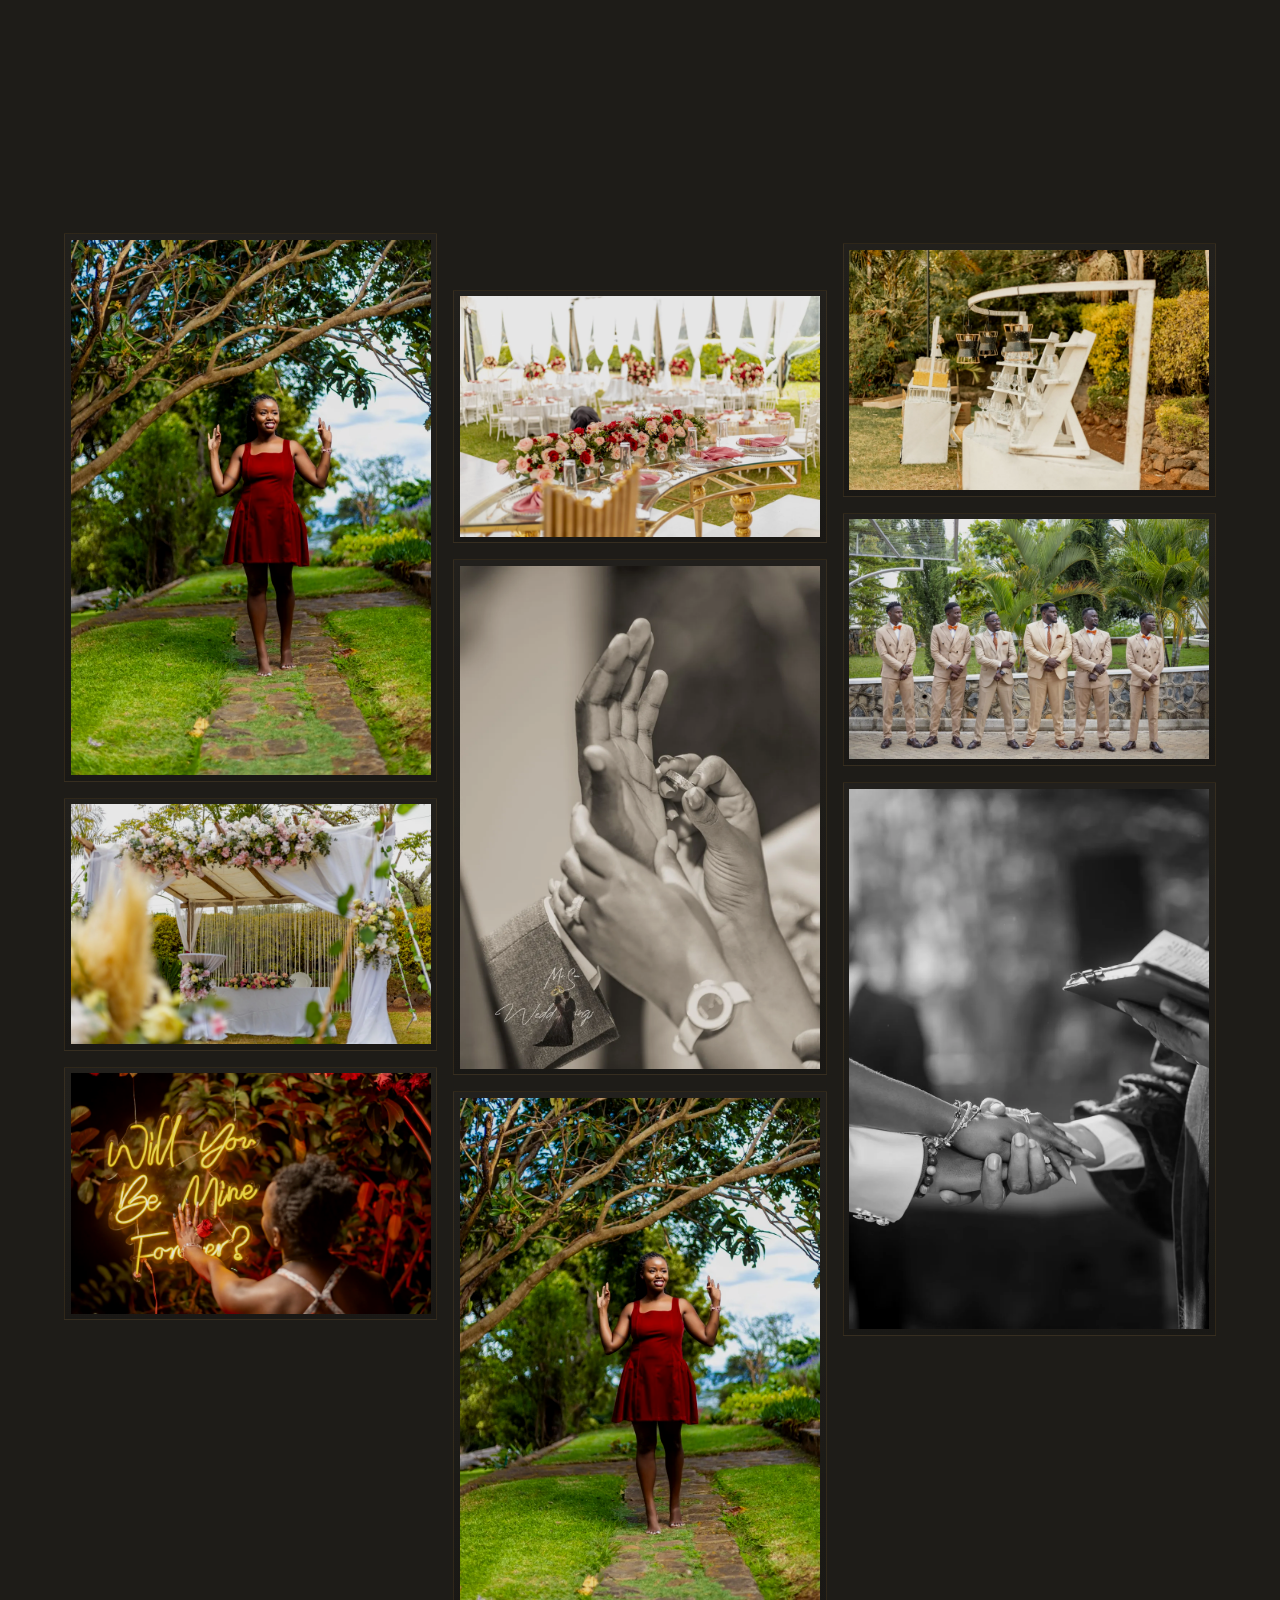
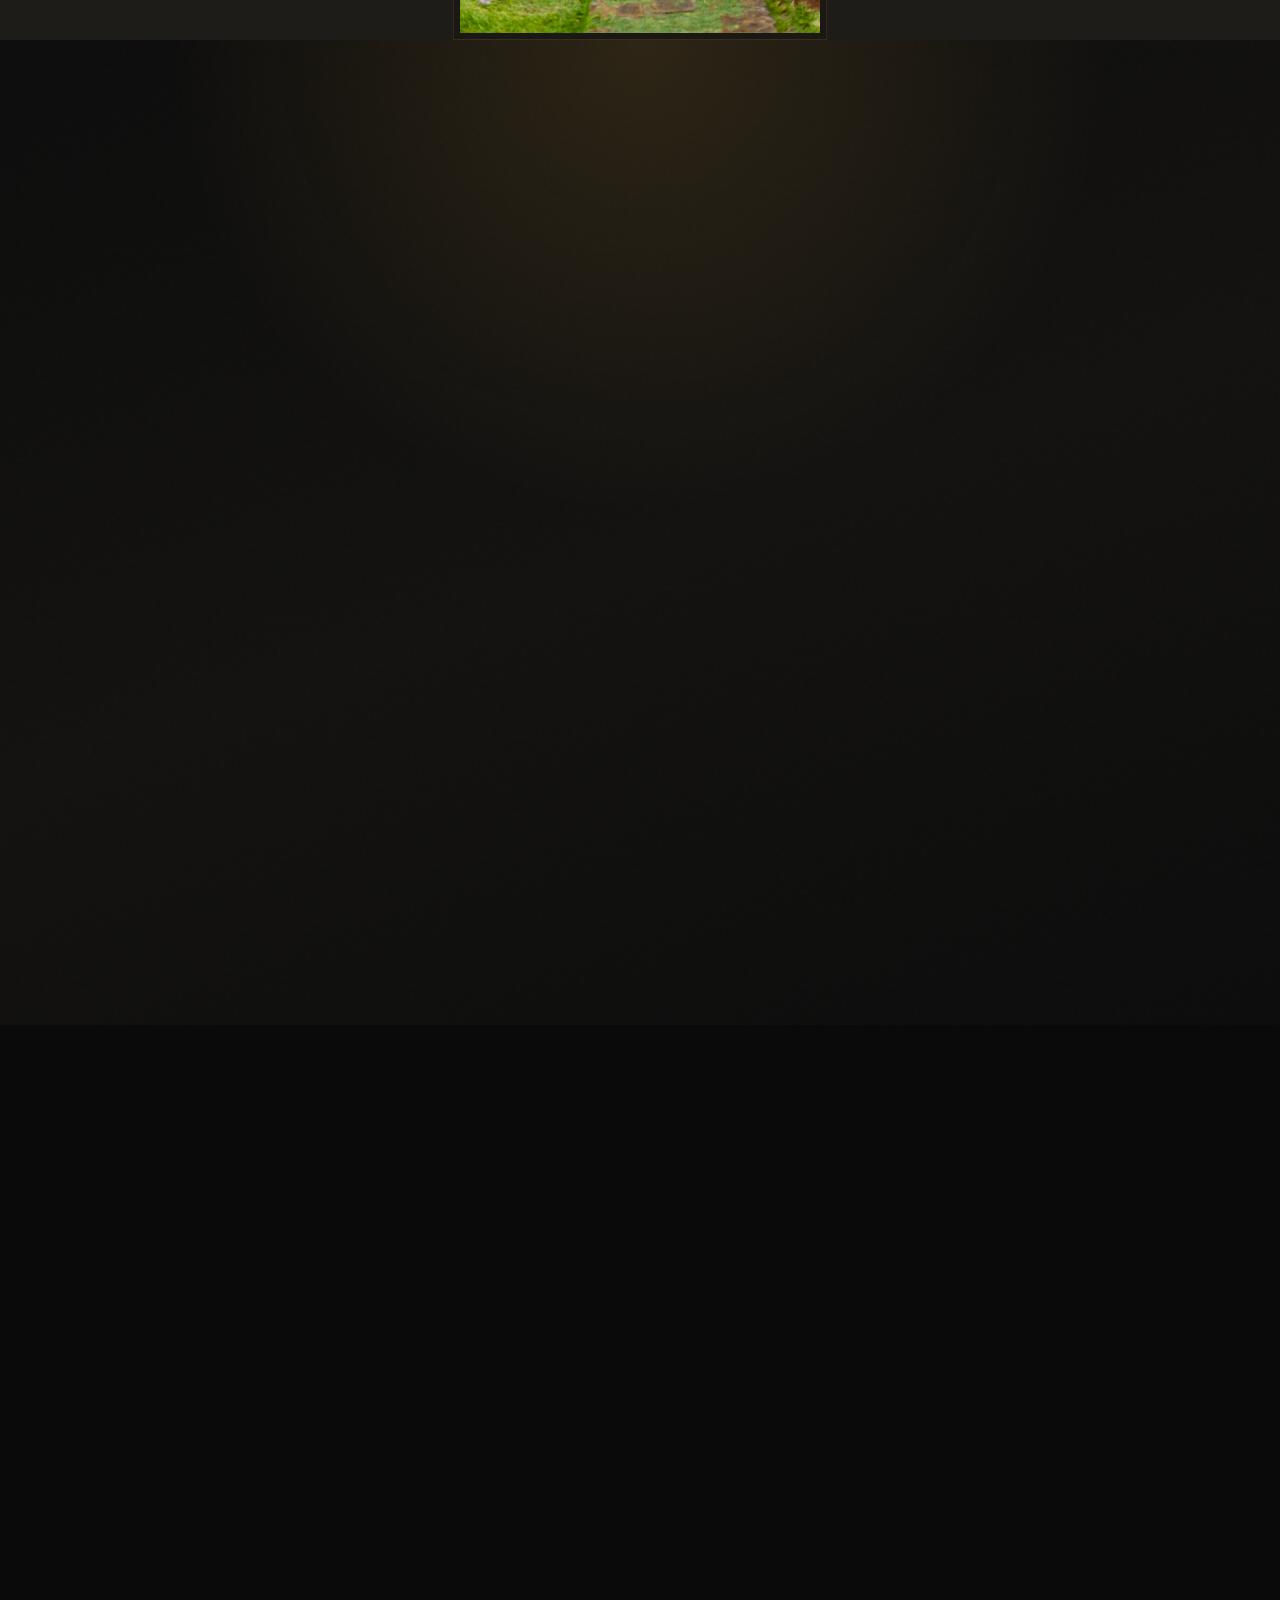
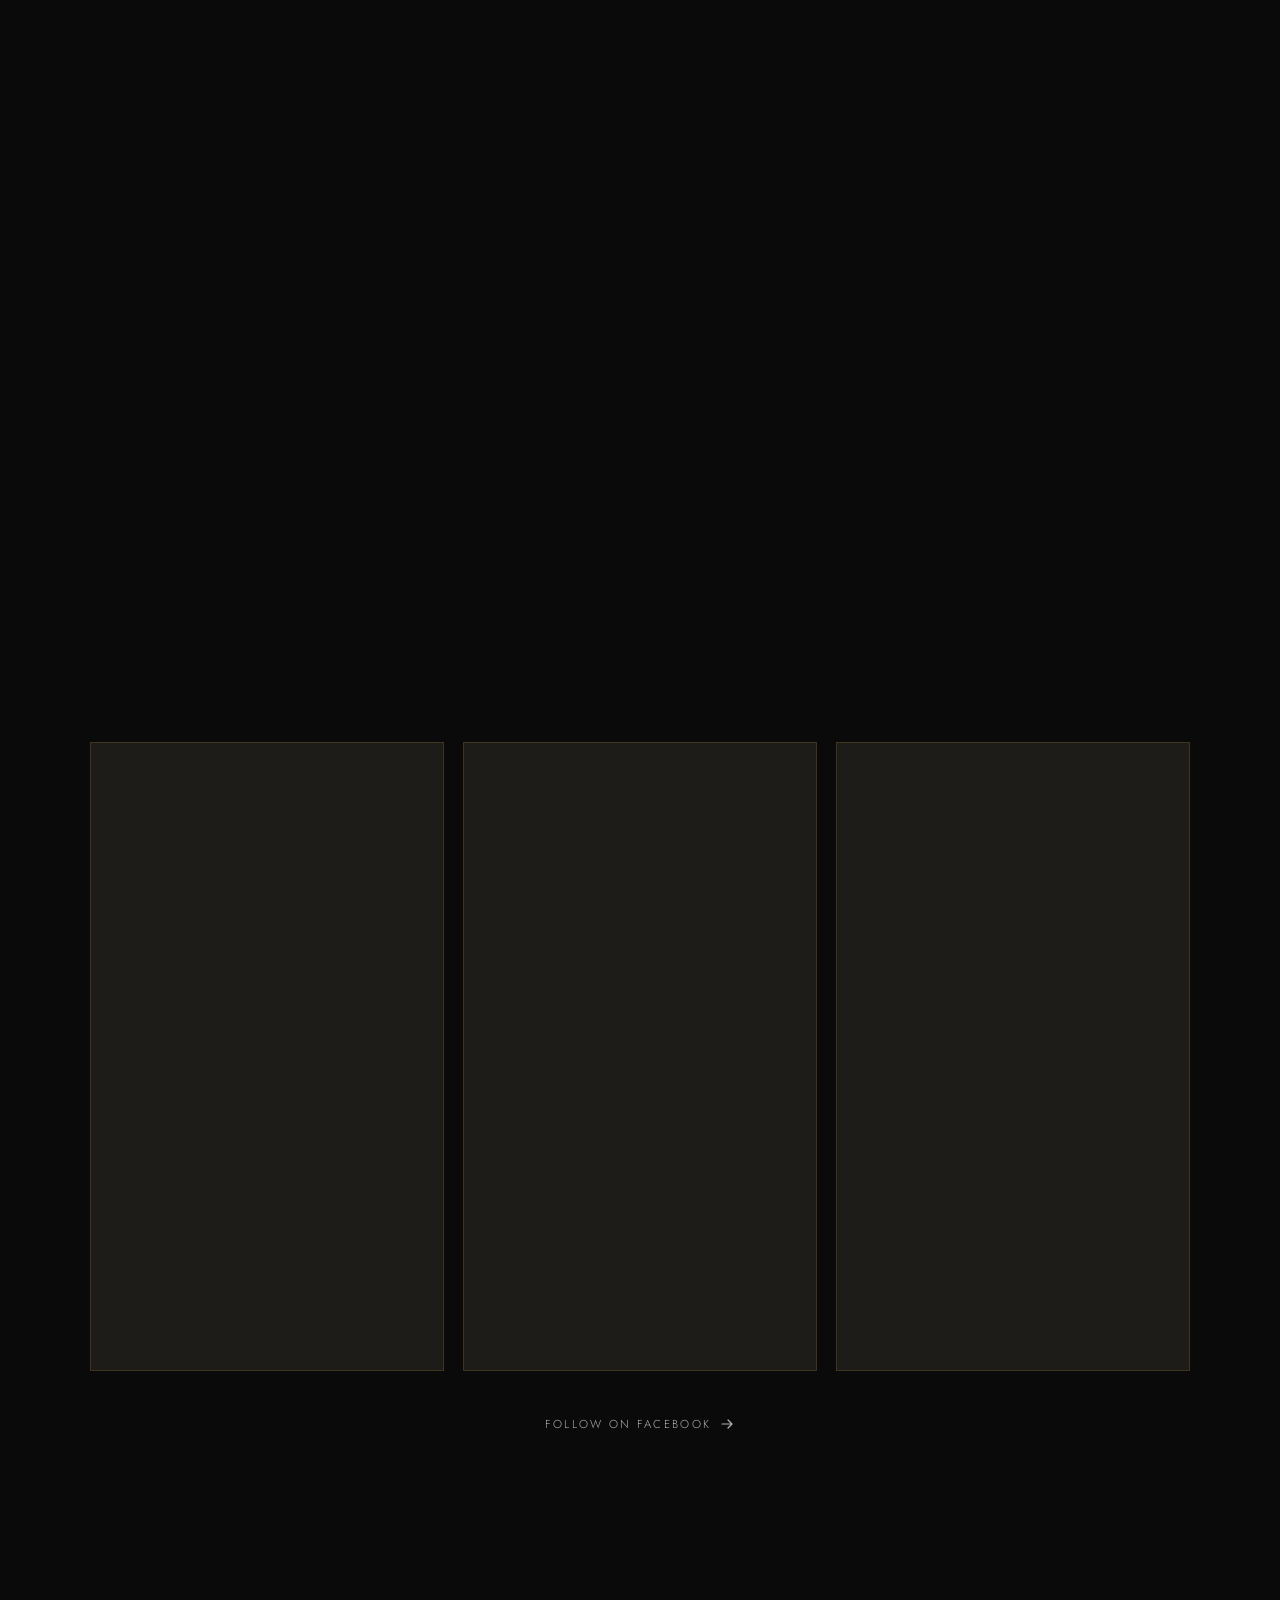
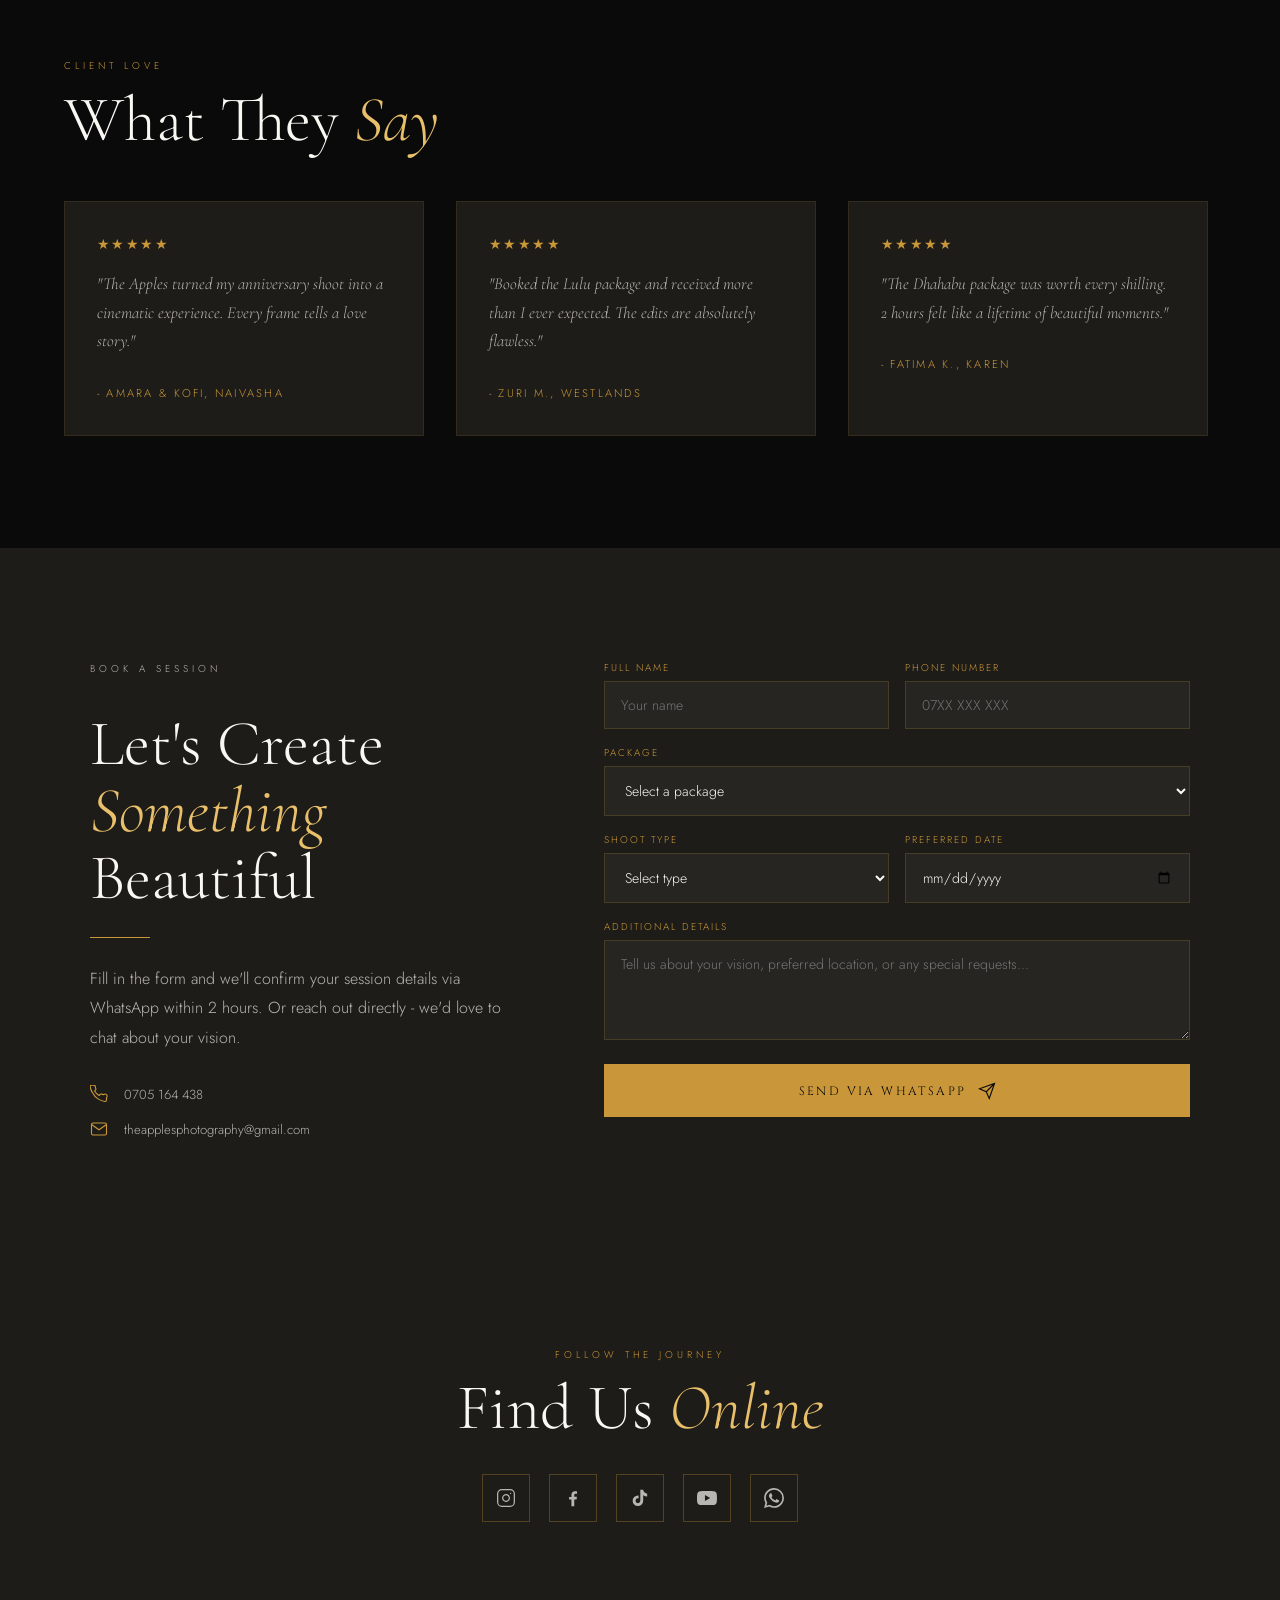
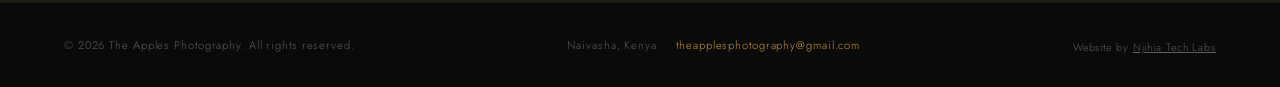
==== commit 43cf6260: "Update footer: Add Njihia Tech Labs copyright and link" ====
--- a/index.html
+++ b/index.html
@@ -6,6 +6,7 @@
   <title>The Apples Photography | Luxury Photography in Naivasha</title>
   <meta name="description" content="The Apples Photography - premium portrait, couples and fashion photography in Naivasha. Book your session today.">
   <link rel="icon" type="image/png" href="public/TRASNPARENT%20APPLE%20LOGO%20.png">
+  <link rel="preload" as="image" href="public/gallery/web/hero-replacement.webp" fetchpriority="high">
   <link rel="preconnect" href="https://fonts.googleapis.com">
   <link rel="preconnect" href="https://fonts.gstatic.com" crossorigin>
   <link href="https://fonts.googleapis.com/css2?family=Cormorant+Garamond:ital,wght@0,300;0,400;0,600;1,300;1,400&family=Cinzel:wght@400;600&family=Jost:wght@200;300;400&display=swap" rel="stylesheet">
@@ -51,10 +52,10 @@
 <!-- Hero -->
 <section id="hero">
   <div class="hero-bg" aria-hidden="true">
-    <div class="hero-slide is-active" style="background-image:url('public/gallery/web/hero-replacement.jpg')"></div>
-    <div class="hero-slide" style="background-image:url('public/gallery/web/portraits.jpg')"></div>
-    <div class="hero-slide" style="background-image:url('public/gallery/web/wedding-convoy.jpg')"></div>
-    <div class="hero-slide" style="background-image:url('public/gallery/web/wedding-bride-team.jpg')"></div>
+    <div class="hero-slide is-active" style="background-image:url('public/gallery/web/hero-replacement.webp')"></div>
+    <div class="hero-slide" style="background-image:url('public/gallery/web/portraits.webp')"></div>
+    <div class="hero-slide" style="background-image:url('public/gallery/web/wedding-convoy.webp')"></div>
+    <div class="hero-slide" style="background-image:url('public/gallery/web/wedding-bride-team.webp')"></div>
   </div>
   <div class="hero-grain"></div>
   <div class="hero-content">
@@ -83,7 +84,7 @@
 <section id="about">
   <div class="about-visual reveal">
     <div class="about-img-frame"></div>
-    <img src="public/mr_sam.jpg" alt="Mr. Sam, CEO of The Apples Photography" class="about-img">
+    <img src="public/mr_sam.webp" alt="Mr. Sam, CEO of The Apples Photography" class="about-img">
   </div>
   <div class="about-text reveal reveal-delay-1">
     <p class="section-label">Our Story</p>
@@ -117,87 +118,87 @@
   <div class="gallery-columns">
     <div class="gallery-column">
       <div class="gallery-item reveal">
-        <img src="public/gallery/web/proposal.jpg" alt="Proposal session" loading="lazy">
+        <img src="public/gallery/web/proposal.webp" alt="Proposal session" loading="lazy">
         <div class="gallery-overlay"><span class="gallery-tag">Proposal</span></div>
       </div>
       <div class="gallery-item reveal reveal-delay-1">
-        <img src="public/gallery/web/wedding-main.jpg" alt="Wedding portrait" loading="lazy">
+        <img src="public/gallery/web/wedding-main.webp" alt="Wedding portrait" loading="lazy">
         <div class="gallery-overlay"><span class="gallery-tag">Wedding</span></div>
       </div>
       <div class="gallery-item reveal reveal-delay-2">
-        <img src="public/gallery/web/wedding-rings.jpg" alt="Wedding rings detail" loading="lazy">
+        <img src="public/gallery/web/wedding-rings.webp" alt="Wedding rings detail" loading="lazy">
         <div class="gallery-overlay"><span class="gallery-tag">Details</span></div>
       </div>
       <div class="gallery-item reveal">
-        <img src="public/gallery/web/portrait-2.jpg" alt="Portrait session close-up" loading="lazy">
+        <img src="public/gallery/web/portrait-2.webp" alt="Portrait session close-up" loading="lazy">
         <div class="gallery-overlay"><span class="gallery-tag">Portraits</span></div>
       </div>
       <div class="gallery-item reveal reveal-delay-1">
-        <img src="public/gallery/web/decor-2.jpg" alt="Wedding decor setup" loading="lazy">
+        <img src="public/gallery/web/decor-2.webp" alt="Wedding decor setup" loading="lazy">
         <div class="gallery-overlay"><span class="gallery-tag">Decor</span></div>
       </div>
       <div class="gallery-item reveal reveal-delay-2">
-        <img src="public/gallery/web/proposal-2.jpg" alt="Proposal celebration moment" loading="lazy">
+        <img src="public/gallery/web/proposal-2.webp" alt="Proposal celebration moment" loading="lazy">
         <div class="gallery-overlay"><span class="gallery-tag">Proposal</span></div>
       </div>
       <div class="gallery-item reveal">
-        <img src="public/gallery/web/wedding-shoes.jpg" alt="Wedding shoes detail" loading="lazy">
+        <img src="public/gallery/web/wedding-shoes.webp" alt="Wedding shoes detail" loading="lazy">
         <div class="gallery-overlay"><span class="gallery-tag">Details</span></div>
       </div>
     </div>
     <div class="gallery-column">
       <div class="gallery-item reveal">
-        <img src="public/gallery/web/graduation.jpg" alt="Graduation portraits" loading="lazy">
+        <img src="public/gallery/web/graduation.webp" alt="Graduation portraits" loading="lazy">
         <div class="gallery-overlay"><span class="gallery-tag">Graduation</span></div>
       </div>
       <div class="gallery-item reveal reveal-delay-1">
-        <img src="public/gallery/web/hero-replacement.jpg" alt="Wedding ceremony moment" loading="lazy">
+        <img src="public/gallery/web/hero-replacement.webp" alt="Wedding ceremony moment" loading="lazy">
         <div class="gallery-overlay"><span class="gallery-tag">Ceremony</span></div>
       </div>
       <div class="gallery-item reveal reveal-delay-2">
-        <img src="public/gallery/web/wedding-couple.jpg" alt="Wedding couple portrait" loading="lazy">
+        <img src="public/gallery/web/wedding-couple.webp" alt="Wedding couple portrait" loading="lazy">
         <div class="gallery-overlay"><span class="gallery-tag">Couple</span></div>
       </div>
       <div class="gallery-item reveal">
-        <img src="public/gallery/web/decor-1.jpg" alt="Wedding decor details" loading="lazy">
+        <img src="public/gallery/web/decor-1.webp" alt="Wedding decor details" loading="lazy">
         <div class="gallery-overlay"><span class="gallery-tag">Decor</span></div>
       </div>
       <div class="gallery-item reveal reveal-delay-1">
-        <img src="public/gallery/web/wedding-rings-hand.jpg" alt="Wedding rings on hand" loading="lazy">
+        <img src="public/gallery/web/wedding-rings-hand.webp" alt="Wedding rings on hand" loading="lazy">
         <div class="gallery-overlay"><span class="gallery-tag">Details</span></div>
       </div>
       <div class="gallery-item reveal reveal-delay-2">
-        <img src="public/gallery/web/portrait-2.jpg" alt="Portrait session close-up" loading="lazy">
+        <img src="public/gallery/web/portrait-2.webp" alt="Portrait session close-up" loading="lazy">
         <div class="gallery-overlay"><span class="gallery-tag">Portraits</span></div>
       </div>
     </div>
     <div class="gallery-column">
       <div class="gallery-item reveal">
-        <img src="public/gallery/web/portraits.jpg" alt="Portrait session" loading="lazy">
+        <img src="public/gallery/web/portraits.webp" alt="Portrait session" loading="lazy">
         <div class="gallery-overlay"><span class="gallery-tag">Portraits</span></div>
       </div>
       <div class="gallery-item reveal reveal-delay-1">
-        <img src="public/gallery/web/graduation-2.jpg" alt="Graduation portrait outdoors" loading="lazy">
+        <img src="public/gallery/web/graduation-2.webp" alt="Graduation portrait outdoors" loading="lazy">
         <div class="gallery-overlay"><span class="gallery-tag">Graduation</span></div>
       </div>
       <div class="gallery-item reveal reveal-delay-2">
-        <img src="public/gallery/web/wedding-convoy.jpg" alt="Wedding convoy" loading="lazy">
+        <img src="public/gallery/web/wedding-convoy.webp" alt="Wedding convoy" loading="lazy">
         <div class="gallery-overlay"><span class="gallery-tag">Convoy</span></div>
       </div>
       <div class="gallery-item reveal">
-        <img src="public/gallery/web/wedding-bride-team.jpg" alt="Bride team portrait" loading="lazy">
+        <img src="public/gallery/web/wedding-bride-team.webp" alt="Bride team portrait" loading="lazy">
         <div class="gallery-overlay"><span class="gallery-tag">Bride Team</span></div>
       </div>
       <div class="gallery-item reveal reveal-delay-1">
-        <img src="public/gallery/web/decor-3.jpg" alt="Wedding decor styling" loading="lazy">
+        <img src="public/gallery/web/decor-3.webp" alt="Wedding decor styling" loading="lazy">
         <div class="gallery-overlay"><span class="gallery-tag">Decor</span></div>
       </div>
       <div class="gallery-item reveal reveal-delay-2">
-        <img src="public/gallery/web/groom-team-2.jpg" alt="Groom team portrait" loading="lazy">
+        <img src="public/gallery/web/groom-team-2.webp" alt="Groom team portrait" loading="lazy">
         <div class="gallery-overlay"><span class="gallery-tag">Groom Team</span></div>
       </div>
       <div class="gallery-item reveal">
-        <img src="public/gallery/web/wedding-vows.jpg" alt="Wedding vows moment" loading="lazy">
+        <img src="public/gallery/web/wedding-vows.webp" alt="Wedding vows moment" loading="lazy">
         <div class="gallery-overlay"><span class="gallery-tag">Vows</span></div>
       </div>
     </div>
@@ -248,7 +249,7 @@
           class="film-option"
           type="button"
           data-video-src="https://drive.google.com/file/d/10wnZHdPSfFhsjtz6GJfoERpUm2gefHMs/preview"
-          data-thumbnail-src="public/gallery/web/portrait-2.jpg"
+          data-thumbnail-src="public/gallery/web/portrait-2.webp"
           data-film-title="Film Two"
           data-film-copy="A second motion piece for visitors who want to explore another mood, pace, and visual story.">
           <span class="film-option-index">02</span>
@@ -536,6 +537,7 @@
 <footer>
   <span>&copy; 2026 The Apples Photography. All rights reserved.</span>
   <span>Naivasha, Kenya &nbsp;&middot;&nbsp; <a href="mailto:theapplesphotography@gmail.com">theapplesphotography@gmail.com</a></span>
+  <span style="display:block;margin-top:0.5em;font-size:0.95em;">Website by <a href="https://njihiatechlabs.co.ke" target="_blank" rel="noopener" style="color:inherit;text-decoration:underline;">Njihia Tech Labs</a></span>
 </footer>
 
 <!-- WhatsApp Sticky -->
